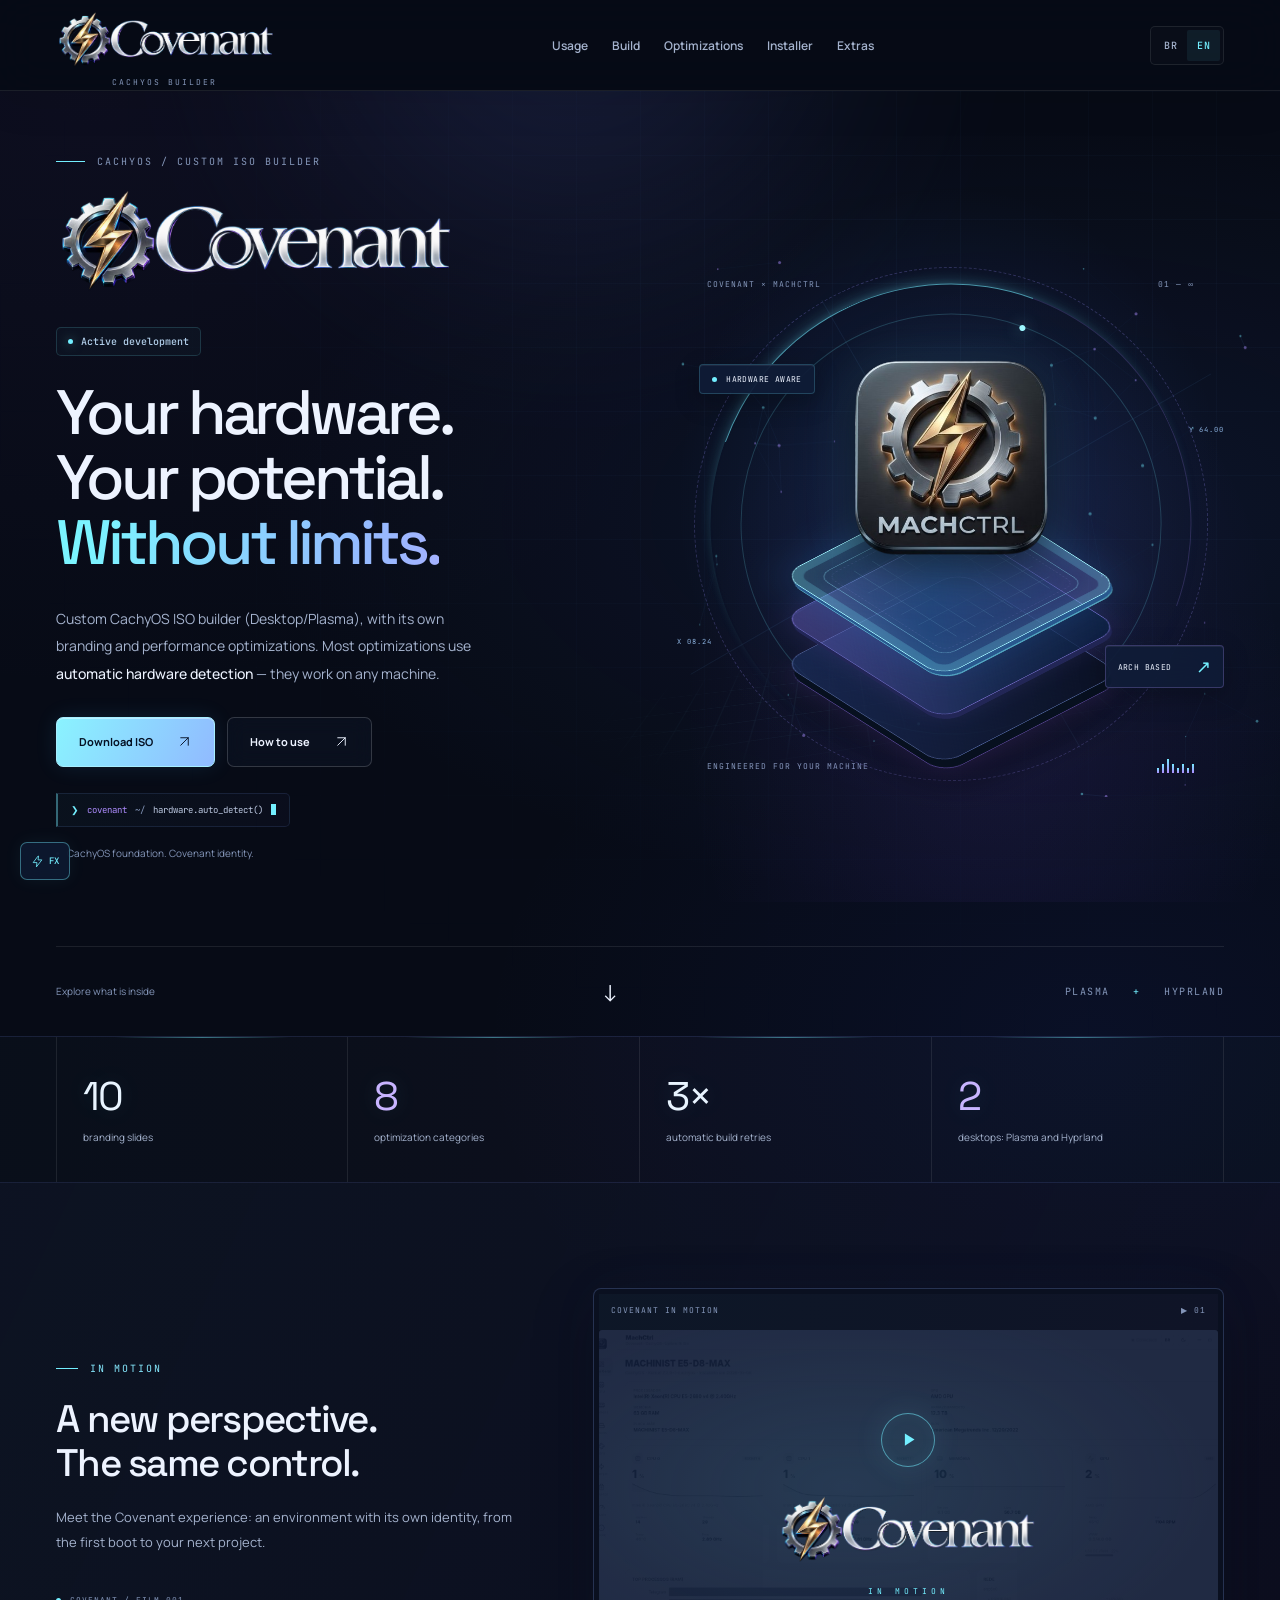
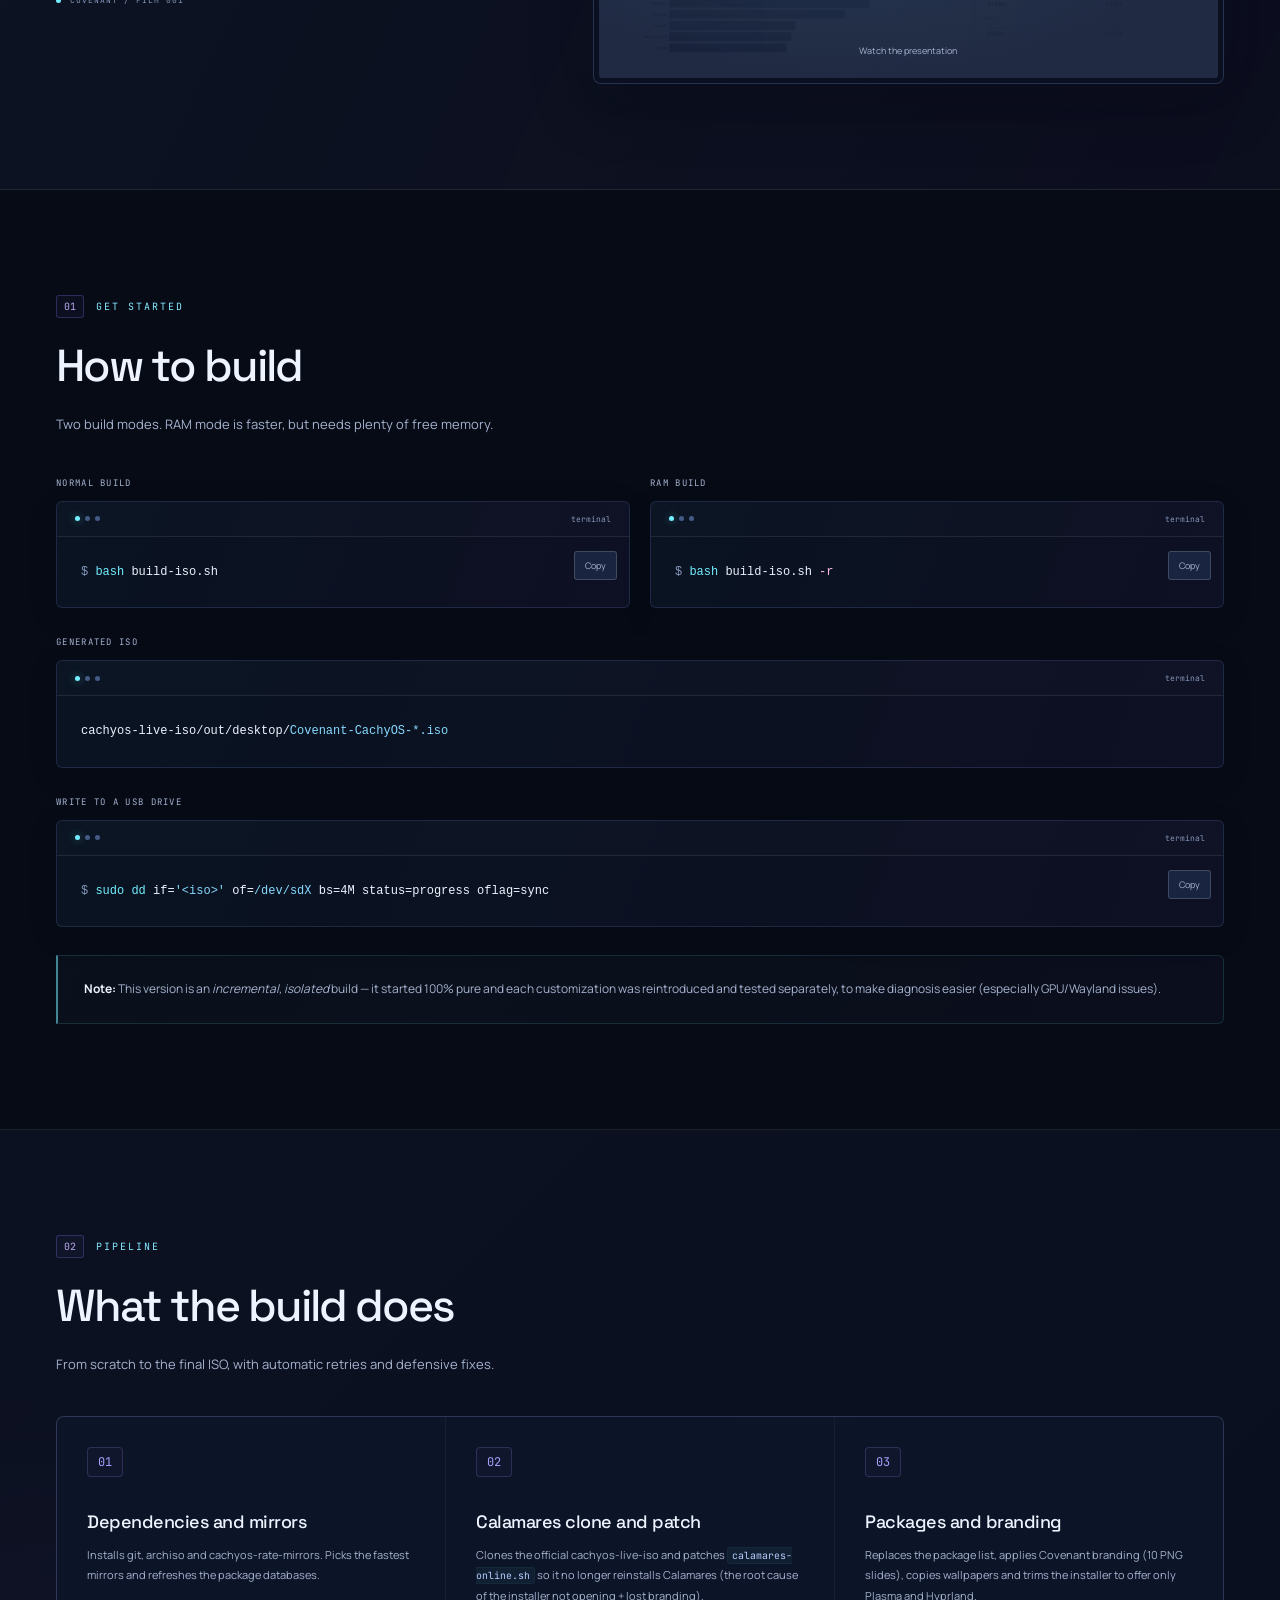
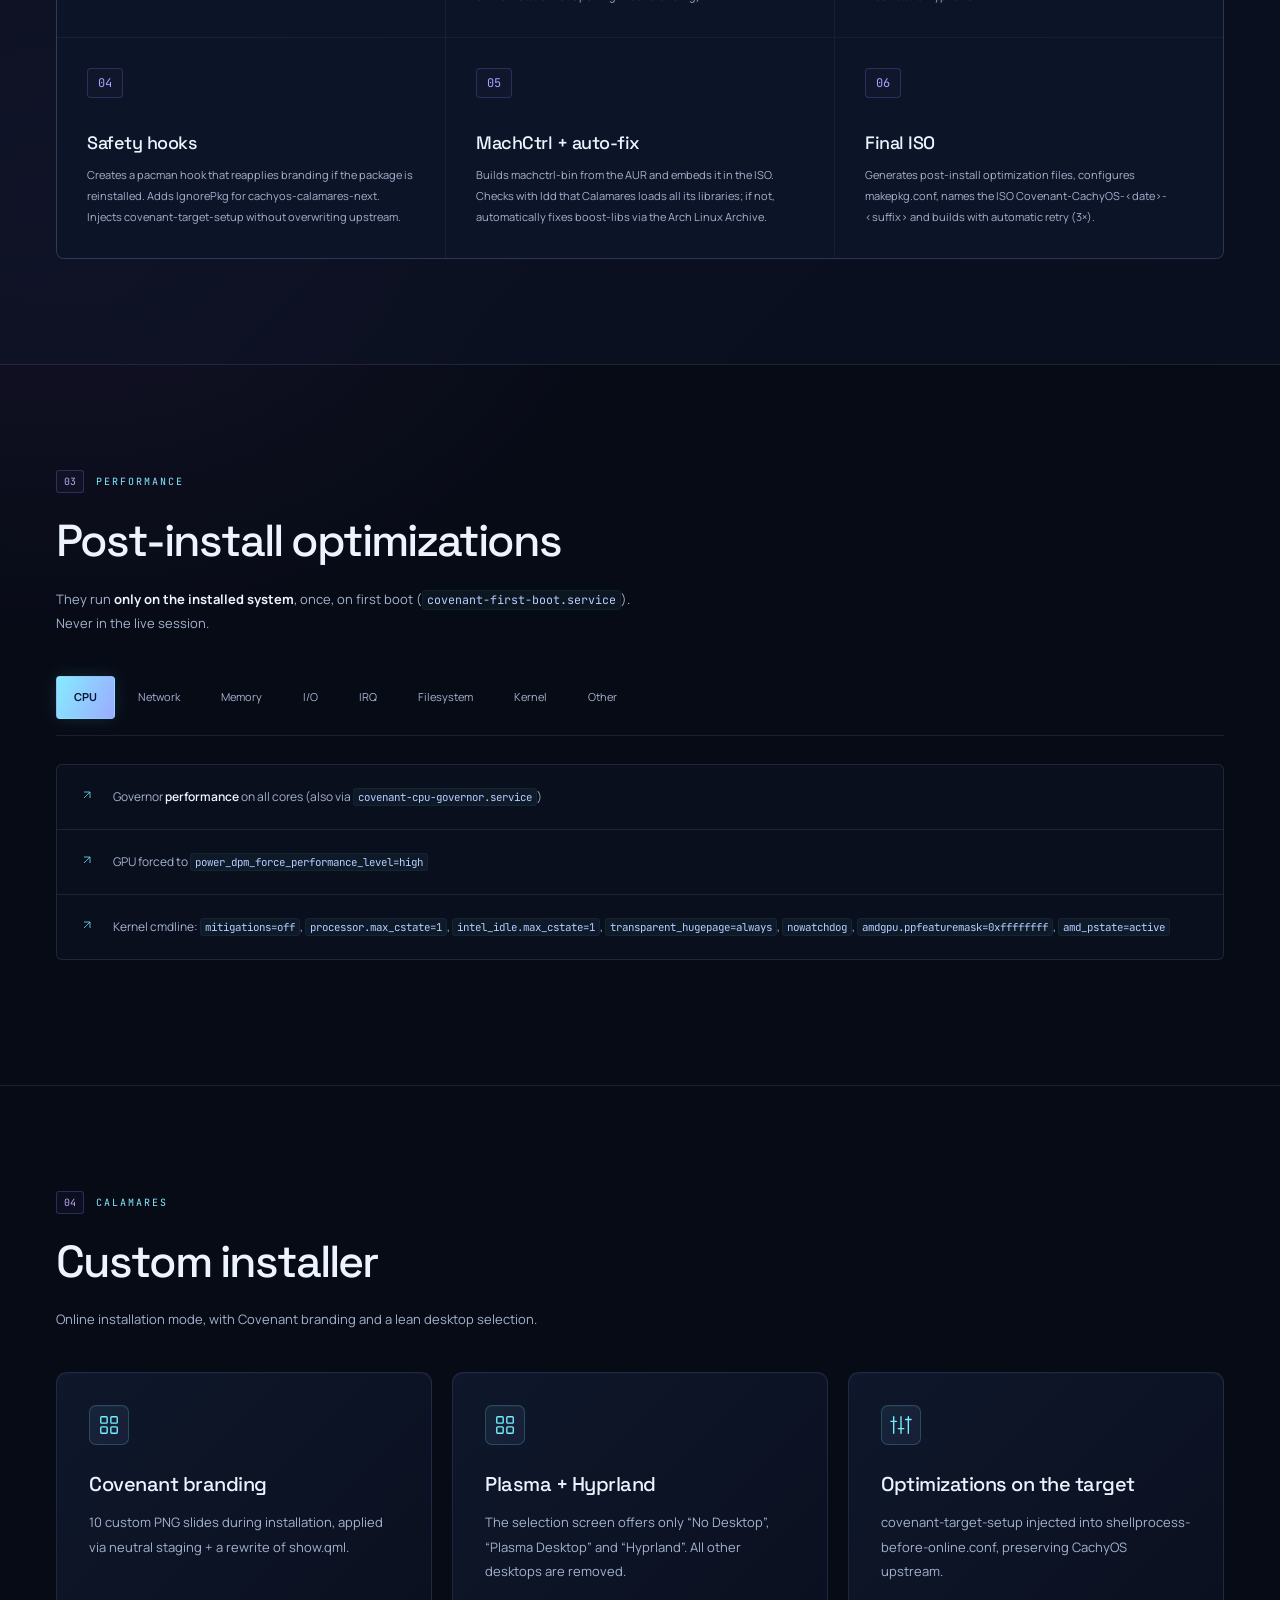
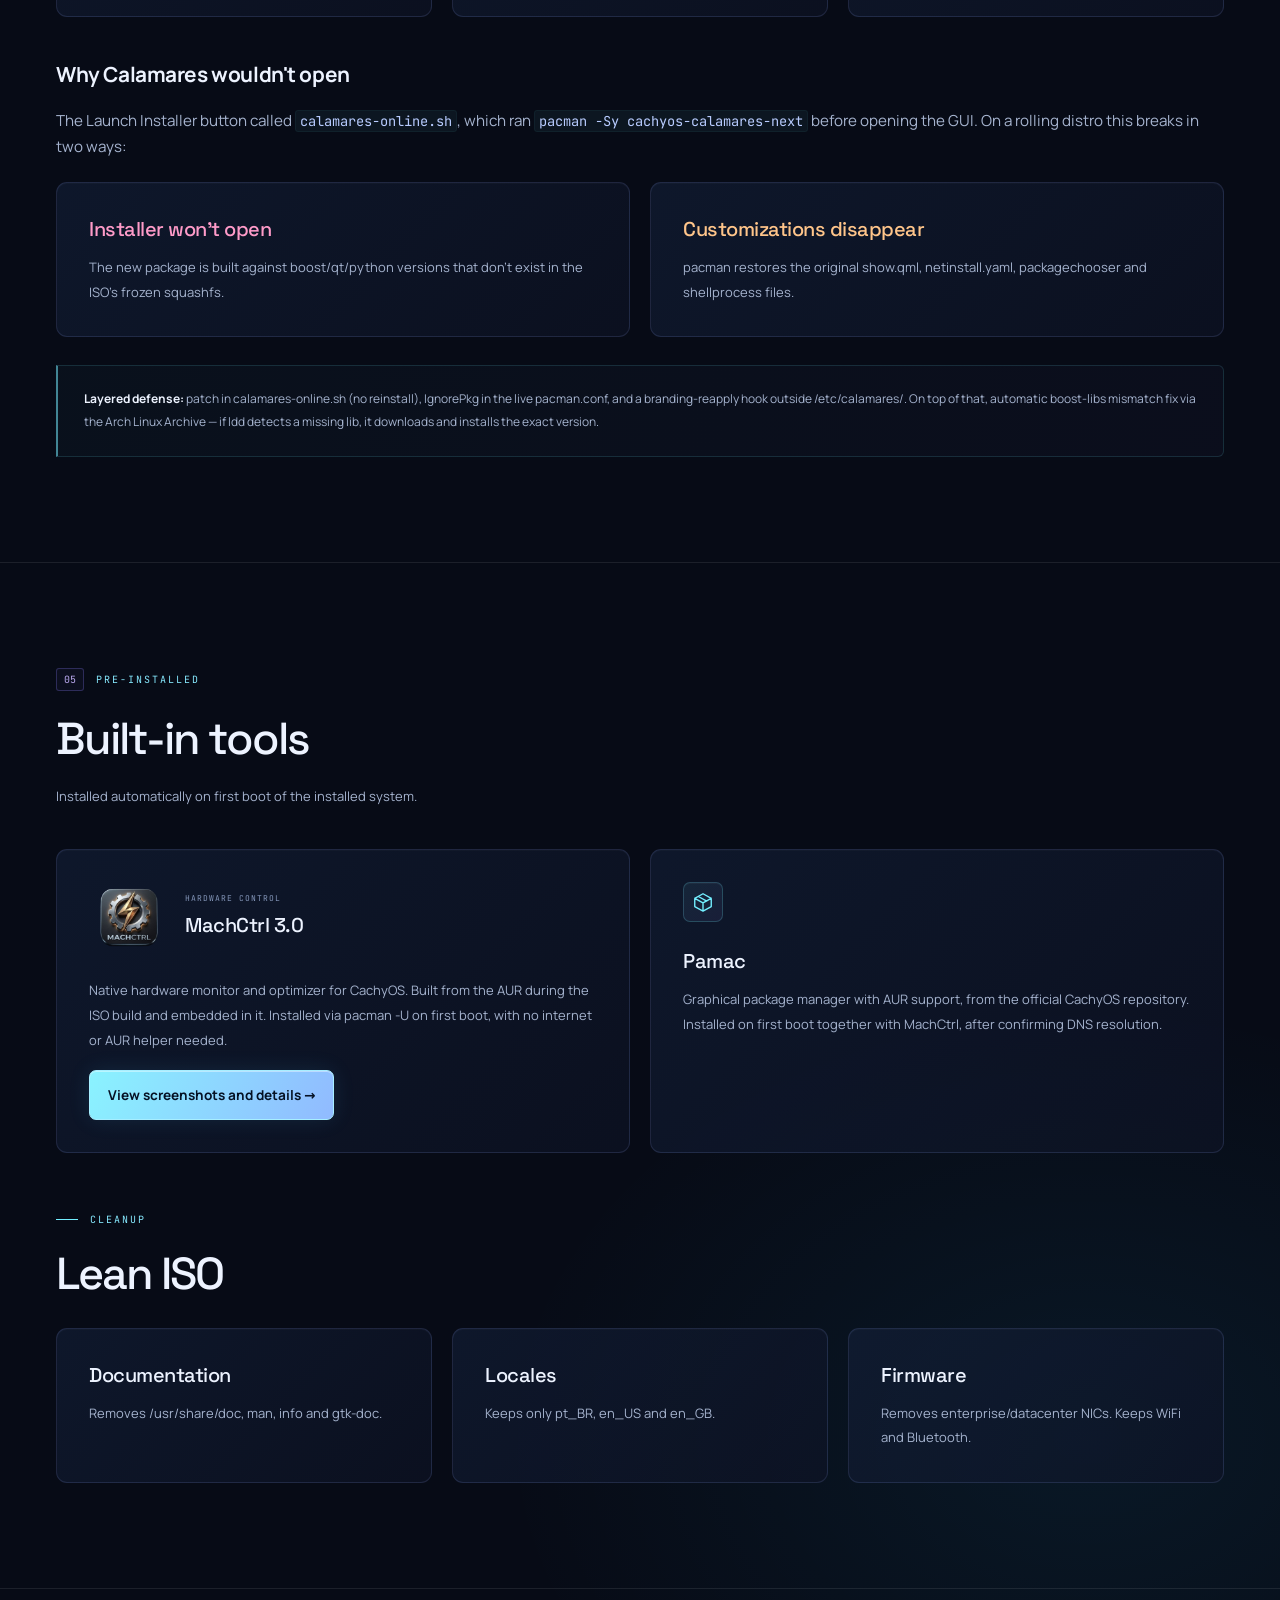
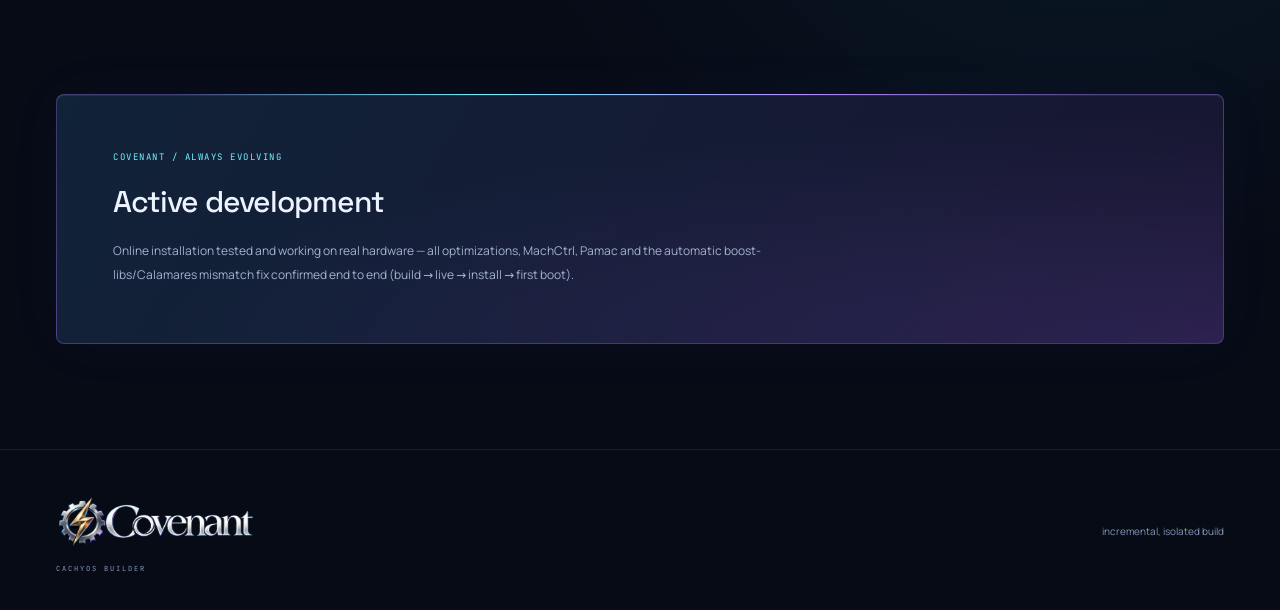
==== index.html @ bbfdb131 "Unify Covenant and MachCtrl branding and remove card screenshot" ====
<!DOCTYPE html>
<html lang="pt-BR" data-fx="off">
<head>
  <meta charset="UTF-8" />
  <meta name="viewport" content="width=device-width, initial-scale=1.0" />
  <title>Covenant CachyOS Builder</title>
  <link rel="icon" type="image/png" href="images/favicon.png" />
  <meta name="description" content="Builder de ISO customizada do CachyOS com branding próprio e otimizações de performance com detecção automática de hardware." />
  <meta name="theme-color" content="#070b16" />
  <link rel="preload" href="fonts/space-grotesk-latin.woff2" as="font" type="font/woff2" crossorigin />
  <link rel="stylesheet" href="design.css" />
</head>
<body>
  <div id="scrollBar"></div>

  <a class="skip-link" href="#main-content" data-i18n="d_skip">Pular para o conteúdo</a>
  <nav id="nav">
    <div class="container nav-inner">
      <a href="#" class="logo" aria-label="Covenant CachyOS">
        <span class="brand-name"><img src="images/covenant-machctrl-logo.png" alt="Covenant — MachCtrl" class="brand-wordmark" width="2172" height="724" /><span class="brand-sub">CACHYOS BUILDER</span></span>
      </a>
      <ul class="nav-links" id="navLinks">
        <li><a data-i18n="i001" href="#uso">Uso</a></li>
        <li><a data-i18n="i002" href="#build">Build</a></li>
        <li><a data-i18n="i003" href="#otimizacoes">Otimizações</a></li>
        <li><a data-i18n="i004" href="#instalador">Instalador</a></li>
        <li><a data-i18n="i005" href="#extras">Extras</a></li>
      </ul>
      <div class="nav-right">
        <div id="langSwitch"></div>
        <button class="nav-toggle" id="navToggle" aria-label="Menu" aria-expanded="false" aria-controls="navLinks">☰</button>
      </div>
    </div>
  </nav>

  <main id="main-content">
  <div class="ambient-mesh" aria-hidden="true"><span></span><span></span><span></span></div>
  <header class="hero">
    <div class="container hero-layout">
      <div class="hero-copy">
      <div class="hero-kicker"><span class="kicker-line"></span> CACHYOS / CUSTOM ISO BUILDER</div>
      <img class="hero-wordmark" src="images/covenant-machctrl-logo.png" alt="Covenant — MachCtrl" width="2172" height="724" fetchpriority="high" />
      <div class="badge">
        <span class="badge-dot"></span>
        <span data-i18n="i006">Em desenvolvimento ativo</span>
      </div>
      <h1 data-i18n="d_hero">Seu hardware.<br>Seu potencial.<br><span>Sem limites.</span></h1>


      <p data-i18n="i008" class="lead">
        Builder de ISO customizada do CachyOS (Desktop/Plasma), com branding próprio
        e otimizações de performance. A maior parte das otimizações usa
        <strong style="color: var(--text)">detecção automática de hardware</strong>
        — funcionam em qualquer máquina.
      </p>

      <div class="hero-actions">
        <a data-i18n="d_download" href="https://drive.google.com/file/d/1dfTVyEJx5HihAvUDdVc-VOMYW7gZpWbA/view?usp=sharing" id="btn-download" class="btn btn-primary" target="_blank" rel="noopener noreferrer">Download da ISO <svg class="line-icon" viewBox="0 0 24 24" aria-hidden="true"><path d="M6 18 18 6M6 6h12v12"/></svg></a>
        <a data-i18n="i010" href="#uso" class="btn btn-ghost">Como usar <svg class="line-icon" viewBox="0 0 24 24" aria-hidden="true"><path d="M6 18 18 6M6 6h12v12"/></svg></a>

      </div>

      <div class="system-readout" aria-hidden="true"><span class="readout-prompt">❯</span><span class="readout-path">covenant</span><span class="readout-separator">~/</span><span class="readout-command">hardware.auto_detect()</span><span class="readout-caret"></span></div>
      <div class="hero-footnote"><span class="micro-dot"></span><span data-i18n="d_based">Base CachyOS. Identidade Covenant.</span></div>
      </div>
      <div class="hero-art" aria-hidden="true">
        <div class="art-meta"><span>COVENANT × MACHCTRL</span><span>01 — ∞</span></div>
        <div class="core-scene">
          <canvas class="neural-field"></canvas>
          <div class="holo-floor"></div><div class="orbit orbit-scanner"></div>
          <div class="orbit orbit-outer"></div><div class="orbit orbit-inner"></div>
          <div class="orbit-cross cross-one"></div><div class="orbit-cross cross-two"></div>
          <div class="core-stack">
            <div class="core-layer layer-bottom"></div><div class="core-layer layer-middle"></div>
            <div class="core-layer layer-top"><span class="chip-circuit"></span></div>
          </div>
          <img class="core-brand-emblem" src="images/favicon.png" alt="" width="500" height="500" />
          <div class="art-tag tag-top"><span class="micro-dot"></span>HARDWARE AWARE</div>
          <div class="art-tag tag-bottom">ARCH BASED <span>↗</span></div>
          <span class="coordinate coord-left">X 08.24</span><span class="coordinate coord-right">Y 64.00</span>
        </div>
        <div class="art-bottom"><span>ENGINEERED FOR YOUR MACHINE</span><div class="signal"><i></i><i></i><i></i><i></i><i></i><i></i><i></i><i></i></div></div>
      </div>
    </div>
    <div class="container hero-bottom"><span data-i18n="d_scroll">Explore o que está por dentro</span><a href="#uso" aria-label="Explorar / Explore">↓</a><span class="hero-platforms">PLASMA <span>+</span> HYPRLAND</span></div>
  </header>

  <!-- Estatísticas -->
  <div class="stats">
    <div class="container">
      <div class="stats-grid">
        <div class="stat reveal-up">
          <div class="stat-num"><span data-count="10">10</span></div>
          <div data-i18n="i012" class="stat-label">slides de branding</div>
        </div>
        <div class="stat reveal-up delay-1">
          <div class="stat-num"><span data-count="8">8</span></div>
          <div data-i18n="i013" class="stat-label">categorias de otimização</div>
        </div>
        <div class="stat reveal-up delay-2">
          <div class="stat-num"><span data-count="3">3</span><span>×</span></div>
          <div data-i18n="i014" class="stat-label">retry automático no build</div>
        </div>
        <div class="stat reveal-up delay-3">
          <div class="stat-num"><span data-count="2">2</span></div>
          <div data-i18n="i015" class="stat-label">desktops: Plasma e Hyprland</div>
        </div>
      </div>
    </div>
  </div>

  <section class="showcase" id="filme">
    <div class="container showcase-layout">
      <div class="showcase-copy">
        <div class="section-label" data-i18n="d_action_label">Em ação</div>
        <h2 class="section-title" data-i18n="d_action_title">Uma nova perspectiva.<br>O mesmo controle.</h2>
        <p class="section-desc" data-i18n="d_action_desc">Conheça a experiência Covenant: um ambiente com identidade própria, do primeiro boot ao seu próximo projeto.</p>
        <span class="film-caption"><span class="micro-dot"></span> COVENANT / FILM 001</span>
      </div>
      <div class="hero-video-wrap">
        <div class="video-toolbar"><span>COVENANT IN MOTION</span><span>▶ 01</span></div>
        <div class="hero-video">
          <a class="video-poster" href="https://www.youtube.com/watch?v=Dfk93Atdj3I" data-video="https://www.youtube.com/embed/Dfk93Atdj3I?si=CDuF2HIxKee4FfHu" target="_blank" rel="noopener noreferrer">
            <img class="poster-backdrop" src="images/Captura_de_tela_20261010_111819.png" alt="" width="1920" height="1038" loading="lazy" />
            <span class="play-ring"><svg viewBox="0 0 24 24" aria-hidden="true"><path d="m9 5 11 7-11 7V5Z"/></svg></span>
            <span class="poster-title"><img src="images/covenant-machctrl-logo.png" alt="Covenant — MachCtrl" width="2172" height="724" /><span>IN MOTION</span></span>
            <span class="poster-caption" data-i18n="d_watch">Assistir à apresentação</span>
          </a>
        </div>
      </div>
    </div>
  </section>

  <!-- Uso -->
  <section id="uso">
    <div class="container">
      <div data-section="01" data-i18n="i016" class="section-label reveal-up">Começar</div>
      <h2 data-i18n="i017" class="section-title reveal-up delay-1">Como fazer o build</h2>
      <p data-i18n="i018" class="section-desc reveal-up delay-2">Dois modos de build. O modo RAM é mais rápido, mas exige bastante memória livre.</p>

      <div class="grid grid-2 reveal-up delay-3" style="margin-bottom: 28px;">
        <div>
          <div data-i18n="i019" class="code-label">Build normal</div>
          <div class="code-block">
            <div class="code-head"><i></i><i></i><i></i></div>
            <button data-i18n="i020" class="copy-btn" data-copy="bash build-iso.sh">Copiar</button>
            <div class="code-body"><code><span class="code-cmd">bash</span> build-iso.sh</code></div>
          </div>
        </div>
        <div>
          <div data-i18n="i021" class="code-label">Build em RAM</div>
          <div class="code-block">
            <div class="code-head"><i></i><i></i><i></i></div>
            <button data-i18n="i022" class="copy-btn" data-copy="bash build-iso.sh -r">Copiar</button>
            <div class="code-body"><code><span class="code-cmd">bash</span> build-iso.sh <span class="code-flag">-r</span></code></div>
          </div>
        </div>
      </div>

      <div data-i18n="i023" class="code-label reveal-up delay-1">ISO gerada</div>
      <div class="code-block reveal-up delay-1" style="margin-bottom: 28px;">
        <div class="code-head"><i></i><i></i><i></i></div>
        <div class="code-body"><code>cachyos-live-iso/out/desktop/<span class="code-path">Covenant-CachyOS-*.iso</span></code></div>
      </div>

      <div data-i18n="i024" class="code-label reveal-up delay-2">Gravar no pendrive</div>
      <div class="code-block reveal-up delay-2">
        <div class="code-head"><i></i><i></i><i></i></div>
        <button data-i18n="i025" class="copy-btn" data-copy="sudo dd if='<iso>' of=/dev/sdX bs=4M status=progress oflag=sync">Copiar</button>
        <div class="code-body"><code><span class="code-cmd">sudo dd</span> if=<span class="code-path">'&lt;iso&gt;'</span> of=<span class="code-path">/dev/sdX</span> bs=4M status=progress oflag=sync</code></div>
      </div>

      <div data-i18n="i026" class="note reveal-up delay-3">
        <strong>Nota:</strong> Esta versão é uma build <em>incremental e isolada</em> — começou 100% pura e cada customização foi reintroduzida e testada separadamente, para facilitar o diagnóstico (especialmente problemas de GPU/Wayland).
      </div>
    </div>
  </section>

  <!-- O que o build faz -->
  <section id="build">
    <div class="container">
      <div data-section="02" data-i18n="i027" class="section-label reveal-up">Pipeline</div>
      <h2 data-i18n="i028" class="section-title reveal-up delay-1">O que o build faz</h2>
      <p data-i18n="i029" class="section-desc reveal-up delay-2">Do zero até a ISO final, com retry automático e correções defensivas.</p>

      <div class="steps" id="steps">
        <div class="steps-fill" id="stepsFill"></div>
        <div class="step reveal-up">
          <div class="step-num">1</div>
          <div>
            <h4 data-i18n="i030">Dependências e mirrors</h4>
            <p data-i18n="i031">Instala git, archiso e cachyos-rate-mirrors. Seleciona os mirrors mais rápidos e atualiza os bancos de pacotes.</p>
          </div>
        </div>
        <div class="step reveal-up">
          <div class="step-num">2</div>
          <div>
            <h4 data-i18n="i032">Clone e patch do Calamares</h4>
            <p data-i18n="i033">Clona o cachyos-live-iso oficial e patcha o <code>calamares-online.sh</code> para não reinstalar o Calamares (causa raiz do instalador não abrir + perda de branding).</p>
          </div>
        </div>
        <div class="step reveal-up">
          <div class="step-num">3</div>
          <div>
            <h4 data-i18n="i034">Pacotes e branding</h4>
            <p data-i18n="i035">Substitui a lista de pacotes, aplica branding Covenant (10 slides PNG), copia wallpapers e limpa o instalador para oferecer só Plasma e Hyprland.</p>
          </div>
        </div>
        <div class="step reveal-up">
          <div class="step-num">4</div>
          <div>
            <h4 data-i18n="i036">Hooks de segurança</h4>
            <p data-i18n="i037">Cria hook do pacman que reaplica branding se o pacote for reinstalado. Adiciona IgnorePkg para cachyos-calamares-next. Injeta covenant-target-setup sem sobrescrever o upstream.</p>
          </div>
        </div>
        <div class="step reveal-up">
          <div class="step-num">5</div>
          <div>
            <h4 data-i18n="i038">MachCtrl + auto-correção</h4>
            <p data-i18n="i039">Builda machctrl-bin a partir do AUR e embute na ISO. Verifica com ldd se o Calamares carrega todas as libs; se não, corrige boost-libs automaticamente via Arch Linux Archive.</p>
          </div>
        </div>
        <div class="step reveal-up">
          <div class="step-num">6</div>
          <div>
            <h4 data-i18n="i040">ISO final</h4>
            <p data-i18n="i041">Gera arquivos de otimização pós-instalação, configura makepkg.conf, nomeia a ISO como Covenant-CachyOS-&lt;data&gt;-&lt;sufixo&gt; e builda com retry automático (3×).</p>
          </div>
        </div>
      </div>
    </div>
  </section>

  <!-- Otimizações -->
  <section id="otimizacoes">
    <div class="container">
      <div data-section="03" data-i18n="i042" class="section-label reveal-up">Performance</div>
      <h2 data-i18n="i043" class="section-title reveal-up delay-1">Otimizações pós-instalação</h2>
      <p data-i18n="i044" class="section-desc reveal-up delay-2">
        Rodam <strong style="color: var(--text)">apenas no sistema instalado</strong>, uma única vez no primeiro boot
        (<code>covenant-first-boot.service</code>).
        Nunca na sessão live.
      </p>

      <div class="opt-tabs reveal-up delay-3" id="optTabs">
        <button data-i18n="i045" class="opt-tab active" data-tab="cpu">CPU</button>
        <button data-i18n="i046" class="opt-tab" data-tab="rede">Rede</button>
        <button data-i18n="i047" class="opt-tab" data-tab="memoria">Memória</button>
        <button data-i18n="i048" class="opt-tab" data-tab="io">I/O</button>
        <button data-i18n="i049" class="opt-tab" data-tab="irq">IRQ</button>
        <button data-i18n="i050" class="opt-tab" data-tab="fs">Filesystem</button>
        <button data-i18n="i051" class="opt-tab" data-tab="kernel">Kernel</button>
        <button data-i18n="i052" class="opt-tab" data-tab="outros">Outros</button>
      </div>

      <div class="opt-panel active reveal-up delay-3" id="panel-cpu">
        <ul class="opt-list">
          <li><span data-i18n="i053">Governor <strong>performance</strong> em todos os núcleos (também via <code>covenant-cpu-governor.service</code>)</span></li>
          <li><span data-i18n="i054">GPU forçada para <code>power_dpm_force_performance_level=high</code></span></li>
          <li><span data-i18n="i055">Kernel cmdline: <code>mitigations=off</code>, <code>processor.max_cstate=1</code>, <code>intel_idle.max_cstate=1</code>, <code>transparent_hugepage=always</code>, <code>nowatchdog</code>, <code>amdgpu.ppfeaturemask=0xffffffff</code>, <code>amd_pstate=active</code></span></li>
        </ul>
      </div>

      <div class="opt-panel" id="panel-rede">
        <ul class="opt-list">
          <li><span data-i18n="i056">TCP <strong>BBR</strong> + <code>fq_pie</code> como qdisc padrão</span></li>
          <li><span data-i18n="i057">Buffers aumentados: <code>rmem_max</code>/<code>wmem_max</code> em 128 MB, <code>optmem_max=65536</code>, <code>somaxconn=8192</code>, <code>netdev_max_backlog=16384</code></span></li>
          <li><span data-i18n="i058"><code>tcp_timestamps=0</code>, <code>tcp_slow_start_after_idle=0</code>, <code>tcp_fin_timeout=15</code></span></li>
          <li><span data-i18n="i059"><code>tcp_fastopen=3</code> — Fast Open em cliente e servidor</span></li>
          <li><span data-i18n="i060"><code>tcp_mtu_probing=1</code> — MTU Path Discovery automático</span></li>
          <li><span data-i18n="i061">Módulo <code>tcp_bbr</code> carregado no boot</span></li>
        </ul>
      </div>

      <div class="opt-panel" id="panel-memoria">
        <ul class="opt-list">
          <li><span data-i18n="i062"><code>swappiness=10</code>, <code>vfs_cache_pressure=50</code></span></li>
          <li><span data-i18n="i063"><code>page-cluster=0</code> — sem readahead de swap</span></li>
          <li><span data-i18n="i064"><code>compaction_proactiveness=0</code> — sem compactação proativa</span></li>
          <li><span data-i18n="i065">Huge Pages: 512 páginas de 2 MB</span></li>
          <li><span data-i18n="i066">ZRAM desativado (mascarado via systemd)</span></li>
          <li><span data-i18n="i067">Dirty pages: <code>dirty_ratio=20</code>, <code>dirty_background_ratio=10</code></span></li>
        </ul>
      </div>

      <div class="opt-panel" id="panel-io">
        <ul class="opt-list">
          <li><span data-i18n="i068"><strong>NVMe:</strong> scheduler <code>none</code>, <code>nr_requests=1024</code>, <code>read_ahead_kb=256</code></span></li>
          <li><span data-i18n="i069"><strong>SSD SATA:</strong> <code>mq-deadline</code>, <code>rq_affinity=2</code>, <code>add_random=0</code></span></li>
          <li><span data-i18n="i070"><strong>HDD:</strong> <code>bfq</code>, <code>read_ahead_kb=2048</code> + hdparm <code>-B 255</code> / <code>-S 0</code></span></li>
          <li><span data-i18n="i071">Regras udev com prefixo <code>99-</code> (sobrescrevem defaults da CachyOS)</span></li>
          <li><span data-i18n="i072"><code>fstrim.timer</code> habilitado</span></li>
        </ul>
      </div>

      <div class="opt-panel" id="panel-irq">
        <ul class="opt-list">
          <li><span data-i18n="i073">IRQs de NVMe e AMD GPU direcionadas para a metade dos cores lógicos disponíveis</span></li>
          <li><span data-i18n="i074">Serviço <code>covenant-irq-affinity.service</code></span></li>
        </ul>
      </div>

      <div class="opt-panel" id="panel-fs">
        <ul class="opt-list">
          <li><span data-i18n="i075"><strong>F2FS:</strong> <code>noatime</code>, <code>nodiscard</code>, <code>compress_algorithm=lz4</code>, <code>lazytime</code></span></li>
          <li><span data-i18n="i076"><strong>XFS:</strong> <code>noatime</code>, <code>nodiscard</code>, <code>logbsize=256k</code>, <code>allocsize=64m</code></span></li>
          <li><span data-i18n="i077">Backup automático do <code>/etc/fstab</code> antes de qualquer alteração</span></li>
        </ul>
      </div>

      <div class="opt-panel" id="panel-kernel">
        <ul class="opt-list">
          <li><span data-i18n="i078"><code>sched_autogroup_enable=0</code> — melhor throughput em workloads pesados</span></li>
          <li><span data-i18n="i079"><code>nmi_watchdog=0</code> — dupla garantia com <code>nowatchdog</code> no GRUB</span></li>
          <li><span data-i18n="i080"><code>perf_event_paranoid=-1</code> + <code>kptr_restrict=0</code> — profiling sem root</span></li>
          <li><span data-i18n="i081"><code>unprivileged_userns_clone=1</code> — Flatpak, containers rootless e Chromium sandbox</span></li>
        </ul>
      </div>

      <div class="opt-panel" id="panel-outros">
        <ul class="opt-list">
          <li><span data-i18n="i082"><strong>Journald:</strong> persistente, comprimido, 256 MB / 1 semana. Coredumps desativados</span></li>
          <li><span data-i18n="i083"><strong>makepkg:</strong> <code>MAKEFLAGS="-j$(nproc)"</code>, <code>CFLAGS="-march=native"</code>, <code>RUSTFLAGS="-C target-cpu=native"</code></span></li>
          <li><span data-i18n="i084"><strong>Polkit:</strong> montagem/desmontagem sem senha para grupo wheel</span></li>
          <li><span data-i18n="i085"><strong>Limites:</strong> nofile e memlock elevados; inotify 524288 watches</span></li>
          <li><span data-i18n="i086"><strong>Verificação:</strong> <code>covenant-check.sh</code> mostra o status de todas as otimizações</span></li>
        </ul>
      </div>
    </div>
  </section>

  <!-- Instalador -->
  <section id="instalador">
    <div class="container">
      <div data-section="04" data-i18n="i087" class="section-label reveal-up">Calamares</div>
      <h2 data-i18n="i088" class="section-title reveal-up delay-1">Instalador customizado</h2>
      <p data-i18n="i089" class="section-desc reveal-up delay-2">Modo instalação online, com branding Covenant e seleção enxuta de desktops.</p>

      <div class="grid grid-3" style="margin-bottom: 40px;">
        <div class="card tilt reveal-up delay-1">
          <div class="card-icon purple" data-icon="grid">🎨</div>
          <h3 data-i18n="i090">Branding Covenant</h3>
          <p data-i18n="i091">10 slides PNG próprios durante a instalação, aplicados via staging neutro + reescrita do show.qml.</p>
        </div>
        <div class="card tilt reveal-up delay-2">
          <div class="card-icon cyan" data-icon="grid">🖥️</div>
          <h3 data-i18n="i092">Plasma + Hyprland</h3>
          <p data-i18n="i093">A tela de seleção oferece apenas “Sem Ambiente”, “Plasma Desktop” e “Hyprland”. Os demais desktops saem.</p>
        </div>
        <div class="card tilt reveal-up delay-3">
          <div class="card-icon green" data-icon="sliders">⚙️</div>
          <h3 data-i18n="i094">Otimizações no target</h3>
          <p data-i18n="i095">covenant-target-setup injetado no shellprocess-before-online.conf, preservando o upstream do CachyOS.</p>
        </div>
      </div>

      <h3 data-i18n="i096" class="reveal-up" style="font-size: 1.3rem; margin-bottom: 16px; letter-spacing: -0.02em;">Por que o Calamares não abria</h3>
      <p data-i18n="i097" class="reveal-up delay-1" style="color: var(--text-muted); margin-bottom: 22px; font-size: 0.95rem;">
        O botão Launch Installer chamava <code>calamares-online.sh</code>,
        que fazia <code>pacman -Sy cachyos-calamares-next</code>
        antes de abrir o GUI. Em distro rolling isso quebra de dois jeitos:
      </p>

      <div class="grid grid-2" style="margin-bottom: 24px;">
        <div class="card tilt reveal-up delay-2">
          <h3 data-i18n="i098" style="color: var(--red);">Instalador não abre</h3>
          <p data-i18n="i099">O pacote novo vem compilado contra boost/qt/python que não existem no squashfs congelado da ISO.</p>
        </div>
        <div class="card tilt reveal-up delay-3">
          <h3 data-i18n="i100" style="color: var(--orange);">Personalizações somem</h3>
          <p data-i18n="i101">O pacman restaura show.qml, netinstall.yaml, packagechooser e shellprocess originais.</p>
        </div>
      </div>

      <div data-i18n="i102" class="note reveal-up">
        <strong>Defesa em camadas:</strong> patch no calamares-online.sh (não reinstala), IgnorePkg no pacman.conf do live,
        e hook de reaplicação de branding fora de /etc/calamares/. Além disso, auto-correção de mismatch do boost-libs
        via Arch Linux Archive — se o ldd detectar lib faltando, baixa e instala a versão exata.
      </div>
    </div>
  </section>

  <!-- Extras -->
  <section id="extras">
    <div class="container">
      <div data-section="05" data-i18n="i103" class="section-label reveal-up">Pré-instalados</div>
      <h2 data-i18n="i104" class="section-title reveal-up delay-1">Ferramentas embutidas</h2>
      <p data-i18n="i105" class="section-desc reveal-up delay-2">Instaladas automaticamente no primeiro boot do sistema instalado.</p>

      <div class="grid grid-2" style="margin-bottom: 60px;">
        <div class="card product-card reveal-up delay-1">
          <div class="product-identity"><img src="images/favicon.png" alt="Logo MachCtrl" class="product-logo" width="500" height="500" loading="lazy" /><div><span class="product-eyebrow" data-i18n="d_native_tool">Controle de hardware</span><h3 data-i18n="i106">MachCtrl 3.0</h3></div></div>
          <p data-i18n="i107">
            Monitor e otimizador de hardware nativo para CachyOS. Buildado a partir do AUR durante o build da ISO
            e embutido nela. Instalado via pacman -U no primeiro boot, sem internet ou AUR helper.
          </p>
          <a data-i18n="i108" href="machctrl.html" class="btn btn-primary" style="margin-top: 18px; padding: 9px 18px; font-size: 0.85rem;">Ver prints e detalhes →</a>
        </div>
        <div class="card tilt reveal-up delay-2">
          <div class="card-icon cyan" data-icon="box">📦</div>
          <h3 data-i18n="i109">Pamac</h3>
          <p data-i18n="i110">
            Gerenciador gráfico de pacotes com suporte a AUR, do repositório oficial do CachyOS.
            Instalado no primeiro boot junto com o MachCtrl, após confirmar resolução DNS.
          </p>
        </div>
      </div>

      <div data-i18n="i111" class="section-label reveal-up">Limpeza</div>
      <h2 data-i18n="i112" class="section-title reveal-up delay-1" style="margin-bottom: 28px;">ISO enxuta</h2>
      <div class="grid grid-3">
        <div class="card tilt reveal-up delay-1">
          <h3 data-i18n="i113">Documentação</h3>
          <p data-i18n="i114">Remove /usr/share/doc, man, info e gtk-doc.</p>
        </div>
        <div class="card tilt reveal-up delay-2">
          <h3 data-i18n="i115">Locales</h3>
          <p data-i18n="i116">Mantém apenas pt_BR, en_US e en_GB.</p>
        </div>
        <div class="card tilt reveal-up delay-3">
          <h3 data-i18n="i117">Firmware</h3>
          <p data-i18n="i118">Remove NICs enterprise/datacenter. Preserva WiFi e Bluetooth.</p>
        </div>
      </div>
    </div>
  </section>

  <!-- Status -->
  <section>
    <div class="container">
      <div class="status-box reveal-up">
        <h3 data-i18n="i119">Em desenvolvimento ativo</h3>
        <p data-i18n="i120">
          Instalação online testada e funcional em hardware real — todas as otimizações,
          MachCtrl, Pamac e a correção automática do mismatch boost-libs/Calamares
          confirmados de ponta a ponta (build → live → instalação → primeiro boot).
        </p>
      </div>
    </div>
  </section>

  </main>
  <footer>
    <div class="container">
      <a class="footer-brand" href="index.html"><img src="images/covenant-machctrl-logo.png" alt="Covenant — MachCtrl" width="2172" height="724" loading="lazy" /><span>CACHYOS BUILDER</span></a>
      <span data-i18n="i122">build incremental e isolada</span>
    </div>
  </footer>

  <button id="toTop" aria-label="Voltar ao topo">↑</button>

  <script src="i18n.js"></script>
  <button class="fx-toggle" id="fxToggle" type="button" aria-pressed="false" aria-label="Efeitos visuais" title="Efeitos visuais"><svg viewBox="0 0 24 24" aria-hidden="true"><path d="m13 2-9 12h7l-1 8L20 9h-7l1-7Z"/></svg><span>FX</span></button>
  <script src="site.js"></script>
  <script src="effects.js"></script>
</body>
</html>
---- design.css ----
/* Covenant — a shared visual system for the builder and MachCtrl.
   Fonts are served locally under the SIL Open Font License (see fonts/). */
@font-face { font-family: 'Manrope'; font-style: normal; font-weight: 200 800; font-display: swap; src: url('fonts/manrope-latin.woff2') format('woff2'); }
@font-face { font-family: 'Space Grotesk'; font-style: normal; font-weight: 300 700; font-display: swap; src: url('fonts/space-grotesk-latin.woff2') format('woff2'); }
@font-face { font-family: 'JetBrains Mono'; font-style: normal; font-weight: 100 800; font-display: swap; src: url('fonts/jetbrains-mono-latin.woff2') format('woff2'); }
:root {
  color-scheme: dark;
  --bg: #070b16;
  --bg-elevated: #10182c;
  --bg-card: #10182b;
  --bg-card-hover: #17223b;
  --text: #edf3ff;
  --text-muted: #a5b3ce;
  --text-dim: #8496b9;
  --border: #ffffff16;
  --border-strong: #ffffff2b;
  --accent: #73efff;
  --accent-2: #73efff;
  --accent-soft: #73efff10;
  --cyan: #b49aff;
  --green: #73efff;
  --red: #ff9bc9;
  --orange: #ffc58a;
  --font: 'Manrope', system-ui, -apple-system, sans-serif;
  --display: 'Space Grotesk', var(--font);
  --mono: 'JetBrains Mono', ui-monospace, monospace;
  --ease: cubic-bezier(.2,.7,.2,1);
}
*, *::before, *::after { box-sizing: border-box; }
* { margin: 0; padding: 0; }
[hidden] { display: none !important; }
html { scroll-behavior: smooth; scroll-padding-top: 110px; scrollbar-color: #3a5a88 var(--bg); }
body { background: var(--bg); color: var(--text); font: 400 15px/1.7 var(--font); -webkit-font-smoothing: antialiased; }
::selection { background: var(--accent); color: var(--bg); }
a { color: inherit; }
button { font: inherit; cursor: pointer; }
button, a { -webkit-tap-highlight-color: transparent; }
button:focus-visible, a:focus-visible, [tabindex]:focus-visible { outline: 2px solid var(--accent); outline-offset: 6px; }
img { max-width: 100%; height: auto; }
.container { width: min(1280px, calc(100% - 112px)); margin-inline: auto; }
.skip-link { position: fixed; top: -100px; left: 20px; z-index: 500; padding: 12px 22px; background: var(--accent); color: var(--bg); border-radius: 6px; }
.skip-link:focus { top: 14px; }
#scrollBar { position: fixed; inset: 0 0 auto; height: 2px; background: var(--accent); z-index: 400; transform: scaleX(0); transform-origin: left; }
nav { position: sticky; top: 0; z-index: 200; background: #070b16ed; backdrop-filter: blur(20px); border-bottom: 1px solid var(--border); }
.nav-inner { height: 90px; display: flex; align-items: center; justify-content: space-between; gap: 25px; }
.logo { display: inline-flex; align-items: center; gap: 12px; text-decoration: none; flex-shrink: 0; }
.brand-name { display: block; width: 220px; line-height: 1; }
.brand-wordmark { display: block; width: 100%; height: auto; }
.brand-sub { display: block; font-family: var(--mono); font-size: 8px; color: var(--text-dim); letter-spacing: 2px; margin-top: 1px; padding-left: 56px; }
.nav-links { display: flex; list-style: none; align-items: center; gap: 24px; }
.nav-links a { color: var(--text-muted); font-size: 12px; font-weight: 600; text-decoration: none; transition: color .2s; }
.nav-links a:hover, .nav-links a.active { color: var(--accent); }
.nav-right { display: flex; gap: 18px; align-items: center; }
.nav-toggle { display: none; width: 42px; height: 42px; background: none; color: var(--text); border: 1px solid var(--border-strong); border-radius: 5px; }
/* Higher specificity keeps the language switch consistent with the shared theme. */
#langSwitch .lang { background: #ffffff04; border: 1px solid var(--border); border-radius: 5px; padding: 3px; backdrop-filter: none; }
#langSwitch .lang button { padding: 9px 10px; font: 500 10px var(--mono); border-radius: 3px; letter-spacing: .05em; color: var(--text-muted); }
#langSwitch .lang button[aria-pressed=true] { color: var(--accent); }
#langSwitch .lang-glider { border-radius: 2px; background: #73efff12; box-shadow: none; }
.hero { position: relative; overflow: hidden; padding: 64px 0 0; }
.hero-layout { display: grid; grid-template-columns: 1.1fr 1fr; gap: 20px; align-items: center; }
.hero-copy { position: relative; z-index: 2; padding-bottom: 40px; }
.hero-kicker { display: flex; align-items: center; gap: 12px; color: var(--text-dim); font: 400 10px var(--mono); letter-spacing: 2px; margin-bottom: 26px; }
.kicker-line { height: 1px; width: 29px; background: var(--accent); }
.badge { display: inline-flex; align-items: center; gap: 8px; color: var(--text-muted); font: 500 10px var(--mono); margin-bottom: 24px; }
.badge-dot, .micro-dot { display: inline-block; width: 5px; height: 5px; background: var(--accent); border-radius: 50%; flex-shrink: 0; }
.hero h1 { font: 500 clamp(54px, 5.9vw, 86px)/1.035 var(--display); letter-spacing: -.065em; margin-bottom: 30px; }
.hero h1 span { color: var(--accent); }
.hero .lead { font-size: 13px; line-height: 1.95; color: var(--text-muted); max-width: 430px; margin-bottom: 30px; }
.hero .lead strong { font-weight: 500; }
.hero-actions { display: flex; gap: 12px; flex-wrap: wrap; }
.btn { display: inline-flex; align-items: center; justify-content: center; gap: 24px; min-height: 50px; padding: 13px 22px; border-radius: 5px; border: 1px solid transparent; font: 700 11px var(--font); text-decoration: none; transition: background .2s, border-color .2s, transform .2s; }
.btn:hover { transform: translateY(-2px); }
.btn-primary { color: #06182d; background: var(--accent); }
.btn-primary:hover { background: #b2f6ff; box-shadow: 0 6px 24px #73efff14; }
.btn-primary span, .btn-ghost span { font: 400 19px var(--font); }
.hero-actions .btn .line-icon { width: 15px; height: 15px; }
.btn-ghost { border-color: var(--border-strong); background: transparent; color: var(--text); }
.btn-ghost:hover { background: #ffffff08; border-color: var(--text-dim); }
.hero-footnote { margin-top: 25px; display: flex; align-items: center; gap: 8px; color: var(--text-dim); font-size: 10px; }
.hero-footnote .micro-dot { background: var(--text-dim); width: 3px; height: 3px; }
.hero-bottom { display: flex; align-items: center; justify-content: space-between; margin-top: 44px; padding-block: 25px; border-top: 1px solid var(--border); font-size: 10px; color: var(--text-dim); }
.hero-bottom > a { font-size: 23px; color: var(--text); text-decoration: none; transition: transform .2s; }
.hero-bottom > a:hover { transform: translateY(4px); }
.hero-platforms { font: 400 10px var(--mono); letter-spacing: 1.5px; }
.hero-platforms span { color: var(--accent); padding: 0 16px; }
/* A layered, isometric system core, drawn entirely with CSS. */
.hero-art { position: relative; min-width: 0; align-self: stretch; display: flex; flex-direction: column; justify-content: center; }
.hero-art::before { content: ''; position: absolute; inset: 0 -60px; background: radial-gradient(ellipse at 50% 48%, #73b6ff12, transparent 64%); pointer-events: none; }
.art-meta, .art-bottom { display: flex; justify-content: space-between; align-items: center; font: 400 8px var(--mono); color: var(--text-dim); letter-spacing: 1px; padding: 0 30px; }
.art-meta { margin-top: 30px; }
.core-scene { position: relative; width: 100%; aspect-ratio: 1.12; max-height: 470px; }
.orbit { position: absolute; border: 1px solid #73efff14; border-radius: 50%; top: 50%; left: 50%; transform: translate(-50%, -50%) rotate(-25deg); }
.orbit-outer { width: 94%; aspect-ratio: 1; border-style: dashed; }
.orbit-inner { width: 77%; aspect-ratio: 1; border-color: #73efff20; }
.orbit-inner::after { content: ''; position: absolute; width: 6px; height: 6px; background: var(--accent); border-radius: 50%; top: 14%; right: 14%; box-shadow: 0 0 18px #73efff77; }
.orbit-cross { position: absolute; top: 50%; left: 50%; background: #73efff0b; }
.cross-one { width: 110%; height: 1px; transform: translate(-50%, -50%) rotate(-30deg); }
.cross-two { width: 1px; height: 110%; transform: translate(-50%, -50%) rotate(-30deg); }
.core-stack { position: absolute; width: 240px; height: 240px; left: 50%; top: 47%; transform: translate(-50%, -50%); animation: core-float 8s ease-in-out infinite; }
.core-layer { position: absolute; inset: 0; transform: rotateX(55deg) rotateZ(-42deg); border-radius: 34px; border: 1px solid #73efff55; }
.layer-bottom { top: 88px; bottom: -88px; background: linear-gradient(135deg, #213f70, #0c1936); box-shadow: -10px 14px 0 #060b1c, -11px 15px 0 #5c6cf066, -24px 38px 60px #0009; }
.layer-middle { top: 43px; bottom: -43px; background: linear-gradient(130deg, #727de388, #102444cc); box-shadow: -5px 9px 0 #1a2358; }
.layer-top { display: grid; place-items: center; background: linear-gradient(130deg, #9befff, #577fe5 53%, #434080); border: 1px solid #cefbff; box-shadow: inset 0 0 0 10px #172d610d, inset 0 0 0 11px #e4c8ff33, -3px 6px 0 #4874bf, -5px 9px 0 #2b286d, 0 0 55px #6fd7ff22; }
.layer-top::before, .layer-top::after { content: ''; position: absolute; inset: 24px; border: 1px solid #285ac544; border-radius: 20px; }
.layer-top::after { inset: 31px; border-style: dashed; opacity: .45; }
.art-tag { position: absolute; display: flex; gap: 9px; align-items: center; padding: 9px 12px; border: 1px solid var(--border-strong); background: #10172eed; border-radius: 4px; font: 400 8px var(--mono); letter-spacing: .4px; box-shadow: 0 8px 20px #0003; }
.tag-top { top: 16%; left: 4%; }
.tag-bottom { right: 0; bottom: 15%; }
.tag-bottom span { color: var(--accent); font-size: 18px; margin-left: 15px; }
.coordinate { position: absolute; font: 400 7px var(--mono); color: #8b9dbf; letter-spacing: 1px; }
.coord-left { bottom: 24%; left: 0; }
.coord-right { top: 29%; right: 0; }
.art-bottom { margin-bottom: 35px; }
.signal { display: flex; align-items: end; gap: 3px; height: 14px; }
.signal i { width: 2px; background: #73efff77; height: 5px; }
.signal i:nth-child(3n) { height: 14px; }
.signal i:nth-child(2n) { height: 9px; }
@keyframes core-float { 0%,100% { transform: translate(-50%, -50%); } 50% { transform: translate(-50%, calc(-50% - 10px)); } }
/* Compact editorial statistics. */
.stats { background: #73efff04; border-block: 1px solid var(--border); }
.stats-grid { display: grid; grid-template-columns: repeat(4, minmax(0, 1fr)); }
.stat { padding: 36px 26px; border-right: 1px solid var(--border); }
.stat:first-child { border-left: 1px solid var(--border); }
.stat-num { font: 400 40px/1.2 var(--display); letter-spacing: -2px; margin-bottom: 8px; }
.stat-label { font-size: 10px; color: var(--text-muted); }
section { padding: 105px 0; border-bottom: 1px solid var(--border); }
.section-label { display: flex; align-items: center; gap: 12px; font: 400 10px var(--mono); text-transform: uppercase; letter-spacing: 2px; color: var(--accent); margin-bottom: 22px; }
.section-label::before { content: ''; width: 22px; height: 1px; background: var(--accent); }
.section-label[data-section]::before { content: attr(data-section); width: auto; height: auto; background: none; font-size: 10px; color: var(--text-dim); border: 1px solid var(--border-strong); padding: 4px 7px; letter-spacing: 0; }
.section-title { font: 500 clamp(30px, 3.5vw, 48px)/1.15 var(--display); letter-spacing: -.045em; margin-bottom: 20px; }
.section-desc { color: var(--text-muted); font-size: 13px; max-width: 580px; line-height: 1.9; margin-bottom: 40px; }
.showcase { background: #0c1325; }
.showcase-layout { display: grid; grid-template-columns: .85fr 1.15fr; gap: 70px; align-items: center; }
.showcase .section-title { font-size: clamp(30px, 3vw, 40px); }
.showcase .section-desc { margin-bottom: 30px; }
.film-caption { display: inline-flex; align-items: center; gap: 9px; color: var(--text-dim); font: 400 8px var(--mono); letter-spacing: 1px; }
.hero-video-wrap { border: 1px solid var(--border-strong); padding: 5px; background: #050919; border-radius: 8px; box-shadow: 0 20px 50px #0003; overflow: hidden; }
.video-toolbar { display: flex; justify-content: space-between; padding: 11px 12px 15px; font: 400 8px var(--mono); color: var(--text-dim); letter-spacing: 1px; }
.hero-video { aspect-ratio: 16/9; background: #0c1325; border-radius: 3px; overflow: hidden; }
.hero-video iframe { width: 100%; height: 100%; border: 0; }
.video-poster { height: 100%; position: relative; display: flex; align-items: center; justify-content: center; flex-direction: column; text-decoration: none; background: #0f1933; overflow: hidden; }
.poster-backdrop { position: absolute; inset: 0; width: 100%; height: 100%; object-fit: cover; filter: grayscale(1); opacity: .07; transition: opacity .4s, transform .6s var(--ease); }
.video-poster:hover .poster-backdrop { opacity: .12; transform: scale(1.03); }
.play-ring { display: grid; place-items: center; width: 54px; height: 54px; border: 1px solid #73efff88; border-radius: 50%; margin-bottom: 20px; background: #73efff0a; position: relative; transition: background .2s; }
.play-ring svg { width: 21px; height: 21px; fill: var(--accent); margin-left: -2px; }
.video-poster:hover .play-ring { background: #73efff22; }
.poster-title { font: 500 clamp(25px, 3vw, 42px)/1 var(--display); letter-spacing: -2px; position: relative; text-align: center; }
.poster-title span { display: block; font: 400 8px var(--mono); letter-spacing: 4px; color: var(--accent); margin-top: 12px; }
.poster-caption { position: absolute; bottom: 20px; color: var(--text-muted); font-size: 9px; }
.grid { display: grid; gap: 20px; }
.grid-2 { grid-template-columns: repeat(2, minmax(0,1fr)); }
.grid-3 { grid-template-columns: repeat(3, minmax(0,1fr)); }
.card { position: relative; padding: 32px; border: 1px solid var(--border); background: var(--bg-card); border-radius: 8px; transition: border-color .25s, background .25s; min-width: 0; }
.card:hover { border-color: #73efff40; background: var(--bg-card-hover); }
.card h3 { font: 500 20px/1.4 var(--display); letter-spacing: -.5px; margin-bottom: 12px; }
.card p { font-size: 12px; color: var(--text-muted); line-height: 1.9; overflow-wrap: anywhere; }
.card-icon { display: grid; place-items: center; width: 40px; height: 40px; border: 1px solid #73efff22; border-radius: 7px; font-size: 17px; margin-bottom: 25px; color: var(--accent); background: var(--accent-soft); }
.product-card { overflow: hidden; }
.code-label { color: var(--text-muted); text-transform: uppercase; letter-spacing: 1.3px; font: 400 9px var(--mono); margin-bottom: 12px; }
.code-block { position: relative; border: 1px solid var(--border); border-radius: 6px; background: #060c1b; overflow: hidden; }
.code-head { display: flex; align-items: center; gap: 5px; padding: 12px 18px; border-bottom: 1px solid var(--border); background: #ffffff02; }
.code-head::after { content: 'terminal'; margin-left: auto; font: 400 8px var(--mono); color: var(--text-dim); }
.code-head i { width: 5px; height: 5px; border-radius: 50%; background: #435b85; }
.code-head i:first-child { background: #73efff; }
.code-body { padding: 24px; padding-right: 85px; overflow-x: auto; font: 400 12px/1.8 var(--mono); }
.code-body code { white-space: pre; }
.code-cmd { color: var(--accent); }
.code-cmd::before { content: '$ '; color: var(--text-dim); }
.code-flag { color: #ffbcdf; }
.code-path { color: #87d9ff; }
.copy-btn { position: absolute; right: 12px; top: 49px; border: 1px solid var(--border-strong); background: #16233f; color: var(--text-muted); padding: 6px 10px; font-size: 9px; border-radius: 3px; }
.copy-btn:hover, .copy-btn.ok { color: var(--accent); border-color: #73efff55; }
.note { margin-top: 28px; padding: 22px 26px; border: 1px solid #73efff19; border-left: 2px solid #73efff88; border-radius: 0 6px 6px 0; background: #73efff06; color: var(--text-muted); font-size: 12px; line-height: 1.9; }
.note strong { color: var(--text); }
#build { background: #0b1122; }
.steps { display: grid; grid-template-columns: repeat(3, minmax(0,1fr)); gap: 1px; border: 1px solid var(--border); background: var(--border); border-radius: 8px; overflow: hidden; }
.steps-fill { display: none; }
.step { display: flex; flex-direction: column; gap: 32px; padding: 30px; background: #0b1122; transition: background .25s; }
.step:hover { background: #101b36; }
.step-num { font: 400 12px var(--mono); color: var(--accent); }
.step-num::before { content: '0'; }
.step h4 { font: 500 18px/1.4 var(--display); letter-spacing: -.5px; margin-bottom: 10px; }
.step p { color: var(--text-muted); font-size: 11px; line-height: 1.9; overflow-wrap: anywhere; }
.step code, p code, .section-desc code, .opt-list code { font: 400 .9em/1.7 var(--mono); background: #73efff0c; border: 1px solid #73efff0c; border-radius: 3px; padding: 1px 4px; color: #b8ccff; overflow-wrap: anywhere; }
.opt-tabs { display: flex; flex-wrap: wrap; gap: 5px; border-bottom: 1px solid var(--border); padding-bottom: 16px; margin-bottom: 28px; }
.opt-tab { border: 1px solid transparent; padding: 11px 17px; border-radius: 4px; color: var(--text-muted); background: transparent; font-size: 11px; transition: color .2s, background .2s; }
.opt-tab:hover { color: var(--text); background: #ffffff06; }
.opt-tab.active { background: var(--accent); color: #0b1b36; font-weight: 700; }
.opt-panel { display: block; margin-bottom: 20px; }
.tabs-ready ~ .opt-panel { display: none; }
.tabs-ready ~ .opt-panel.active { display: block; }
.opt-list { list-style: none; border: 1px solid var(--border); border-radius: 6px; overflow: hidden; }
.opt-list li { display: flex; align-items: baseline; gap: 20px; padding: 20px 24px; color: var(--text-muted); font-size: 12px; line-height: 2; border-bottom: 1px solid var(--border); overflow-wrap: anywhere; }
.opt-list li:last-child { border: 0; }
.opt-list li::before { content: ''; flex-shrink: 0; }
.opt-list strong { color: var(--text); font-weight: 600; }
.status-box { position: relative; border: 1px solid #73efff33; border-radius: 8px; padding: 56px; background: radial-gradient(ellipse at right bottom, #73efff10, transparent 75%), #10172e; }
.status-box::before { content: 'COVENANT / ALWAYS EVOLVING'; display: block; margin-bottom: 20px; color: var(--accent); font: 400 9px var(--mono); letter-spacing: 1.5px; }
.status-box h3 { font: 500 30px/1.25 var(--display); letter-spacing: -1px; margin-bottom: 18px; }
.status-box p { max-width: 720px; color: var(--text-muted); font-size: 12px; line-height: 2; }
footer { padding: 40px 0; color: var(--text-dim); font-size: 10px; }
footer .container { display: flex; align-items: center; justify-content: space-between; gap: 20px; }
footer br { display: none; }
.foot-brand { font: 500 14px var(--display); color: var(--text); }
#toTop { position: fixed; right: 24px; bottom: 24px; z-index: 190; width: 43px; height: 43px; border: 1px solid var(--border-strong); border-radius: 5px; background: #15213eed; color: var(--accent); opacity: 0; visibility: hidden; transform: translateY(10px); transition: opacity .2s, transform .2s; }
#toTop.show { opacity: 1; visibility: visible; transform: none; }
/* Content is visible without JavaScript; only opt into reveals once initialized. */
.motion-ready .reveal-up { opacity: 0; transform: translateY(16px); transition: opacity .6s var(--ease), transform .6s var(--ease); }
.motion-ready .reveal-up.visible { opacity: 1; transform: none; }
.motion-ready .delay-1 { transition-delay: 50ms; }
.motion-ready .delay-2 { transition-delay: 100ms; }
.motion-ready .delay-3 { transition-delay: 150ms; }
/* MachCtrl — the same identity, with the actual product in focus. */
.page-machctrl .hero { text-align: center; padding: 76px 0 55px; }
.page-machctrl .hero-kicker { justify-content: center; margin: 0 0 20px; }
.page-machctrl .hero h1 { font-size: clamp(60px, 8vw, 110px); margin-bottom: 14px; }
.version-tag { font: 400 14px var(--mono); letter-spacing: -1px; vertical-align: top; display: inline-block; padding: 6px 9px; border: 1px solid #73efff40; background: var(--accent-soft); border-radius: 4px; margin: 14px 0 0 14px; }
.mach-tagline { font: 400 clamp(22px, 3vw, 32px) var(--display); letter-spacing: -.8px; margin-bottom: 25px; }
.page-machctrl .hero .lead { margin-inline: auto; max-width: 640px; font-size: 12px; }
.tech-row { display: flex; flex-wrap: wrap; gap: 8px; justify-content: center; }
.tech-chip { font: 400 9px var(--mono); color: var(--text-muted); border: 1px solid var(--border-strong); border-radius: 3px; padding: 7px 12px; }
.mach-preview { max-width: 1040px; padding: 10px 10px 0; background: #142345; border: 1px solid #73efff33; border-radius: 10px; box-shadow: 0 35px 100px #0005; }
.mach-preview img { display: block; border-radius: 5px; }
.preview-caption { display: flex; justify-content: space-between; padding: 15px 10px; font: 400 8px var(--mono); color: var(--text-muted); letter-spacing: 1px; }
.features { padding: 65px 0 90px; }
.feat-grid { display: grid; grid-template-columns: repeat(4, minmax(0,1fr)); gap: 12px; }
.feat { padding: 25px; position: relative; border: 1px solid var(--border); border-radius: 6px; text-decoration: none; transition: border-color .2s, background .2s; }
.feat:hover { border-color: #73efff55; background: var(--bg-card); }
.feat::after { content: ''; position: absolute; right: 17px; top: 20px; }
.feat::after, .opt-list li::before { width: 12px; height: 12px; background: var(--accent); mask: url("data:image/svg+xml,%3Csvg xmlns='http://www.w3.org/2000/svg' viewBox='0 0 24 24' fill='none' stroke='black' stroke-width='1.5'%3E%3Cpath d='M6 18 18 6M6 6h12v12'/%3E%3C/svg%3E") center/contain no-repeat; }
.feat::after { background: var(--text-dim); }
.feat-ico { display: grid; place-items: center; margin-bottom: 22px; color: var(--accent); width: 30px; height: 30px; }
.feat h3 { font: 500 17px var(--display); margin-bottom: 10px; }
.feat p { font-size: 10px; line-height: 1.9; color: var(--text-muted); }
.soon { display: inline-block; color: var(--orange); font: 400 8px var(--mono); border: 1px solid #ffc58a33; border-radius: 3px; padding: 4px 6px; margin-top: 10px; }
.page-machctrl section { border-top: 1px solid var(--border); }
.section-head { margin-bottom: 60px; }
.gallery-grid { display: grid; gap: 80px; }
.gallery-item { display: grid; grid-template-columns: .65fr 1.35fr; gap: 50px; align-items: center; scroll-margin-top: 120px; }
.gallery-item:nth-child(even) { grid-template-columns: 1.35fr .65fr; }
.gallery-item:nth-child(even) .g-text { order: 2; }
.g-num { display: inline-block; font: 400 9px var(--mono); letter-spacing: 1px; color: var(--accent); margin-bottom: 20px; }
.g-text h3 { font: 500 29px/1.2 var(--display); letter-spacing: -1px; margin-bottom: 18px; }
.g-text p { color: var(--text-muted); font-size: 12px; line-height: 1.9; }
.win { border: 1px solid var(--border-strong); border-radius: 7px; overflow: hidden; background: #101b36; cursor: zoom-in; transition: border-color .2s, box-shadow .2s; }
.win:hover { border-color: #73efff66; box-shadow: 0 15px 40px #0004; }
.win-bar { display: flex; gap: 5px; align-items: center; padding: 11px 13px; }
.win-bar i { height: 5px; width: 5px; background: #79adf1; border-radius: 50%; }
.win-title { color: var(--text-muted); font: 400 8px var(--mono); margin-left: 10px; }
.win-body img { display: block; width: 100%; }
#lightbox { display: none; position: fixed; inset: 0; z-index: 450; padding: 70px 80px; background: #040815f5; backdrop-filter: blur(15px); align-items: center; justify-content: center; }
#lightbox.open { display: flex; }
#lbImg { max-width: 100%; max-height: calc(100dvh - 180px); object-fit: contain; border-radius: 4px; }
.lb-btn { position: absolute; width: 44px; height: 44px; border: 1px solid var(--border-strong); background: #142345; color: var(--text); border-radius: 5px; font-size: 23px; }
#lbClose { top: 20px; right: 20px; font-size: 18px; }
#lbPrev { left: 20px; top: calc(50% - 22px); }
#lbNext { right: 20px; top: calc(50% - 22px); }
#lbCap { position: absolute; bottom: 25px; left: 25px; right: 25px; text-align: center; font-size: 12px; color: var(--text-muted); }
.line-icon { width: 22px; height: 22px; stroke: currentColor; fill: none; stroke-width: 1.5; stroke-linecap: round; stroke-linejoin: round; }
/* Holographic surfaces, light paths and restrained pointer-driven effects. */
:root { --violet: #ae8dff; --pink: #f391d6; --light-x: 50%; --light-y: 50%; }
main { position: relative; isolation: isolate; }
.ambient-mesh { position: absolute; inset: 0; z-index: -1; overflow: hidden; pointer-events: none; }
.ambient-mesh span { position: absolute; width: 100%; height: 950px; background: radial-gradient(ellipse at center, #2440c618, transparent 67%); }
.ambient-mesh span:nth-child(1) { top: 7%; left: 35%; }
.ambient-mesh span:nth-child(2) { top: 42%; left: -45%; background: radial-gradient(ellipse at center, #8b51c61a, transparent 65%); }
.ambient-mesh span:nth-child(3) { bottom: 2%; right: -35%; background: radial-gradient(ellipse at center, #25c8ff12, transparent 65%); }
nav { background: #070b16d9; box-shadow: 0 10px 40px #0000001a; }
.nav-links a { position: relative; }
.nav-links a::after { content: ''; position: absolute; left: 0; right: 0; bottom: -10px; height: 1px; background: linear-gradient(90deg,var(--accent),var(--violet)); transform: scaleX(0); transform-origin: left; transition: transform .25s var(--ease); }
.nav-links a:hover::after, .nav-links a.active::after { transform: scaleX(1); }
#scrollBar { background: linear-gradient(90deg,var(--accent),#8297ff,var(--pink)); box-shadow: 0 0 15px #73efff88; }
.hero { background: radial-gradient(ellipse at 80% 45%,#3150a824,transparent 53%),radial-gradient(ellipse at 7% 0%,#51318516,transparent 45%); }
.hero::before { content: ''; position: absolute; inset: 0; background-image: linear-gradient(#73b4ff0a 1px,transparent 1px),linear-gradient(90deg,#73b4ff0a 1px,transparent 1px); background-size: 64px 64px; mask-image: radial-gradient(ellipse at 75% 30%,#000,transparent 75%); pointer-events: none; }
.hero::after { content: ''; position: absolute; width: 500px; height: 500px; border-radius: 50%; top: -350px; left: 25%; background: #7088ff; filter: blur(120px); opacity: .13; pointer-events: none; }
.hero > .container { position: relative; z-index: 1; }
.hero h1 > span:not(.version-tag) { color: #8aeeff; background: linear-gradient(100deg,#7bf4ff 5%,#94bbff 40%,#c2a1ff 70%,#84f2ff 95%); background-size: 200% auto; background-clip: text; -webkit-background-clip: text; -webkit-text-fill-color: transparent; }
.badge { padding: 7px 11px; border: 1px solid #73efff29; border-radius: 5px; background: #73efff07; color: #b3d0ec; }
.badge-dot { box-shadow: 0 0 11px #73efff88; }
.hero .lead { font-size: 14px; }
.btn { position: relative; overflow: hidden; border-radius: 7px; }
.btn-primary { color: #051124; background: linear-gradient(115deg,#8af3ff,#91baff); border: 1px solid #a7eeff; box-shadow: 0 0 22px #4abfff1c,inset 0 1px 0 #fff6; }
.btn-primary::before { content: ''; position: absolute; top: -50%; bottom: -50%; width: 30%; left: -80%; background: linear-gradient(90deg,transparent,#ffffff80,transparent); transform: skewX(-20deg); pointer-events: none; }
.btn-primary:hover { background: linear-gradient(115deg,#b4f8ff,#bdc9ff); box-shadow: 0 0 35px #5ac5ff33,0 8px 25px #0004; }
.btn-ghost { background: #131e3544; backdrop-filter: blur(10px); }
.btn-ghost:hover { background: #1b315b66; border-color: #73efff66; box-shadow: 0 0 20px #73efff0c; }
.btn:active { transform: translateY(0) scale(.98); }
.system-readout { display: inline-flex; align-items: center; gap: 8px; max-width: 100%; margin-top: 26px; padding: 10px 13px; border: 1px solid #7196ed24; border-left: 2px solid #73efff66; background: linear-gradient(90deg,#73efff08,#9380ff07); border-radius: 0 5px 5px 0; font: 400 9px var(--mono); color: #bdc9e2; }
.readout-prompt { color: var(--accent); }
.readout-path { color: var(--violet); }
.readout-separator { color: var(--text-dim); }
.readout-caret { display: inline-block; width: 5px; height: 11px; background: var(--accent); }
.hero-footnote { margin-top: 18px; }
.hero-art::before { inset: 0 -80px; background: radial-gradient(ellipse at 50% 46%,#4285ff22,transparent 55%),radial-gradient(ellipse at 55% 75%,#9152ff16,transparent 55%); }
.core-scene { --shift-x: 0px; --shift-y: 0px; transform: translate(var(--shift-x),var(--shift-y)); transition: transform .5s var(--ease); }
.neural-field { position: absolute; inset: -8%; width: 116%; height: 116%; pointer-events: none; opacity: .8; }
.holo-floor { position: absolute; width: 120%; height: 52%; left: -10%; top: 57%; background-image: linear-gradient(#73efff17 1px,transparent 1px),linear-gradient(90deg,#73efff17 1px,transparent 1px); background-size: 30px 30px; transform: perspective(400px) rotateX(62deg) rotateZ(-15deg); mask-image: radial-gradient(ellipse at center,#000 5%,transparent 67%); }
.orbit-outer { border-color: #9d91ff40; box-shadow: inset 0 0 35px #7376ff06; }
.orbit-inner { border-color: #73efff30; }
.orbit-inner::after { background: #9ef8ff; box-shadow: 0 0 16px #73efffaa,0 0 45px #73efff44; }
.orbit-scanner { width: 88%; aspect-ratio: 1; border: 1px solid transparent; border-top-color: #73efff99; border-right-color: #ae8dff33; box-shadow: 0 -8px 20px -16px #73efff; }
.orbit-cross { background: #73b9ff13; }
.core-stack { animation: none; }
.core-layer { border-radius: 25px; border-color: #93afff66; }
.layer-bottom { background: linear-gradient(135deg,#192b57cc,#0a1023); box-shadow: -8px 12px 0 #07101f,-9px 13px 0 #9c7aff66,-12px 18px 32px #a064ff25,-24px 38px 60px #0008; }
.layer-middle { background: linear-gradient(130deg,#947dff55,#25427e66 60%,#0c1e3f); border-color: #9b8bff88; box-shadow: -4px 7px 0 #222656,0 0 35px #9370ff22; }
.layer-top { background: linear-gradient(135deg,#9deaff24,#23538c99 45%,#6355ad66); border-color: #a2f4ff; box-shadow: inset 0 0 0 10px #73efff08,inset 0 0 0 11px #73efff30,inset 0 0 55px #73efff22,-3px 6px 0 #28588e,-4px 8px 0 #73efff99,0 0 55px #399dff33; }
.layer-top::before { border-color: #94eaff66; border-radius: 16px; }
.layer-top::after { border-color: #bba3ff44; border-radius: 12px; }
.chip-circuit { position: absolute; inset: 42px; opacity: .5; background: repeating-linear-gradient(90deg,transparent 0 15px,#9beaff44 15px 16px,transparent 16px 25px),repeating-linear-gradient(0deg,transparent 0 15px,#9beaff33 15px 16px,transparent 16px 25px); mask-image: radial-gradient(ellipse,transparent 20%,#000 70%); }
.art-tag { background: #101d38d9; border-color: #73efff33; backdrop-filter: blur(15px); box-shadow: 0 8px 25px #0004,0 0 20px #73efff06,inset 0 1px 0 #fff1; }
.tag-bottom { border-color: #b194ff40; }
.coordinate { color: #8cb2df; }
.signal i { background: linear-gradient(0deg,#ae8dff,#73efff); }
.stats { background: linear-gradient(90deg,#73efff04,#a580ff08,#73efff04); border-color: #8098ff22; }
.stat { position: relative; }
.stat::after { content: ''; position: absolute; top: 0; left: 20%; width: 60%; height: 1px; background: linear-gradient(90deg,transparent,#73efff77,transparent); }
.stat-num { color: #e8f4ff; text-shadow: 0 0 25px #73efff22; }
.stat:nth-child(2n) .stat-num { color: #c8b4ff; }
.section-label { color: #87eaff; }
.section-label[data-section]::before { border-color: #8a7cff44; background: #a080ff0a; color: #baa9ef; border-radius: 3px; }
.section-title { text-wrap: balance; }
.showcase { background: linear-gradient(115deg,#10182a99,#14132b66); }
.hero-video-wrap, .win, .mach-preview { border-color: #748dd644; box-shadow: 0 20px 60px #0004,0 0 55px #6485ff0a; }
.hero-video-wrap { background: #0a1020; }
.video-toolbar, .win-bar { background: linear-gradient(90deg,#73efff08,#ae8dff08); }
.video-poster { background: radial-gradient(ellipse at 40% 45%,#244f6955,transparent 70%),#101a35; }
.play-ring { background: #73efff0a; box-shadow: 0 0 30px #73efff1a,inset 0 0 15px #73efff0a; }
.poster-title { text-shadow: 0 0 30px #73efff30; }
.card, .feat { background: linear-gradient(135deg,#14203a99,#0f142799); border: 1px solid #8da3e626; border-radius: 11px; box-shadow: inset 0 1px 0 #ffffff05; transition: border-color .25s,background .25s,box-shadow .3s,transform .3s var(--ease); }
.card::before, .feat::before { content: ''; position: absolute; inset: 0; z-index: 0; border-radius: inherit; background: radial-gradient(280px circle at var(--light-x) var(--light-y),#73efff10,transparent 70%); opacity: 0; pointer-events: none; transition: opacity .3s; }
.card:hover, .feat:hover, .card:focus-within, .feat:focus-visible { border-color: #73efff66; background-color: #112344; box-shadow: 0 15px 45px #0003,0 0 24px #73efff08; }
.card:hover::before, .feat:hover::before, .card:focus-within::before, .feat:focus-visible::before { opacity: 1; }
.card > *, .feat > * { position: relative; }
.card-icon { border-color: #73efff33; background: linear-gradient(135deg,#73efff12,#aa8dff12); box-shadow: inset 0 1px 0 #ffffff0a; transition: box-shadow .3s,transform .3s; }
.card:hover .card-icon { box-shadow: 0 0 25px #73efff1a; transform: translateY(-3px); }
.card p, .g-text p { font-size: 13px; }
.code-block { border-color: #7897dd2e; background: linear-gradient(110deg,#091321,#0e1023); box-shadow: 0 8px 30px #0002; transition: border-color .25s,box-shadow .25s; }
.code-block:hover { border-color: #73efff55; box-shadow: 0 0 28px #73efff08; }
.code-head i:first-child { box-shadow: 0 0 8px #73efff77; }
.copy-btn { background: #182440; }
.note { background: linear-gradient(110deg,#73efff07,#ae8dff07); border-color: #73efff22; border-left-color: #73efff88; }
#build { background: linear-gradient(135deg,#10162b88,#0b1122bb); }
.steps { border-color: #8d9cd933; background: #8d9cd91a; }
.step { background: #0c1427; }
.step:hover { background: #15213c; box-shadow: inset 0 2px 0 #73efff55; }
.step-num { width: fit-content; color: #a5a1ff; padding: 6px 10px; border: 1px solid #aa8dff33; border-radius: 4px; background: #aa8dff08; }
.opt-tab.active { background: linear-gradient(115deg,#86ebff,#9babff); color: #07152d; box-shadow: 0 0 18px #73efff20; }
.opt-list { border-color: #839fe22a; background: #10172b66; }
.opt-list li { transition: background .25s; }
.opt-list li:hover { background: #73efff05; }
.status-box { border-color: #a18cff4d; background: radial-gradient(ellipse at right bottom,#8354d433,transparent 65%),linear-gradient(120deg,#112339,#17152f); box-shadow: 0 0 60px #7e71ff0a,inset 0 1px 0 #fff1; }
.status-box::after { content: ''; position: absolute; top: -1px; left: 10%; right: 10%; height: 1px; background: linear-gradient(90deg,transparent,#73efff,#b18eff,transparent); }
.page-machctrl .hero h1 { text-shadow: 0 0 70px #739eff33; }
.version-tag { color: var(--violet) !important; background: #ae8dff12; border-color: #ae8dff55; }
.tech-chip { border-color: #819be83d; background: linear-gradient(135deg,#73efff05,#ae8dff08); transition: color .2s,border-color .2s,box-shadow .2s; }
.tech-chip:hover { border-color: #73efff88; color: var(--accent); box-shadow: 0 0 18px #73efff10; }
.mach-preview { position: relative; background: linear-gradient(135deg,#265a7544,#5b3a8544); }
.mach-preview::before { content: ''; position: absolute; top: -1px; left: 5%; right: 5%; height: 1px; background: linear-gradient(90deg,transparent,#73efff,#aa8dff,transparent); }
.win:hover { border-color: #73efff88; box-shadow: 0 20px 45px #0004,0 0 30px #8c7aff16; }
.feat-ico { filter: drop-shadow(0 0 6px #73efff44); }
.fx-toggle { position: fixed; z-index: 190; left: 20px; bottom: 20px; display: flex; align-items: center; gap: 5px; min-width: 44px; min-height: 38px; padding: 8px 10px; border: 1px solid #91a7e244; border-radius: 7px; background: #0e1930e8; backdrop-filter: blur(12px); color: var(--text-muted); font: 500 9px var(--mono); box-shadow: 0 4px 20px #0003; }
.fx-toggle svg { width: 13px; height: 13px; fill: none; stroke: currentColor; stroke-width: 1.5; stroke-linejoin: round; }
.fx-toggle[aria-pressed=true] { color: var(--accent); border-color: #73efff66; box-shadow: 0 0 18px #73efff10; }
.fx-toggle:disabled { opacity: .65; cursor: default; }
.button-ripple { position: absolute !important; width: 12px; height: 12px; border-radius: 50%; background: #ffffff55; pointer-events: none; animation: ripple-out .65s var(--ease) forwards; }
html[data-fx=on] .hero h1 > span:not(.version-tag) { animation: spectrum-flow 9s ease-in-out infinite; }
html[data-fx=on] .core-stack { animation: core-float 7s ease-in-out infinite; }
html[data-fx=on] .orbit-outer { animation: orbit-turn 70s linear infinite reverse; }
html[data-fx=on] .orbit-inner { animation: orbit-turn 35s linear infinite; }
html[data-fx=on] .orbit-scanner { animation: orbit-turn 13s linear infinite; }
html[data-fx=on] .badge-dot { animation: beacon 3s ease-in-out infinite; }
html[data-fx=on] .readout-caret { animation: terminal-blink 1.2s steps(1) infinite; }
html[data-fx=on] .signal i { transform-origin: bottom; animation: signal-wave 2.4s ease-in-out infinite alternate; }
html[data-fx=on] .signal i:nth-child(2n) { animation-delay: -.7s; }
html[data-fx=on] .signal i:nth-child(3n) { animation-delay: -1.4s; }
html[data-fx=on] .btn-primary:hover::before { animation: light-sweep .8s var(--ease); }
html[data-fx=on] .card:hover, html[data-fx=on] .feat:hover { transform: translateY(-4px); }
html[data-fx=off] *, html[data-fx=off] *::before, html[data-fx=off] *::after { animation: none !important; transition-duration: 0s !important; }
html[data-fx=off] .neural-field { opacity: 0; }
html[data-fx=off] .core-scene { transform: none; }
@keyframes spectrum-flow { 0%,100% { background-position: 0% center; } 50% { background-position: 100% center; } }
@keyframes orbit-turn { from { transform: translate(-50%,-50%) rotate(0); } to { transform: translate(-50%,-50%) rotate(360deg); } }
@keyframes beacon { 0%,100% { opacity: 1; box-shadow: 0 0 11px #73efff88; } 50% { opacity: .5; box-shadow: 0 0 3px #73efff33; } }
@keyframes terminal-blink { 50% { opacity: 0; } }
@keyframes signal-wave { to { transform: scaleY(.35); opacity: .5; } }
@keyframes light-sweep { to { left: 150%; } }
@keyframes ripple-out { to { transform: scale(35); opacity: 0; } }
/* Keep the original Covenant wordmark and MachCtrl emblem in the foreground. */
.hero-wordmark { display: block; width: min(400px, 100%); height: auto; margin: -5px 0 17px; }
.hero-layout .hero-kicker { margin-bottom: 13px; }
.hero-layout h1 { font-size: clamp(48px, 4.9vw, 72px); }
.core-stack { top: 62%; }
.core-brand-emblem { position: absolute; top: 35%; left: 50%; width: 270px; max-width: 65%; height: auto; transform: translate(-50%, -50%); z-index: 2; filter: drop-shadow(0 16px 20px #0008) drop-shadow(0 0 26px #73efff22); }
.art-tag { z-index: 3; }
html[data-fx=on] .core-brand-emblem { animation: brand-float 7s ease-in-out infinite; }
@keyframes brand-float { 0%,100% { transform: translate(-50%, -50%); } 50% { transform: translate(-50%, calc(-50% - 8px)); } }
.poster-title { width: clamp(170px, 22vw, 260px); }
.poster-title > img { display: block; width: 100%; height: auto; }
.product-identity { display: flex; align-items: center; gap: 16px; margin: -6px 0 22px; }
.product-logo { width: 80px; height: 80px; object-fit: contain; flex-shrink: 0; }
.product-eyebrow { display: block; font: 400 8px var(--mono); text-transform: uppercase; color: var(--text-dim); letter-spacing: 1px; margin-bottom: 8px; }
.product-identity h3 { margin-bottom: 0; }
.mach-identity { display: flex; align-items: center; justify-content: center; gap: 8px; margin: -10px 0 18px; }
.mach-hero-logo { width: 170px; height: 170px; object-fit: contain; filter: drop-shadow(0 12px 26px #0005); }
.page-machctrl .mach-identity h1 { margin: 0; }
.footer-brand { display: inline-flex; flex-direction: column; align-items: flex-start; gap: 8px; text-decoration: none; }
.footer-brand > img { width: 200px; height: auto; }
.footer-brand > span { color: var(--text-dim); font: 400 7px var(--mono); letter-spacing: 2px; }
.footer-machctrl { flex-direction: row; align-items: center; gap: 10px; }
.footer-machctrl > img { width: 62px; height: 62px; object-fit: contain; }
.footer-machctrl > span { font: 500 14px var(--display); color: var(--text); letter-spacing: 0; }
@media (min-width: 1500px) { .hero { padding-top: 110px; } .hero-layout { gap: 70px; } .hero h1 { font-size: 92px; } }
@media (max-width: 1100px) {
  .container { width: calc(100% - 64px); }
  .nav-links { gap: 16px; }
  .nav-links a { font-size: 11px; }
  .hero h1 { font-size: 64px; }
  .core-stack { width: 190px; height: 190px; }
  .core-layer { border-radius: 27px; }
  .art-meta, .art-bottom { padding-inline: 0; font-size: 7px; }
  .tag-top { top: 10%; }
  .tag-bottom { bottom: 8%; }
  .steps { grid-template-columns: repeat(2,minmax(0,1fr)); }
  .showcase-layout { gap: 35px; }
  .feat { padding: 20px; }
}
@media (max-width: 860px) {
  .nav-inner { height: 76px; }
  .nav-links { display: none; }
  .nav-links.open { position: absolute; top: 76px; left: 0; right: 0; padding: 20px 32px; background: #0a142bfc; display: flex; flex-direction: column; align-items: stretch; gap: 0; border-bottom: 1px solid var(--border-strong); }
  .nav-links a { display: block; padding: 12px 0; font-size: 13px; }
  .nav-toggle { display: block; }
  .hero { padding-top: 55px; }
  .hero h1 { font-size: clamp(48px, 7vw, 62px); }
  .hero-layout { grid-template-columns: 1.15fr 1fr; }
  .hero-art { align-self: center; }
  .art-meta { margin-top: 0; }
  .core-stack { width: 150px; height: 150px; }
  .core-layer { border-radius: 22px; }
  .layer-top::before { inset: 15px; border-radius: 14px; }
  .layer-top::after { inset: 20px; border-radius: 14px; }
  .layer-bottom { top: 60px; bottom: -60px; }
  .layer-middle { top: 30px; bottom: -30px; }
  .art-tag { font-size: 6px; padding: 7px; }
  .tag-top { left: -12px; top: 5%; }
  .tag-bottom { right: -10px; bottom: 3%; }
  .coordinate { display: none; }
  .art-bottom { margin: 25px 0 0; }
  section { padding: 75px 0; }
  .stat { padding: 28px 16px; }
  .showcase-layout { grid-template-columns: 1fr; gap: 30px; }
  .showcase .section-desc { max-width: 500px; }
  .grid-3 { grid-template-columns: 1fr; }
  .feat-grid { grid-template-columns: repeat(2, minmax(0,1fr)); }
  .gallery-item, .gallery-item:nth-child(even) { grid-template-columns: 1fr; gap: 25px; }
  .gallery-item:nth-child(even) .g-text { order: 0; }
  .g-text { max-width: 500px; }
  .gallery-grid { gap: 65px; }
}
@media (max-width: 600px) {
  .container { width: calc(100% - 40px); }
  .nav-inner { gap: 10px; height: 72px; }
  .logo { gap: 8px; }
  .brand-name { width: 175px; }
  .brand-sub { font-size: 6px; letter-spacing: 1.5px; margin-top: 0; padding-left: 44px; }
  .nav-right { gap: 8px; }
  .nav-toggle { width: 34px; height: 34px; }
  #langSwitch .lang button { padding: 8px; font-size: 9px; }
  .nav-links.open { top: 72px; padding-inline: 20px; }
  .hero { padding-top: 42px; }
  .hero-layout { grid-template-columns: 1fr; gap: 0; }
  .hero-copy { padding-bottom: 0; }
  .hero-kicker { font-size: 8px; margin-bottom: 23px; }
  .badge { font-size: 9px; margin-bottom: 20px; }
  .hero h1, .hero-layout h1 { font-size: clamp(43px, 11.9vw, 64px); margin-bottom: 24px; }
  .hero-wordmark { width: min(310px, 100%); margin-bottom: 17px; }
  .hero .lead { font-size: 12px; max-width: 420px; margin-bottom: 25px; }
  .hero-actions { gap: 9px; }
  .btn { min-height: 48px; padding: 12px 17px; gap: 16px; }
  .hero-footnote { margin-top: 20px; font-size: 9px; }
  .hero-art { width: 100%; max-width: 370px; justify-self: center; margin: 38px 0 10px; }
  .core-scene { aspect-ratio: 1.25; }
  .core-stack { width: 190px; height: 190px; }
  .core-brand-emblem { width: 225px; top: 32%; }
  .core-layer { border-radius: 26px; }
  .art-meta { font-size: 7px; }
  .art-bottom { margin-top: 15px; }
  .art-tag { font-size: 7px; padding: 8px 10px; }
  .tag-top { top: 13%; left: 0; }
  .tag-bottom { bottom: 5%; right: 0; }
  .hero-bottom { margin-top: 20px; padding-block: 20px; font-size: 8px; }
  .hero-platforms { font-size: 7px; letter-spacing: .5px; }
  .hero-platforms span { padding: 0 5px; }
  .stats-grid { grid-template-columns: repeat(2,minmax(0,1fr)); }
  .stat { border-bottom: 1px solid var(--border); padding: 24px 20px; }
  .stat:nth-child(3) { border-left: 1px solid var(--border); }
  .stat:nth-child(n+3) { border-bottom: none; }
  .stat-num { font-size: 36px; }
  .stat-label { font-size: 9px; }
  section { padding: 60px 0; }
  .section-label { margin-bottom: 20px; font-size: 9px; }
  .section-title { font-size: 32px; }
  .section-desc { font-size: 12px; margin-bottom: 30px; }
  .grid-2, .steps { grid-template-columns: 1fr; }
  .grid { gap: 16px; }
  .step { padding: 25px; gap: 22px; }
  .step p { font-size: 12px; }
  .card { padding: 25px; }
  .code-body { font-size: 11px; padding-left: 17px; }
  .note { padding: 20px; font-size: 11px; }
  .opt-tabs { gap: 3px; }
  .opt-tab { padding: 10px 13px; font-size: 10px; }
  .opt-list li { padding: 17px; gap: 12px; font-size: 11px; }
  .status-box { padding: 30px 25px; }
  .status-box h3 { font-size: 26px; }
  footer .container { align-items: flex-start; flex-direction: column; gap: 10px; }
  .page-machctrl .nav-right > .btn { font-size: 0; width: 34px; min-height: 34px; padding: 0; }
  .page-machctrl .nav-right > .btn::after { content: '←'; font-size: 18px; }
  .page-machctrl .hero { padding: 45px 0 35px; }
  .page-machctrl .hero h1 { font-size: 62px; }
  .mach-identity { flex-direction: column; gap: 0; margin-top: -5px; }
  .mach-hero-logo { width: 150px; height: 150px; margin-bottom: -12px; }
  .version-tag { font-size: 11px; padding: 5px 7px; margin-top: 8px; margin-left: 8px; }
  .mach-tagline { font-size: 21px; }
  .page-machctrl .hero .lead { font-size: 11px; }
  .tech-chip { padding: 6px 8px; font-size: 8px; }
  .mach-preview { padding: 6px 6px 0; border-radius: 6px; }
  .preview-caption { padding: 12px 4px; font-size: 6px; }
  .features { padding: 40px 0 60px; }
  .feat { padding: 20px 16px; }
  .feat p { font-size: 10px; }
  .feat h3 { font-size: 16px; }
  .g-text h3 { font-size: 27px; }
  #lightbox { padding: 70px 14px 110px; }
  #lbPrev, #lbNext { top: auto; bottom: 50px; width: 36px; height: 36px; }
  #lbCap { bottom: 16px; font-size: 10px; }
  #toTop { right: 14px; bottom: 14px; }
}
@media (max-width: 360px) {
  .brand-name { width: 148px; }
  .logo { gap: 6px; }
}
@media (prefers-reduced-motion: reduce) {
  html { scroll-behavior: auto; }
  *, *::before, *::after { animation: none !important; transition: none !important; }
  .motion-ready .reveal-up { opacity: 1; transform: none; }
}
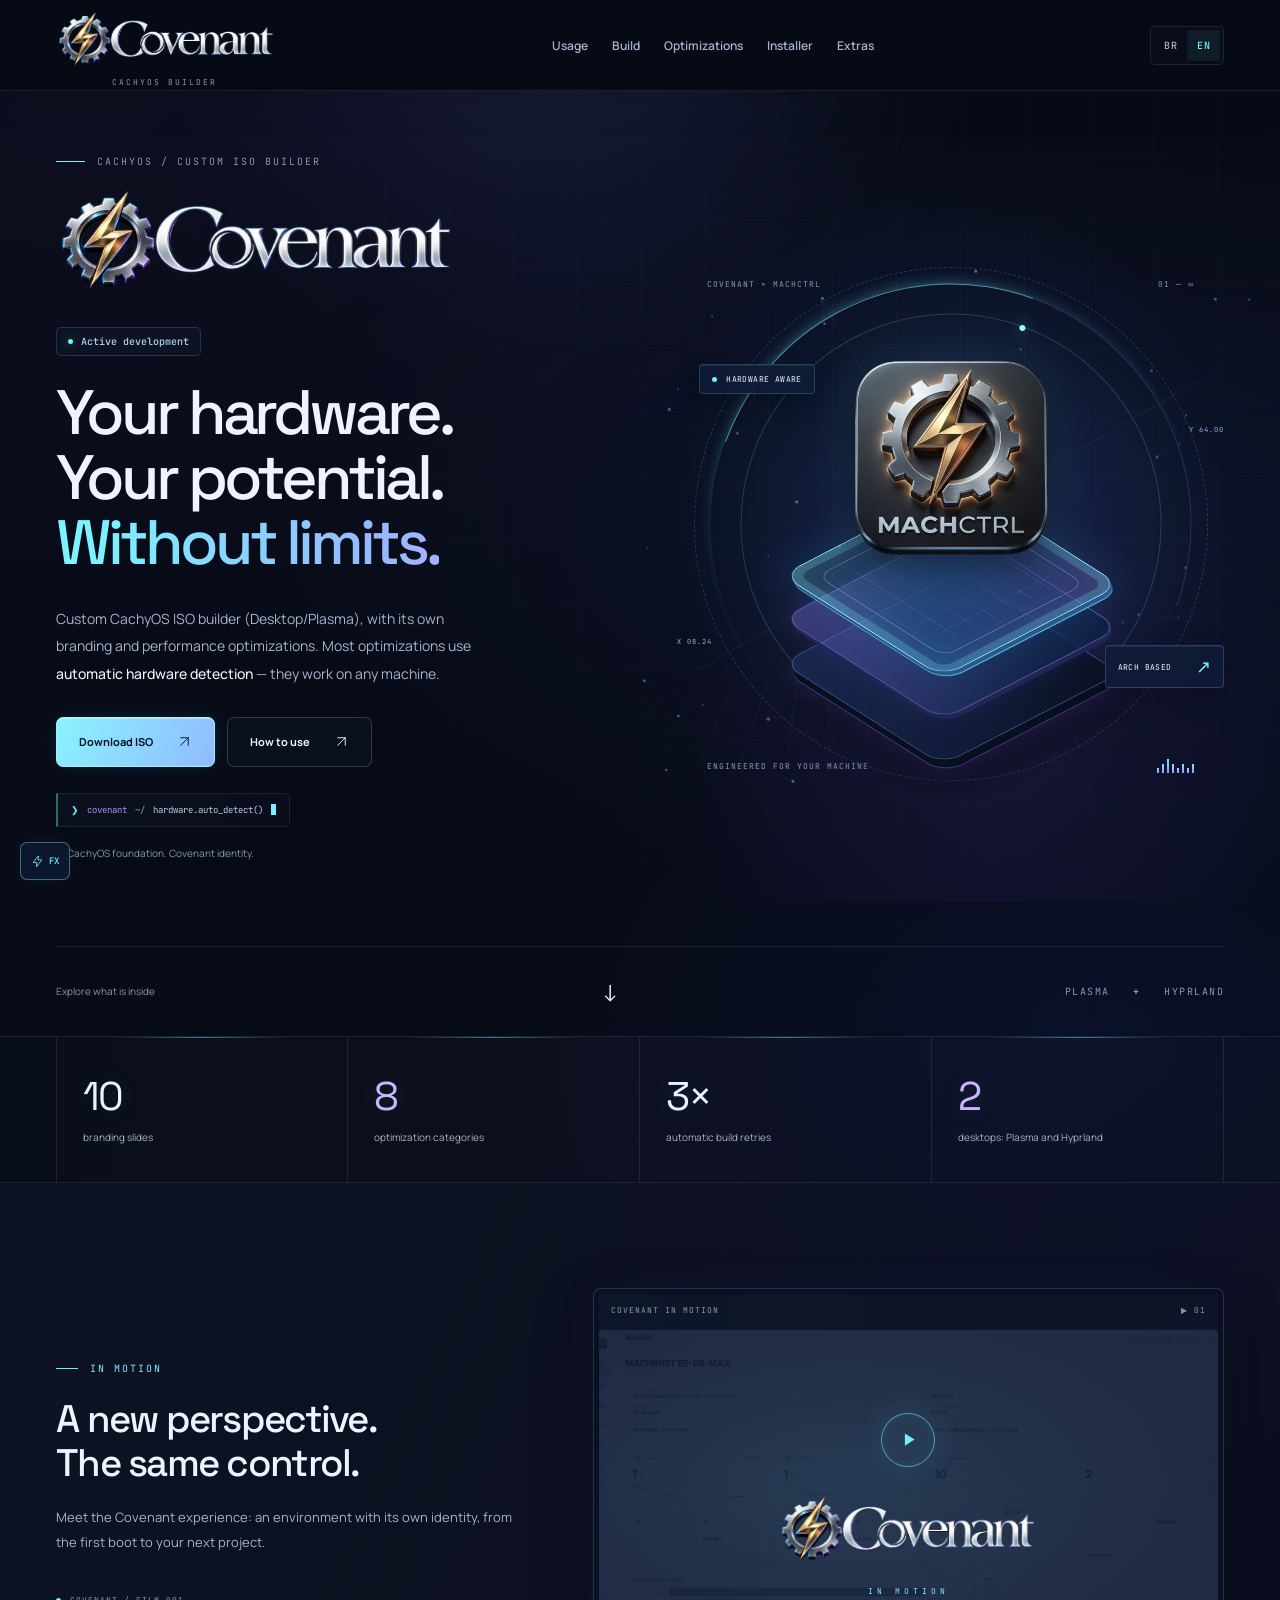
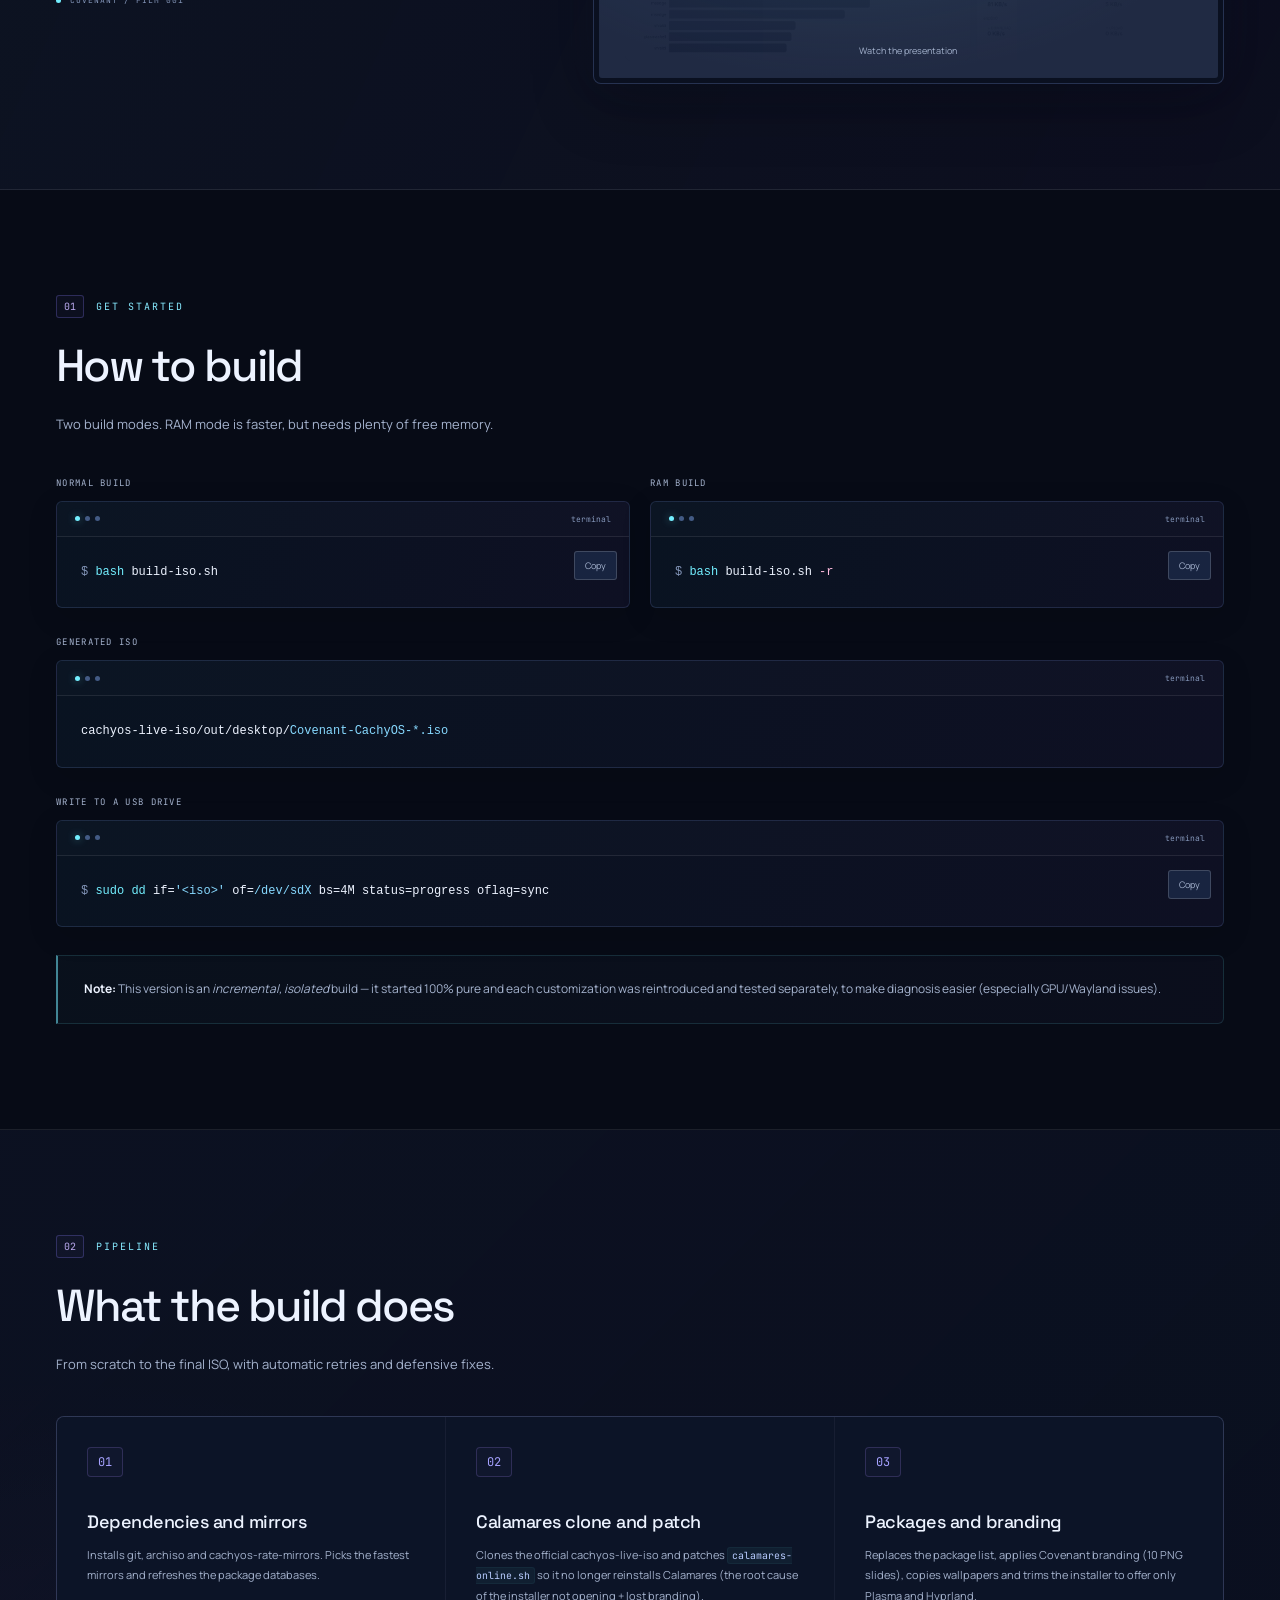
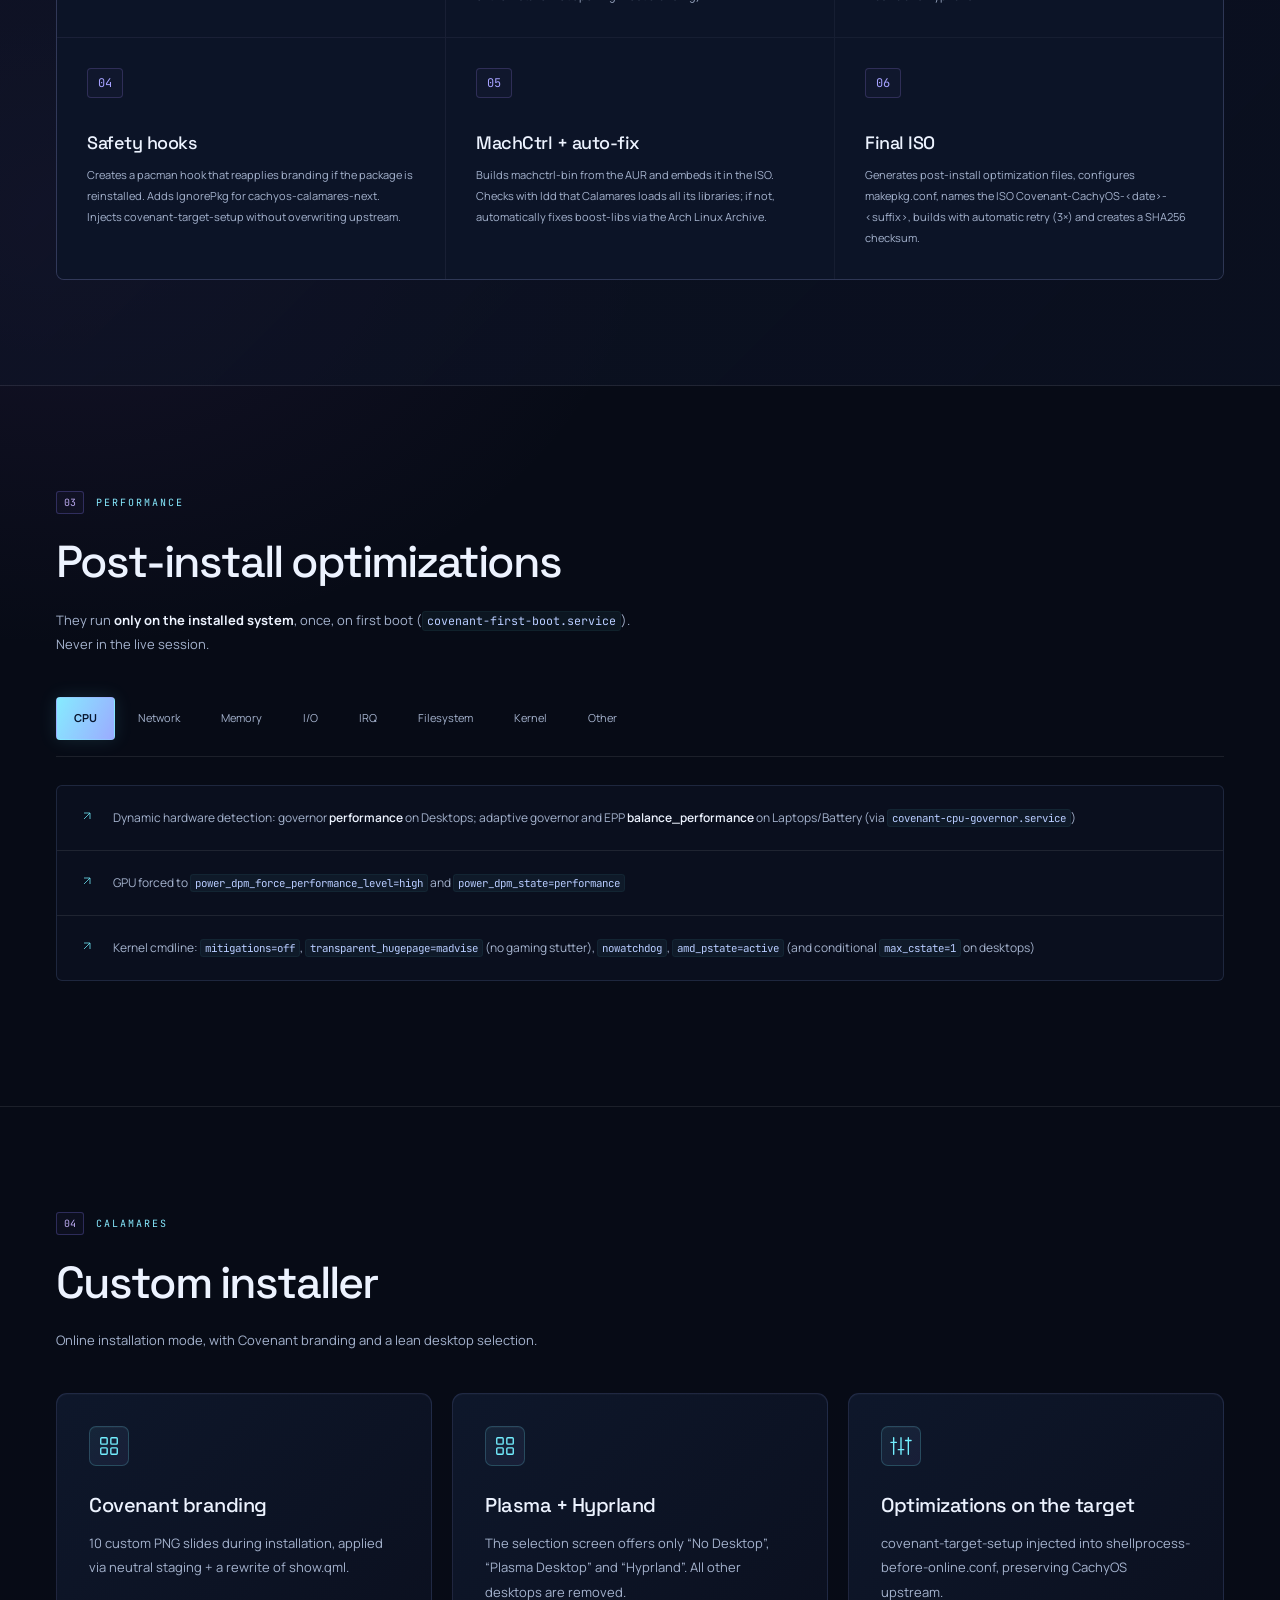
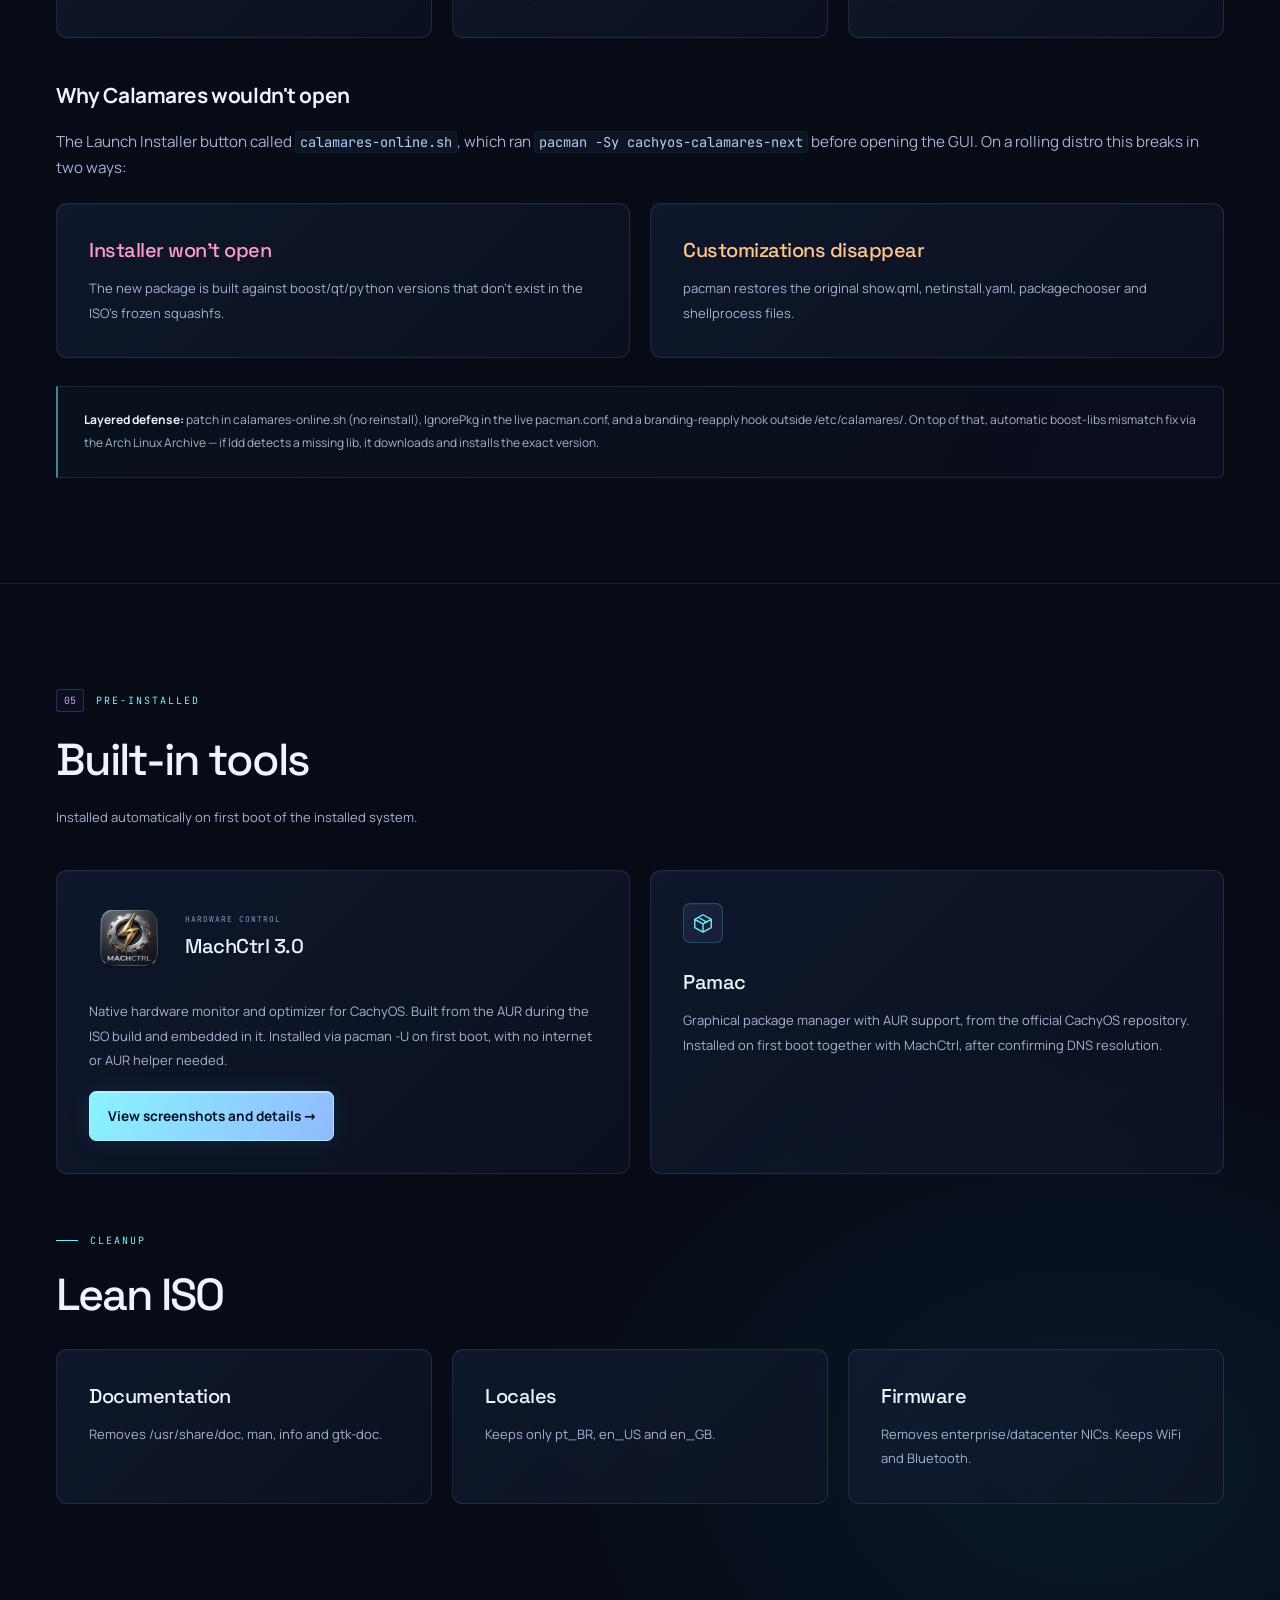
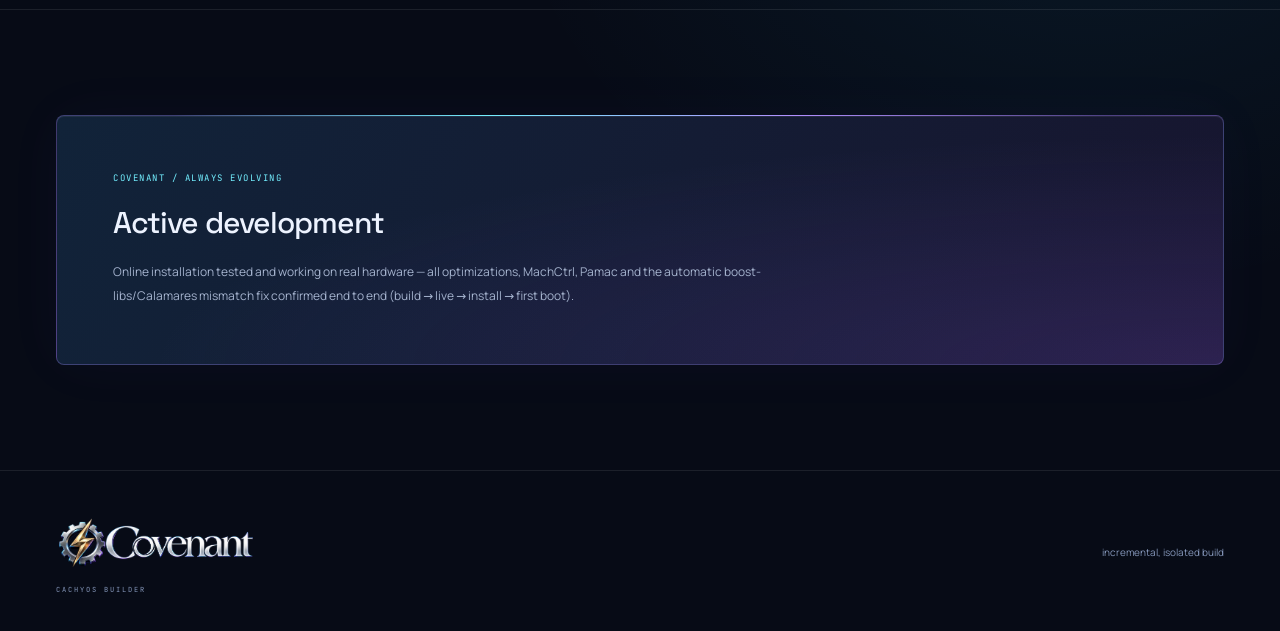
==== commit 1753df33: "feat(site): update optimizations documentation (dynamic hardware profiles, 32MB bufferbloat tuning, " ====
--- a/index.html
+++ b/index.html
@@ -224,7 +224,7 @@
           <div class="step-num">6</div>
           <div>
             <h4 data-i18n="i040">ISO final</h4>
-            <p data-i18n="i041">Gera arquivos de otimização pós-instalação, configura makepkg.conf, nomeia a ISO como Covenant-CachyOS-&lt;data&gt;-&lt;sufixo&gt; e builda com retry automático (3×).</p>
+            <p data-i18n="i041">Gera arquivos de otimização pós-instalação, configura makepkg.conf, nomeia a ISO como Covenant-CachyOS-&lt;data&gt;-&lt;sufixo&gt;, builda com retry automático (3×) e gera checksum SHA256 da imagem.</p>
           </div>
         </div>
       </div>
@@ -255,16 +255,16 @@
 
       <div class="opt-panel active reveal-up delay-3" id="panel-cpu">
         <ul class="opt-list">
-          <li><span data-i18n="i053">Governor <strong>performance</strong> em todos os núcleos (também via <code>covenant-cpu-governor.service</code>)</span></li>
-          <li><span data-i18n="i054">GPU forçada para <code>power_dpm_force_performance_level=high</code></span></li>
-          <li><span data-i18n="i055">Kernel cmdline: <code>mitigations=off</code>, <code>processor.max_cstate=1</code>, <code>intel_idle.max_cstate=1</code>, <code>transparent_hugepage=always</code>, <code>nowatchdog</code>, <code>amdgpu.ppfeaturemask=0xffffffff</code>, <code>amd_pstate=active</code></span></li>
+          <li><span data-i18n="i053">Detecção dinâmica: governor <strong>performance</strong> em Desktops; governor adaptativo e EPP <strong>balance_performance</strong> com C-States liberados em Laptops/Bateria (via <code>covenant-cpu-governor.service</code>)</span></li>
+          <li><span data-i18n="i054">GPU forçada para <code>power_dpm_force_performance_level=high</code> e <code>power_dpm_state=performance</code></span></li>
+          <li><span data-i18n="i055">Kernel cmdline: <code>mitigations=off</code>, <code>transparent_hugepage=madvise</code> (elimina micro-stutter em jogos), <code>nowatchdog</code>, <code>amd_pstate=active</code> (e <code>max_cstate=1</code> condicional para desktops)</span></li>
         </ul>
       </div>
 
       <div class="opt-panel" id="panel-rede">
         <ul class="opt-list">
           <li><span data-i18n="i056">TCP <strong>BBR</strong> + <code>fq_pie</code> como qdisc padrão</span></li>
-          <li><span data-i18n="i057">Buffers aumentados: <code>rmem_max</code>/<code>wmem_max</code> em 128 MB, <code>optmem_max=65536</code>, <code>somaxconn=8192</code>, <code>netdev_max_backlog=16384</code></span></li>
+          <li><span data-i18n="i057">Buffers calibrados contra bufferbloat: <code>rmem_max</code>/<code>wmem_max</code> em 32 MB (sem picos de ping em jogos), <code>optmem_max=65536</code>, <code>somaxconn=8192</code>, <code>netdev_max_backlog=16384</code></span></li>
           <li><span data-i18n="i058"><code>tcp_timestamps=0</code>, <code>tcp_slow_start_after_idle=0</code>, <code>tcp_fin_timeout=15</code></span></li>
           <li><span data-i18n="i059"><code>tcp_fastopen=3</code> — Fast Open em cliente e servidor</span></li>
           <li><span data-i18n="i060"><code>tcp_mtu_probing=1</code> — MTU Path Discovery automático</span></li>
@@ -321,7 +321,7 @@
         <ul class="opt-list">
           <li><span data-i18n="i082"><strong>Journald:</strong> persistente, comprimido, 256 MB / 1 semana. Coredumps desativados</span></li>
           <li><span data-i18n="i083"><strong>makepkg:</strong> <code>MAKEFLAGS="-j$(nproc)"</code>, <code>CFLAGS="-march=native"</code>, <code>RUSTFLAGS="-C target-cpu=native"</code></span></li>
-          <li><span data-i18n="i084"><strong>Polkit:</strong> montagem/desmontagem sem senha para grupo wheel</span></li>
+          <li><span data-i18n="i084"><strong>Polkit:</strong> montagem de discos e controle de hardware do MachCtrl sem senha para o grupo wheel</span></li>
           <li><span data-i18n="i085"><strong>Limites:</strong> nofile e memlock elevados; inotify 524288 watches</span></li>
           <li><span data-i18n="i086"><strong>Verificação:</strong> <code>covenant-check.sh</code> mostra o status de todas as otimizações</span></li>
         </ul>
--- a/design.css
+++ b/design.css
@@ -218,6 +218,9 @@
 .version-tag { font: 400 14px var(--mono); letter-spacing: -1px; vertical-align: top; display: inline-block; padding: 6px 9px; border: 1px solid #73efff40; background: var(--accent-soft); border-radius: 4px; margin: 14px 0 0 14px; }
 .mach-tagline { font: 400 clamp(22px, 3vw, 32px) var(--display); letter-spacing: -.8px; margin-bottom: 25px; }
 .page-machctrl .hero .lead { margin-inline: auto; max-width: 640px; font-size: 12px; }
+.mach-download { display: flex; justify-content: center; margin-bottom: 25px; }
+.mach-download .btn span { font: inherit; }
+.mach-download .line-icon { width: 16px; height: 16px; }
 .tech-row { display: flex; flex-wrap: wrap; gap: 8px; justify-content: center; }
 .tech-chip { font: 400 9px var(--mono); color: var(--text-muted); border: 1px solid var(--border-strong); border-radius: 3px; padding: 7px 12px; }
 .mach-preview { max-width: 1040px; padding: 10px 10px 0; background: #142345; border: 1px solid #73efff33; border-radius: 10px; box-shadow: 0 35px 100px #0005; }
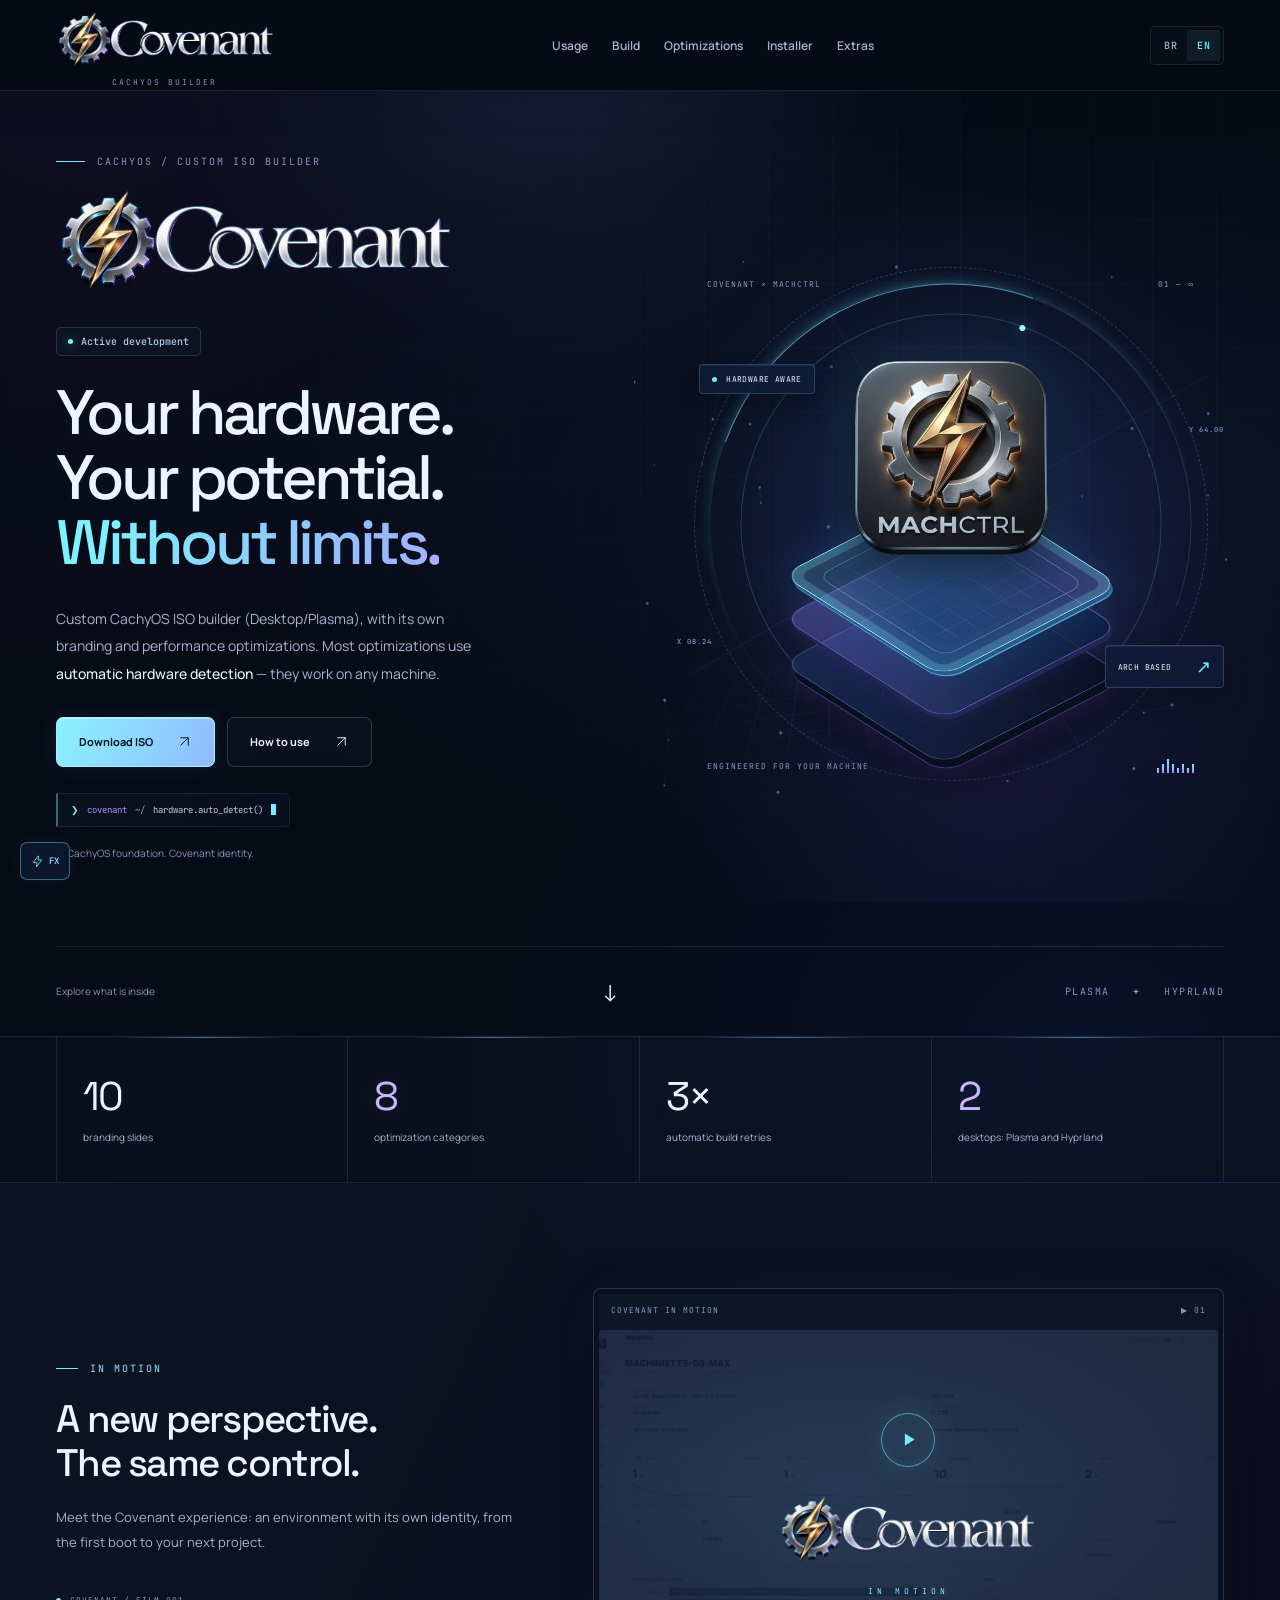
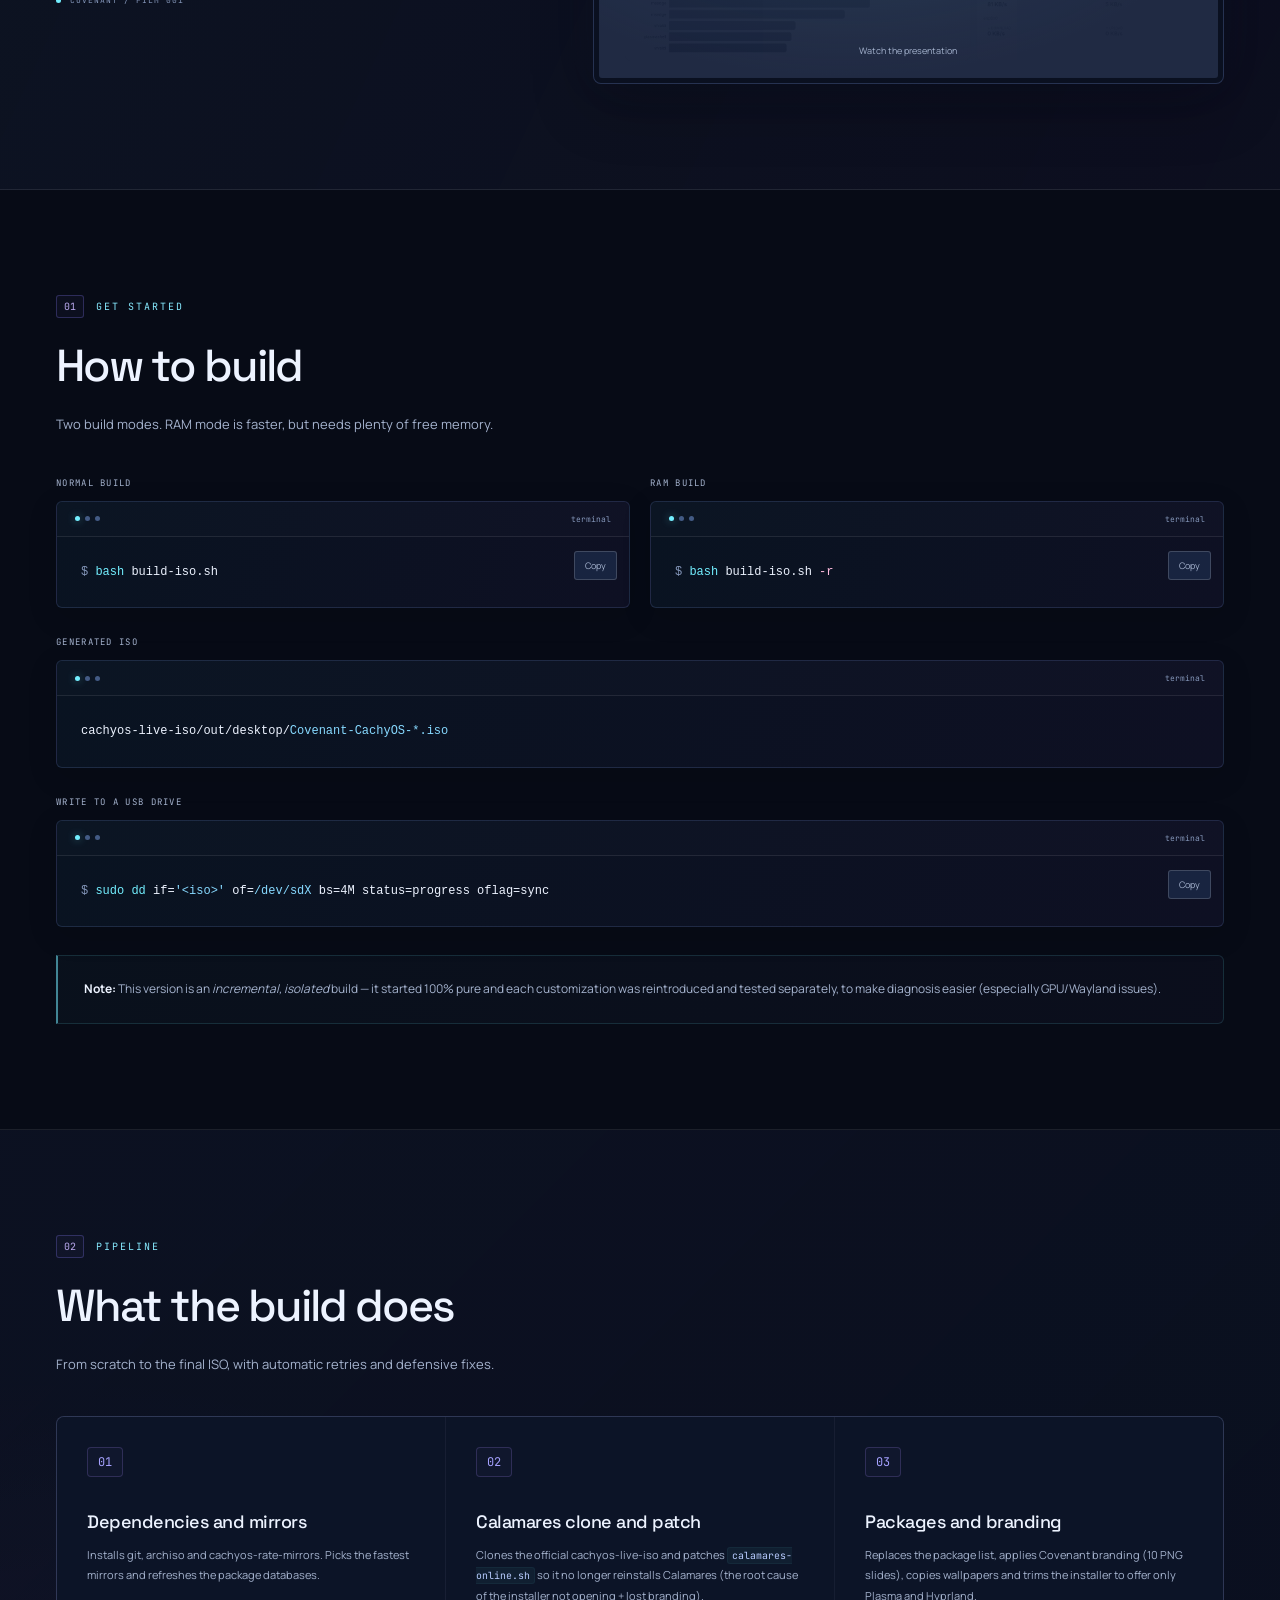
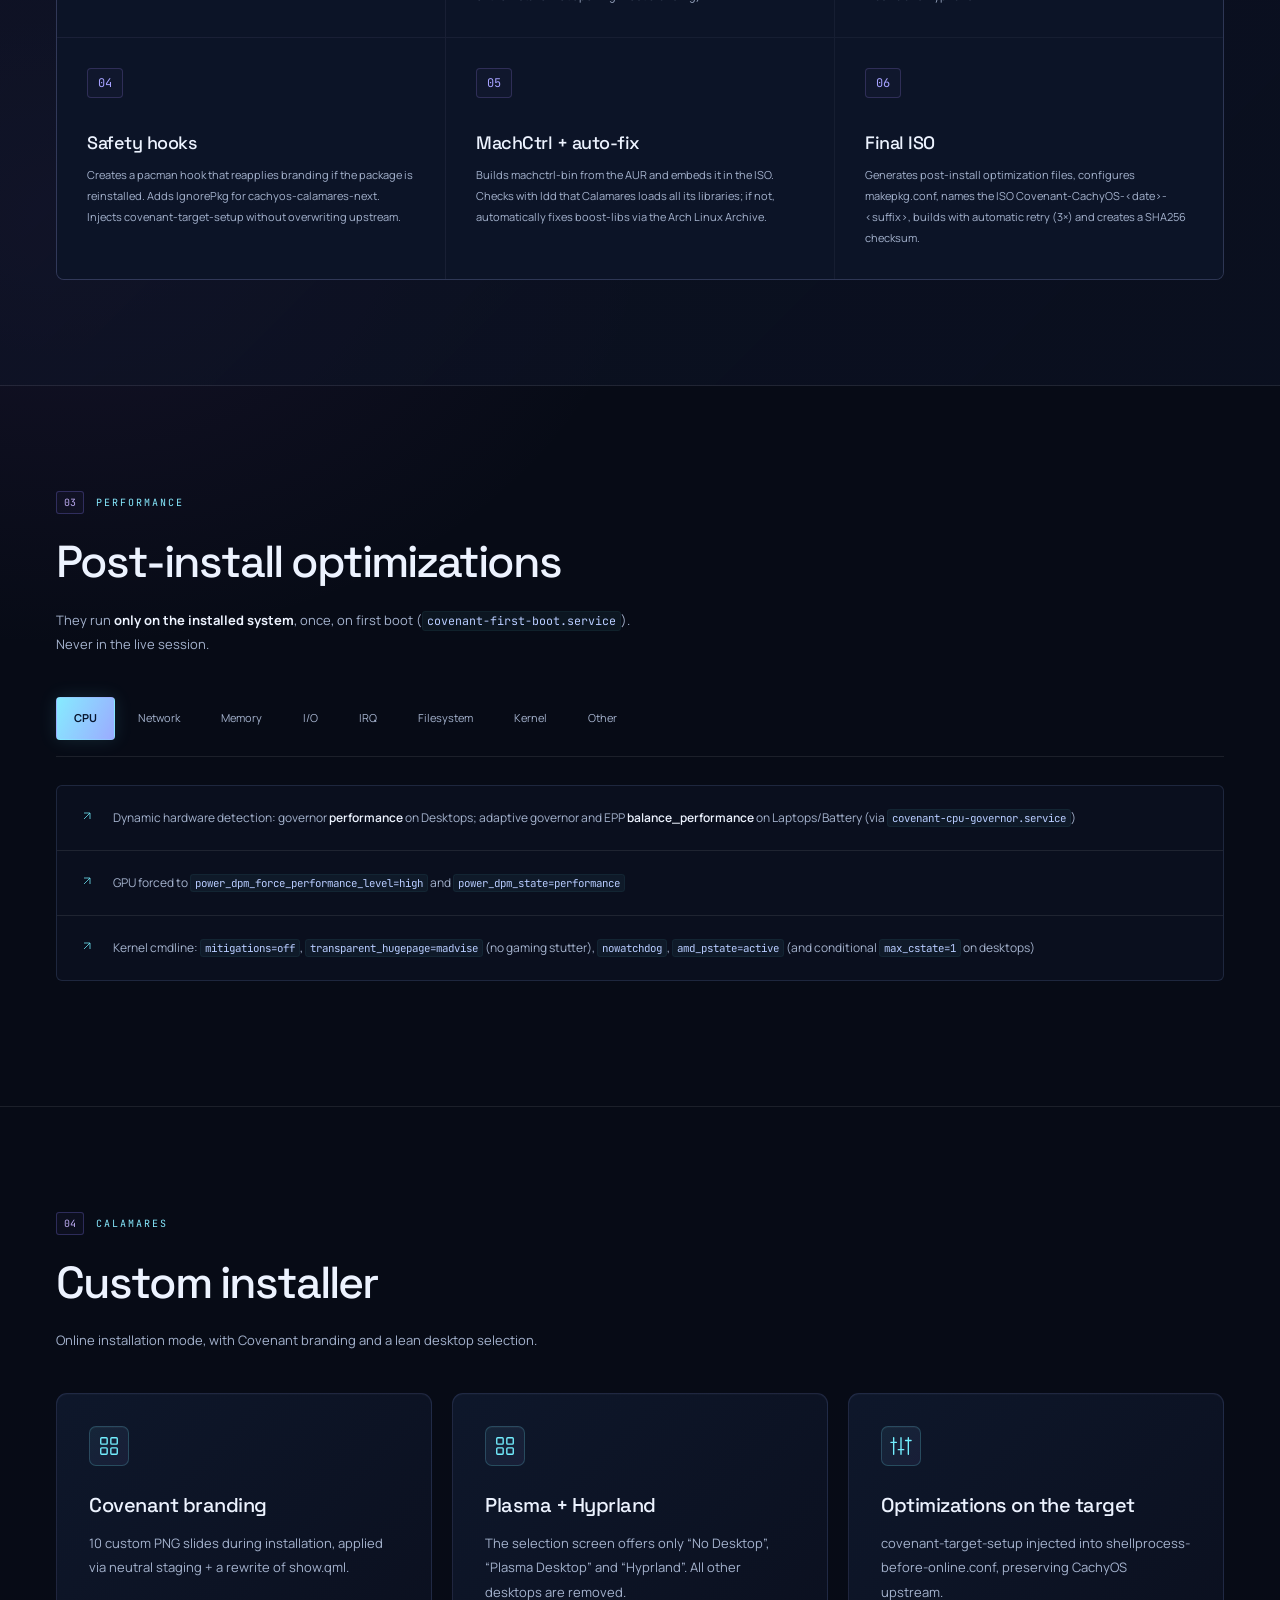
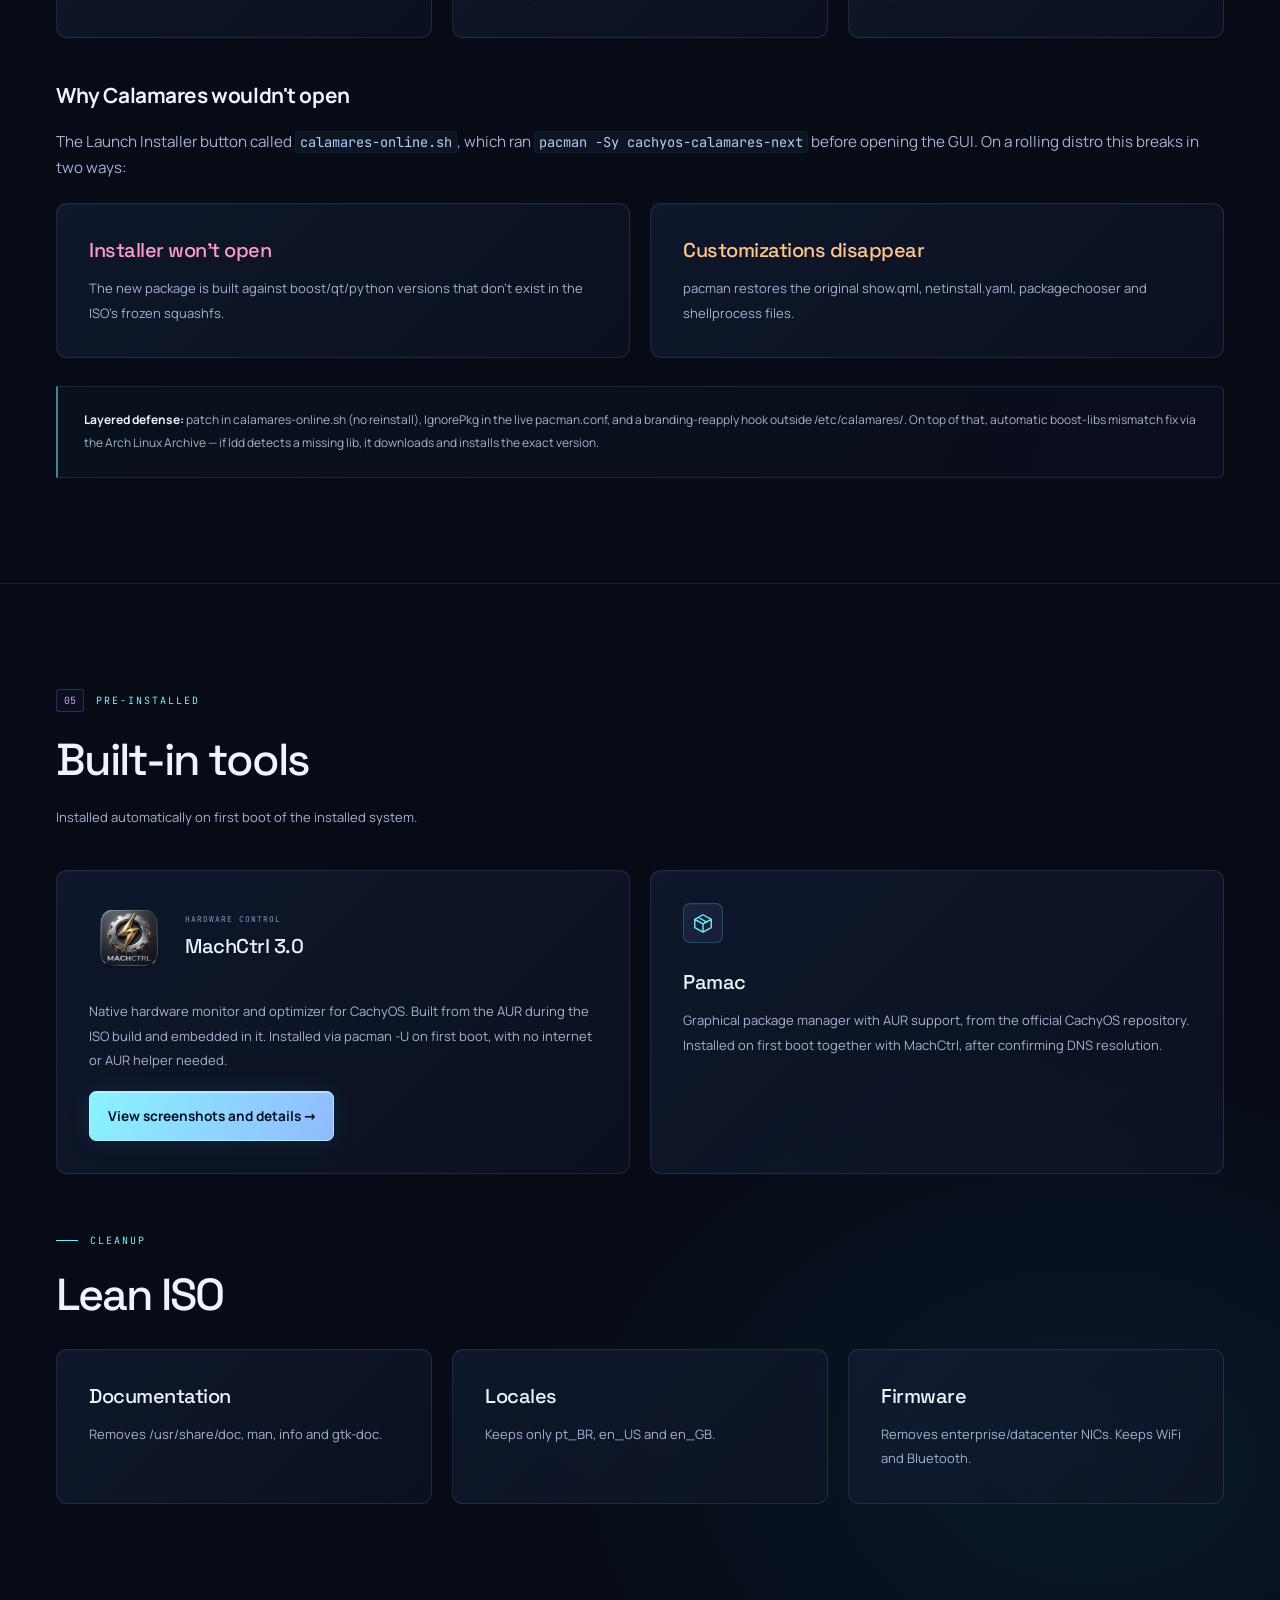
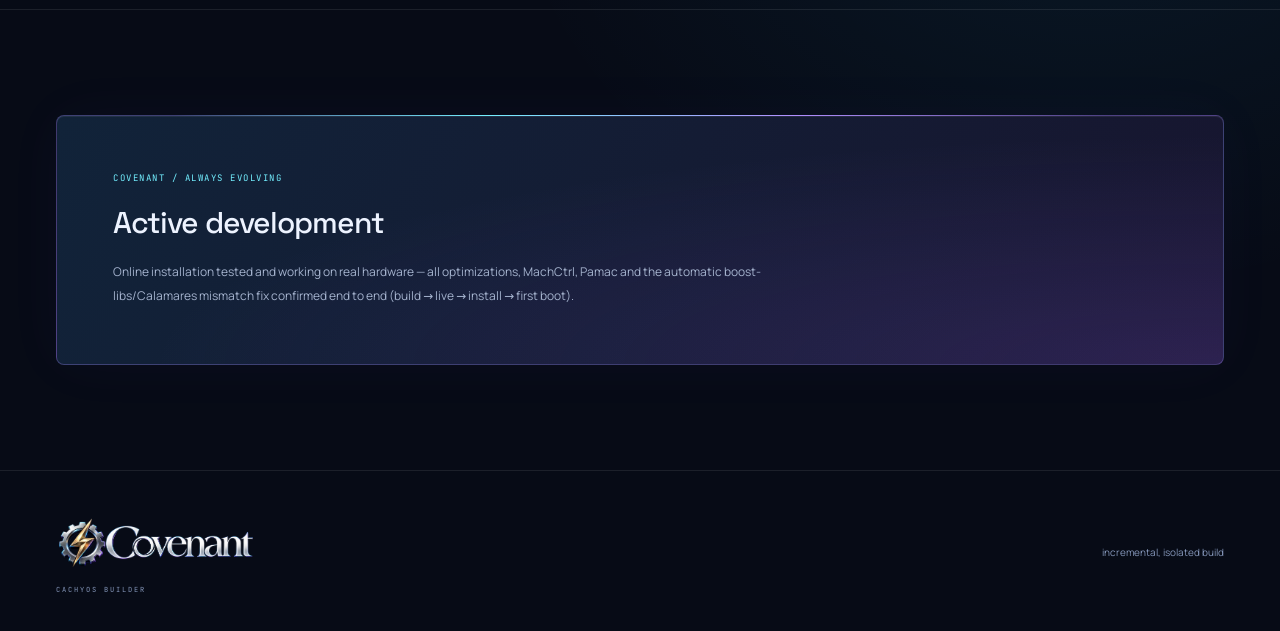
==== commit 30ce0d73: "Update download link in index.html" ====
--- a/index.html
+++ b/index.html
@@ -55,7 +55,7 @@
       </p>
 
       <div class="hero-actions">
-        <a data-i18n="d_download" href="https://drive.google.com/file/d/1dfTVyEJx5HihAvUDdVc-VOMYW7gZpWbA/view?usp=sharing" id="btn-download" class="btn btn-primary" target="_blank" rel="noopener noreferrer">Download da ISO <svg class="line-icon" viewBox="0 0 24 24" aria-hidden="true"><path d="M6 18 18 6M6 6h12v12"/></svg></a>
+        <a data-i18n="d_download" href="https://drive.google.com/file/d/1F70awzxuk4bHnjtIM75ulhdrQN4G6muO/view?usp=sharing" id="btn-download" class="btn btn-primary" target="_blank" rel="noopener noreferrer">Download da ISO <svg class="line-icon" viewBox="0 0 24 24" aria-hidden="true"><path d="M6 18 18 6M6 6h12v12"/></svg></a>
         <a data-i18n="i010" href="#uso" class="btn btn-ghost">Como usar <svg class="line-icon" viewBox="0 0 24 24" aria-hidden="true"><path d="M6 18 18 6M6 6h12v12"/></svg></a>
 
       </div>
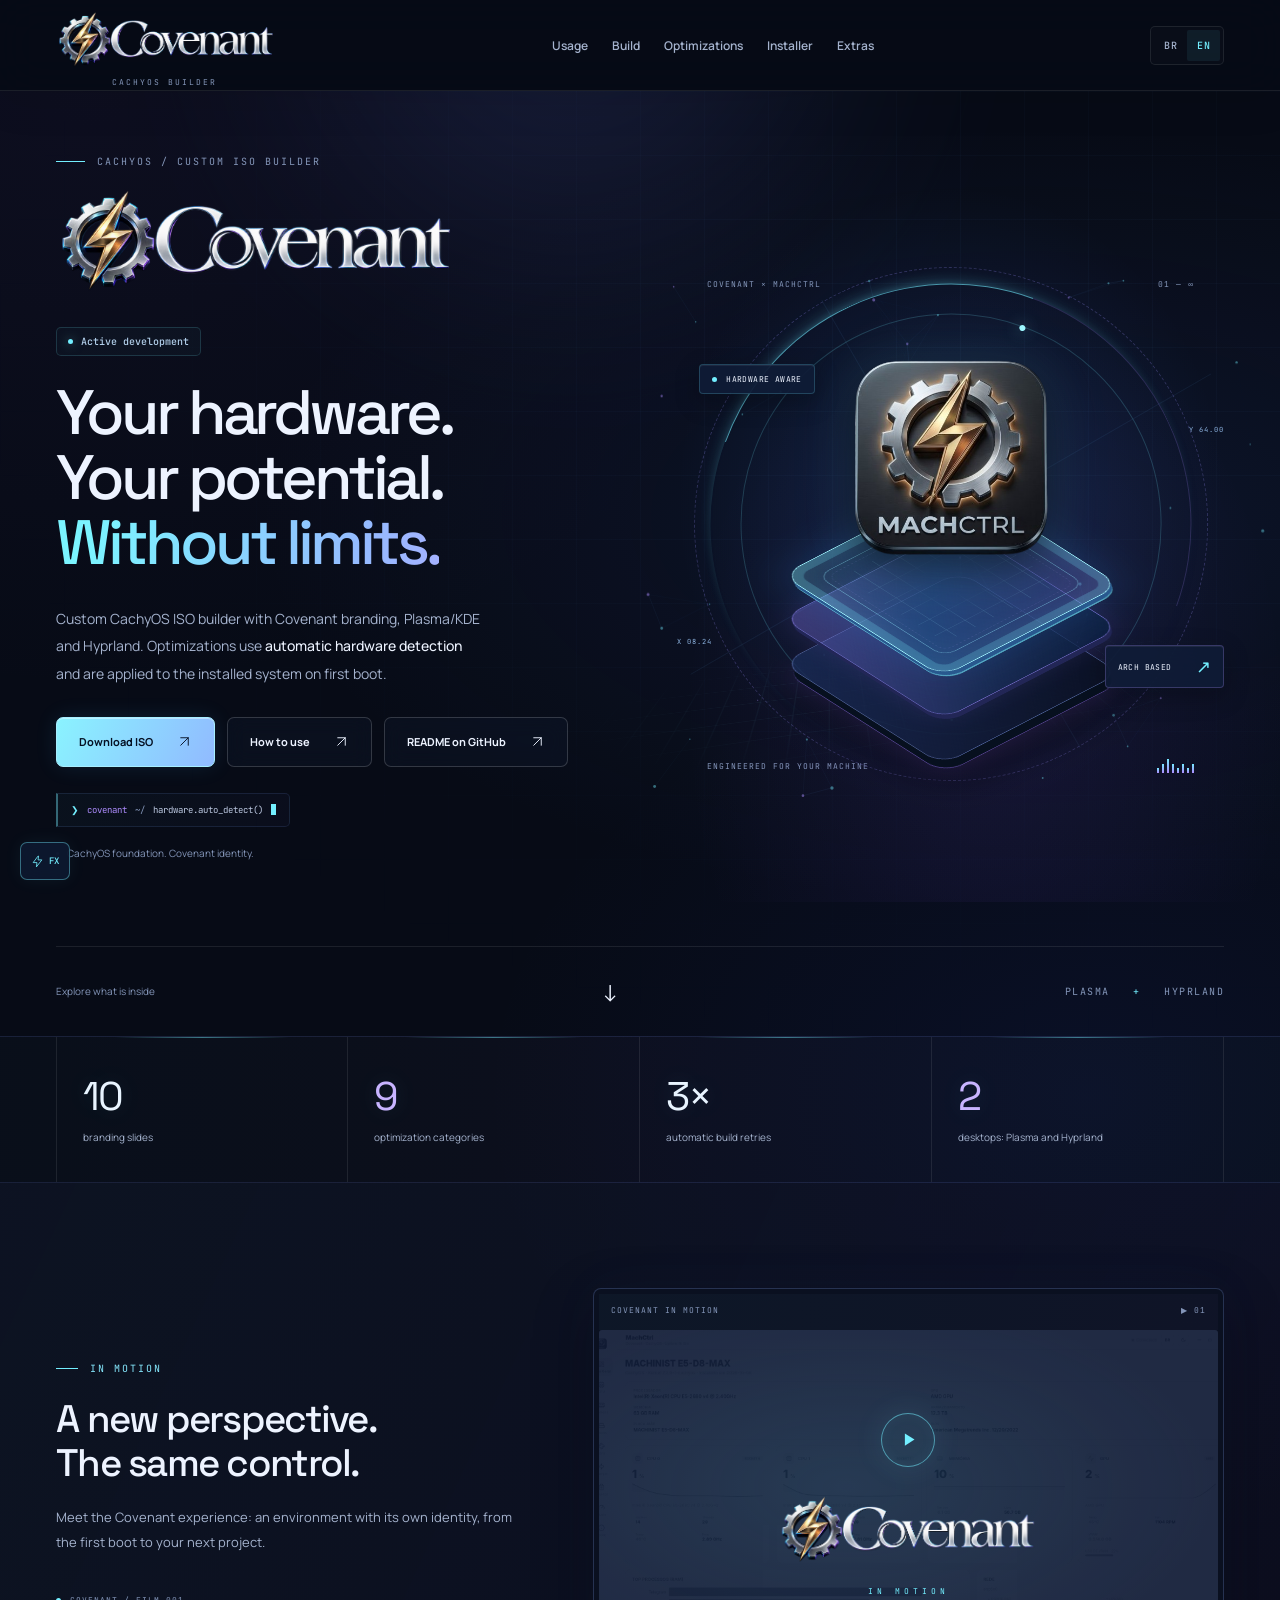
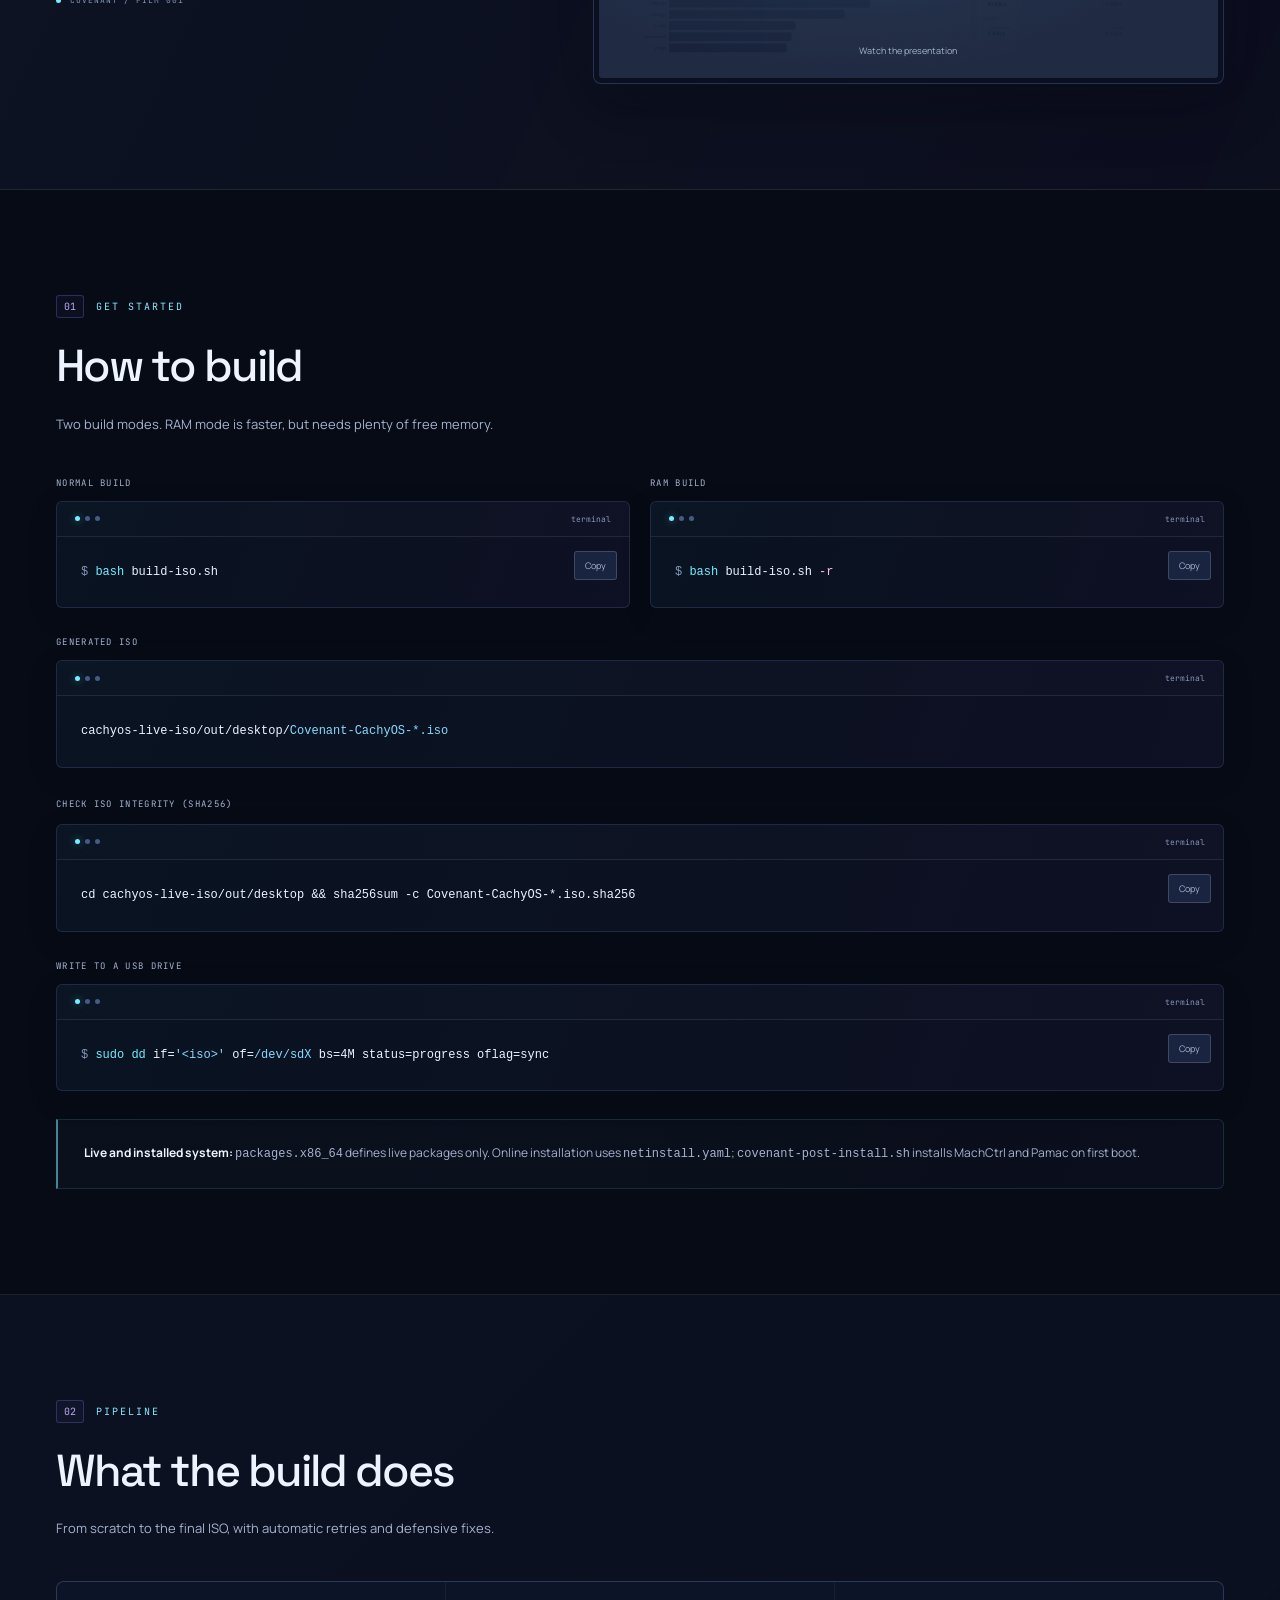
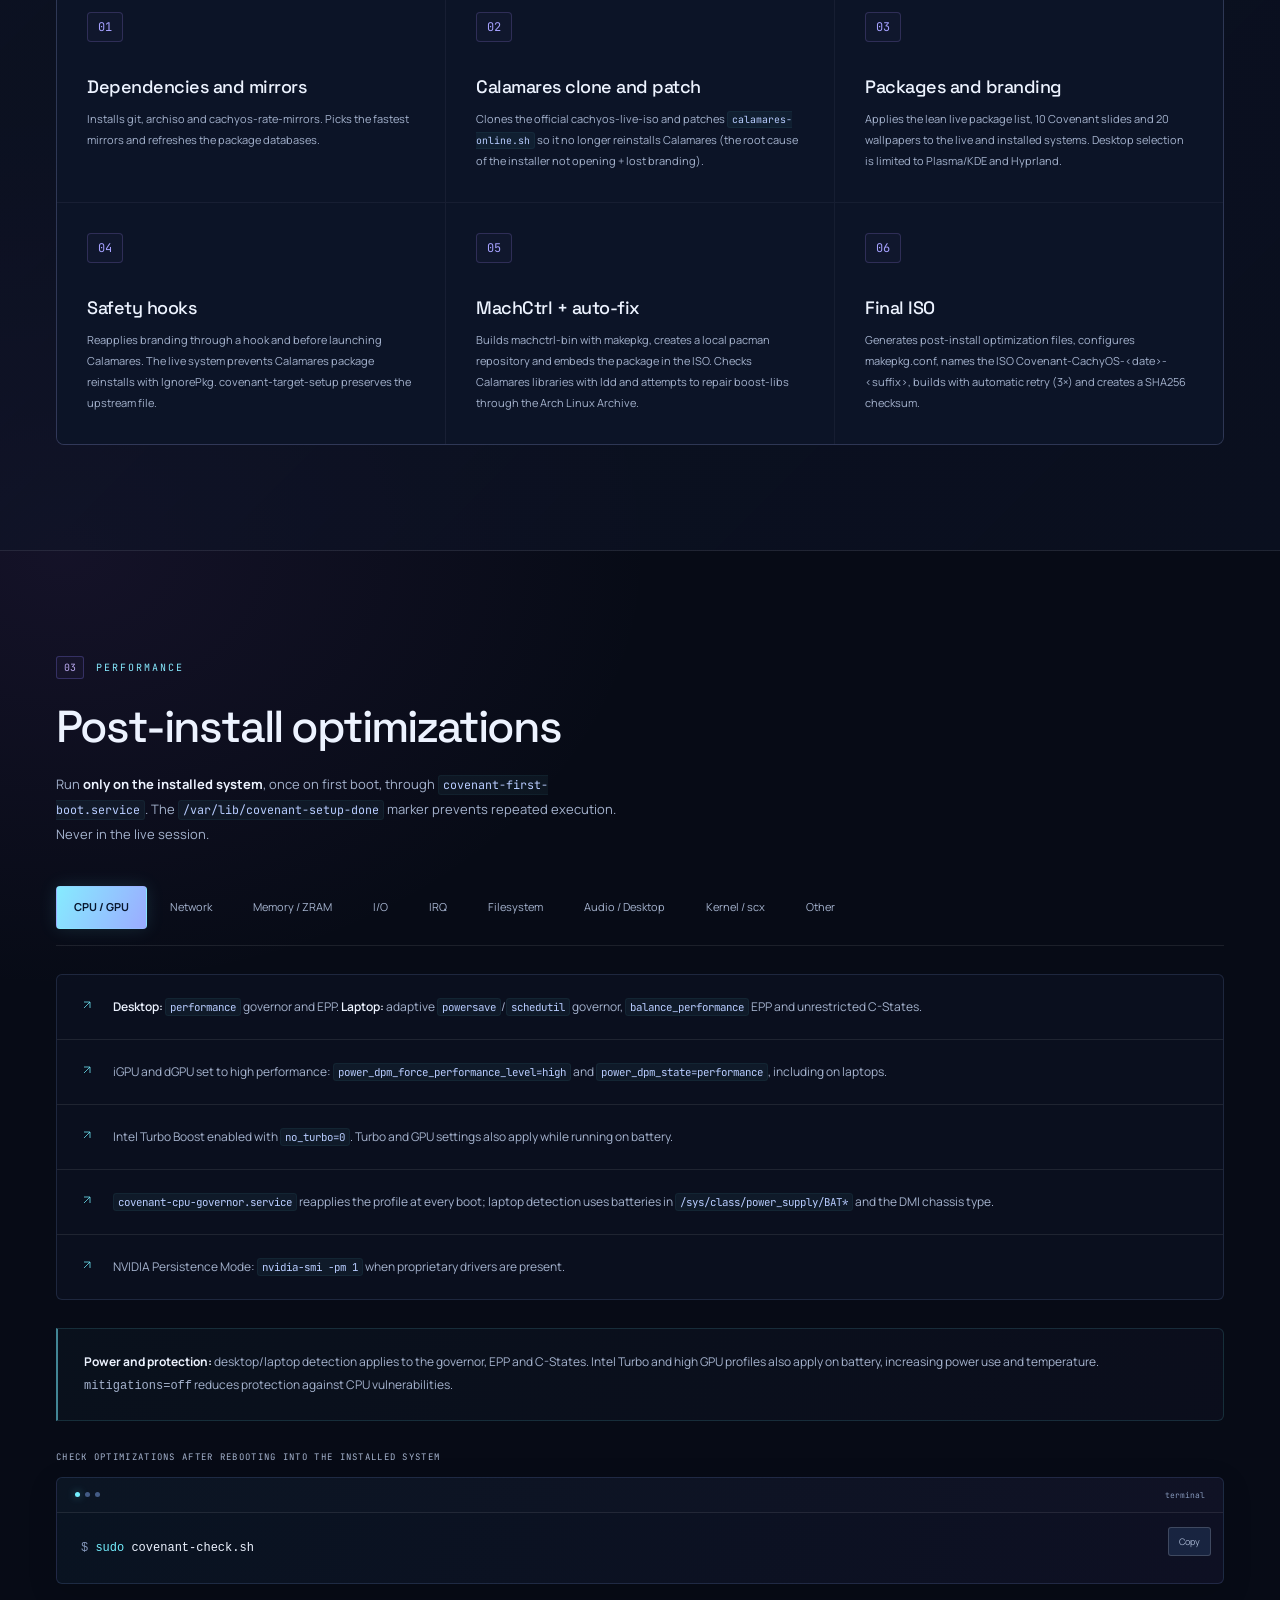
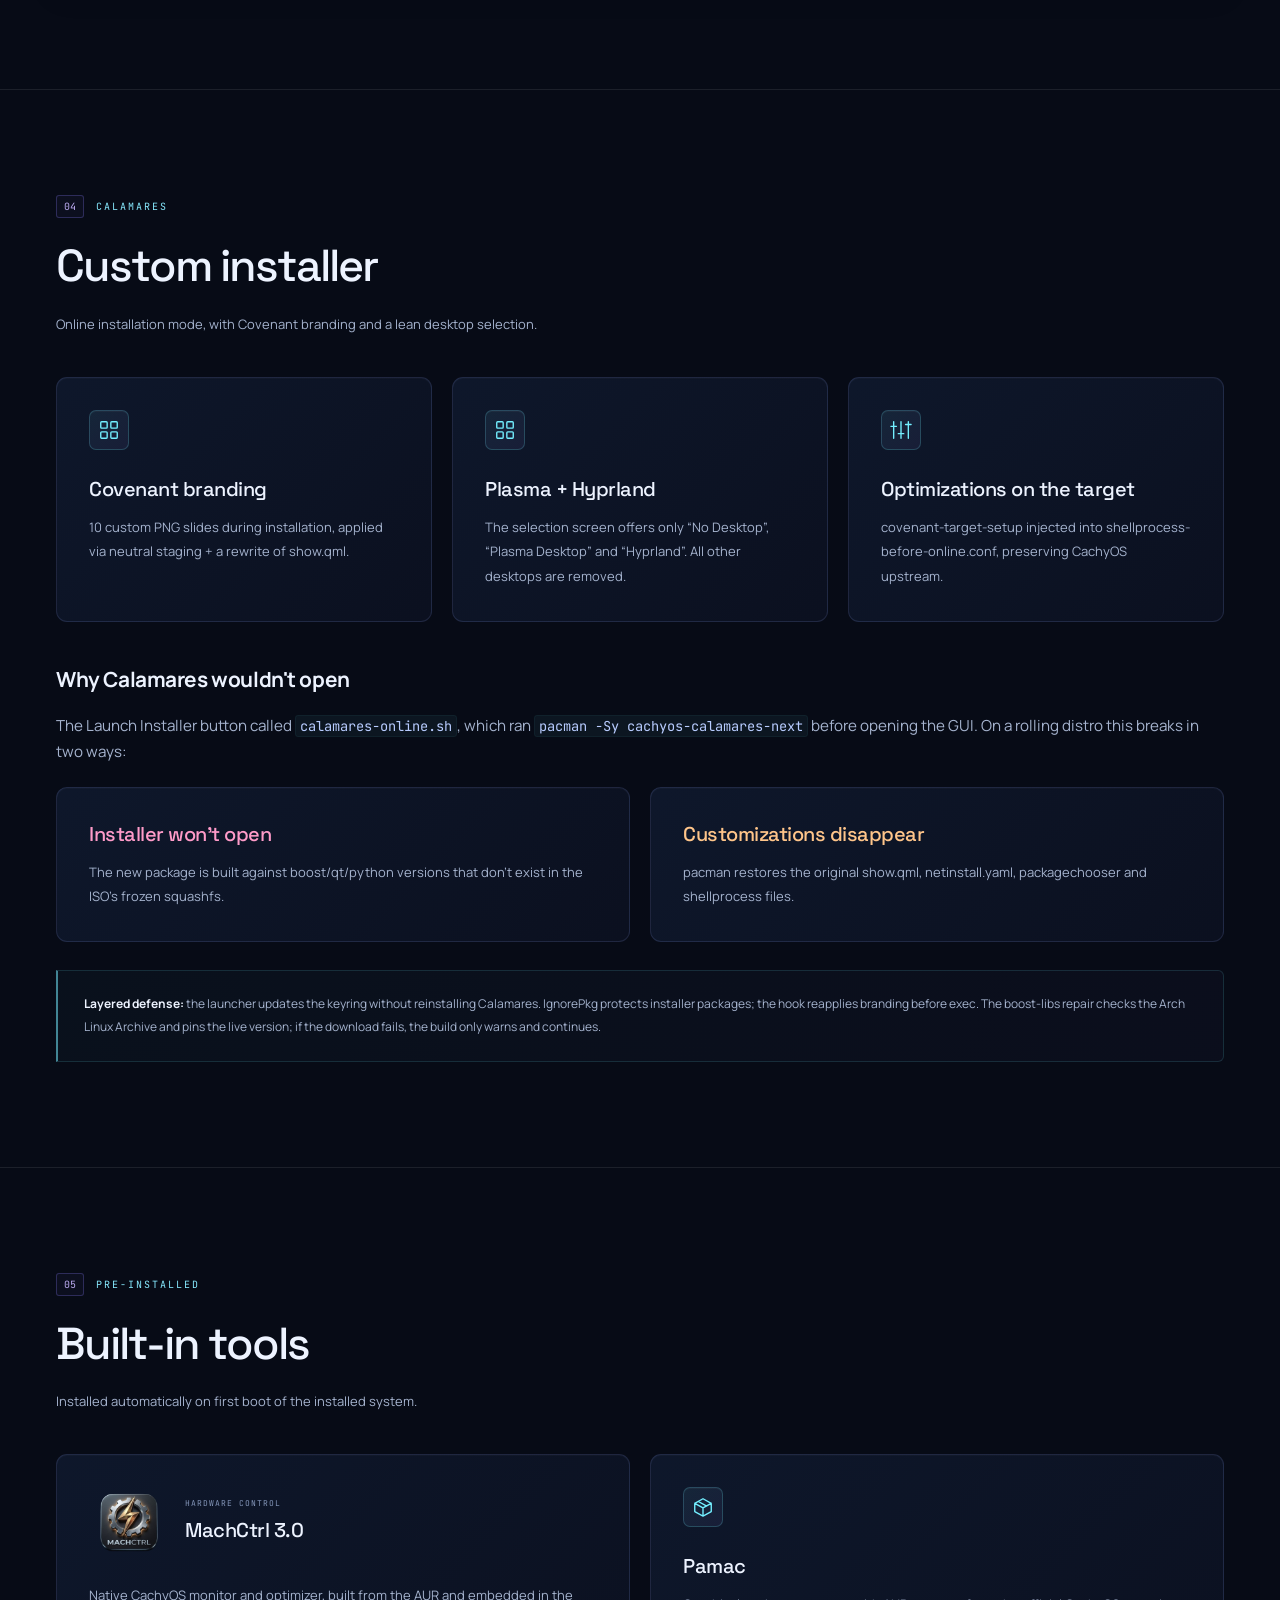
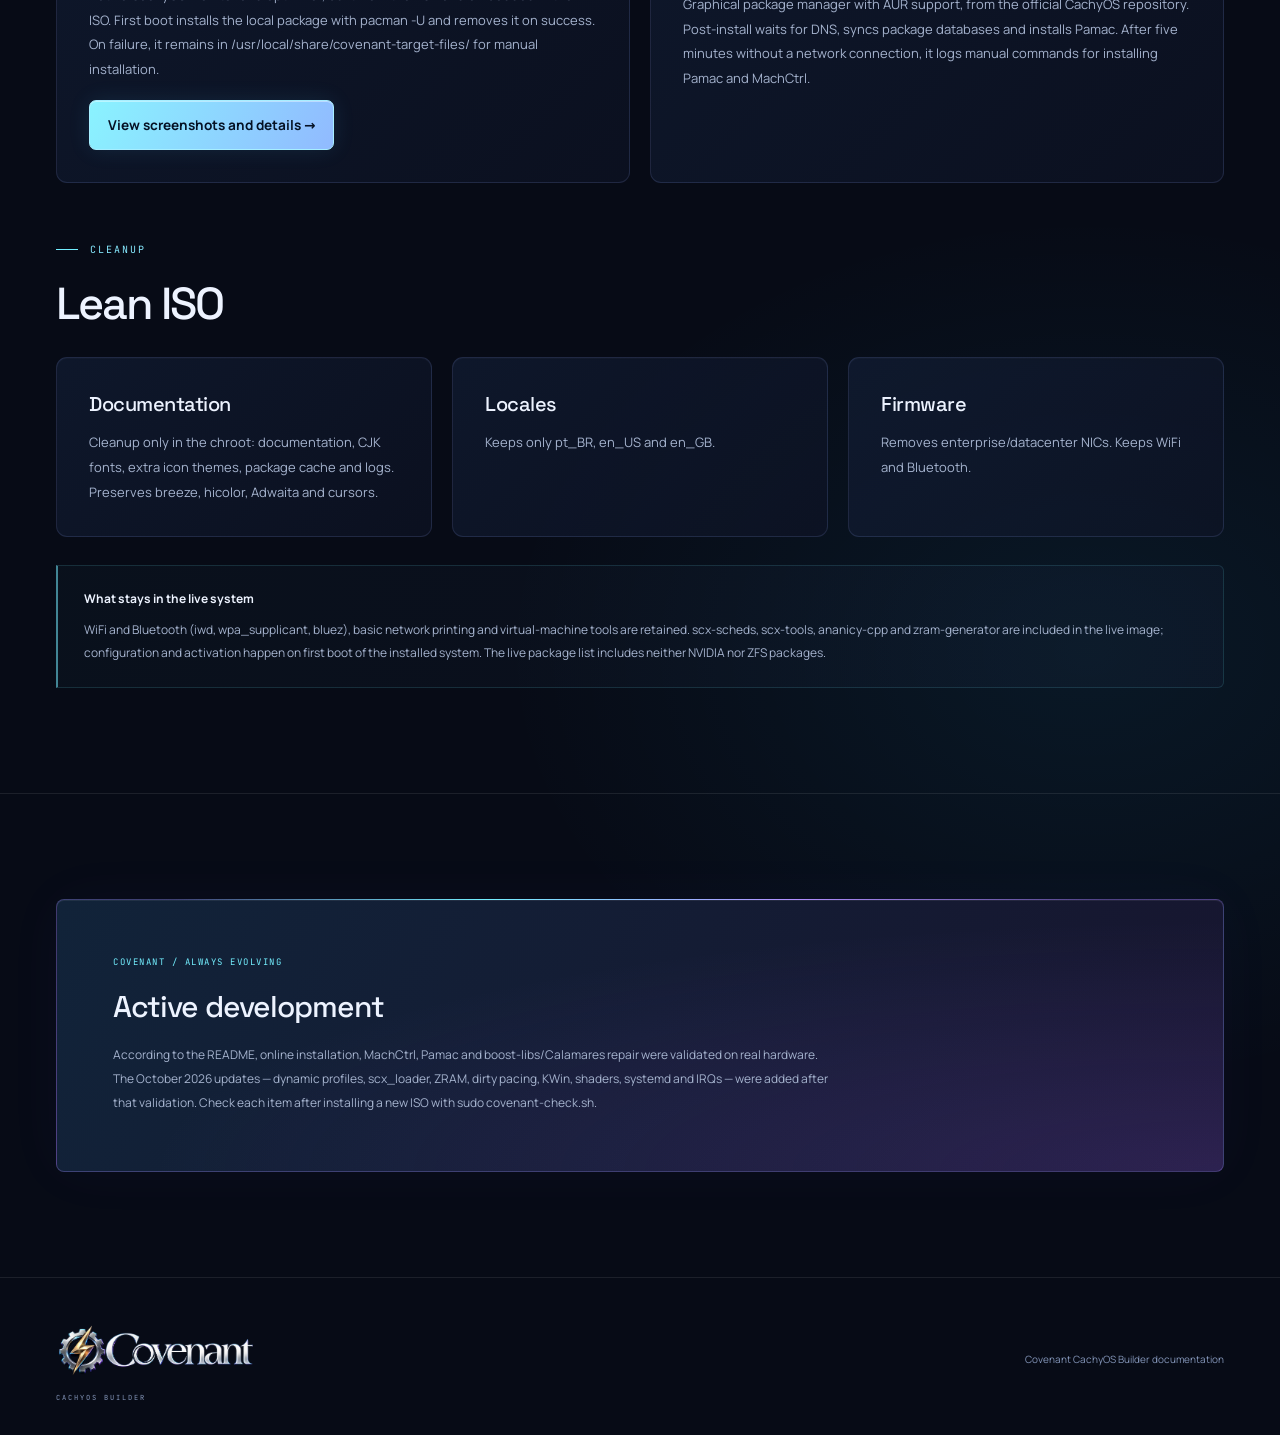
==== commit 4dd7b42a: "Align builder documentation with the latest project README" ====
--- a/index.html
+++ b/index.html
@@ -47,16 +47,12 @@
       <h1 data-i18n="d_hero">Seu hardware.<br>Seu potencial.<br><span>Sem limites.</span></h1>
 
 
-      <p data-i18n="i008" class="lead">
-        Builder de ISO customizada do CachyOS (Desktop/Plasma), com branding próprio
-        e otimizações de performance. A maior parte das otimizações usa
-        <strong style="color: var(--text)">detecção automática de hardware</strong>
-        — funcionam em qualquer máquina.
-      </p>
+      <p data-i18n="i008" class="lead">Builder de ISO customizada do CachyOS com branding Covenant, Plasma/KDE e Hyprland. As otimizações usam <strong style="color: var(--text)">detecção automática de hardware</strong> e são aplicadas no sistema instalado, no primeiro boot.</p>
 
       <div class="hero-actions">
         <a data-i18n="d_download" href="https://drive.google.com/file/d/1F70awzxuk4bHnjtIM75ulhdrQN4G6muO/view?usp=sharing" id="btn-download" class="btn btn-primary" target="_blank" rel="noopener noreferrer">Download da ISO <svg class="line-icon" viewBox="0 0 24 24" aria-hidden="true"><path d="M6 18 18 6M6 6h12v12"/></svg></a>
         <a data-i18n="i010" href="#uso" class="btn btn-ghost">Como usar <svg class="line-icon" viewBox="0 0 24 24" aria-hidden="true"><path d="M6 18 18 6M6 6h12v12"/></svg></a>
+        <a data-i18n="b_readme" href="https://github.com/araujo791/Covenant-CachyOs-Builder#readme" class="btn btn-ghost" target="_blank" rel="noopener noreferrer">README no GitHub <svg class="line-icon" viewBox="0 0 24 24" aria-hidden="true"><path d="M6 18 18 6M6 6h12v12"/></svg></a>
 
       </div>
 
@@ -94,7 +90,7 @@
           <div data-i18n="i012" class="stat-label">slides de branding</div>
         </div>
         <div class="stat reveal-up delay-1">
-          <div class="stat-num"><span data-count="8">8</span></div>
+          <div class="stat-num"><span data-count="9">9</span></div>
           <div data-i18n="i013" class="stat-label">categorias de otimização</div>
         </div>
         <div class="stat reveal-up delay-2">
@@ -163,6 +159,15 @@
         <div class="code-body"><code>cachyos-live-iso/out/desktop/<span class="code-path">Covenant-CachyOS-*.iso</span></code></div>
       </div>
 
+      <div class="docs-checksum">
+      <div data-i18n="b_checksum_label" class="code-label">Conferir a integridade da ISO (SHA256)</div>
+      <div class="code-block">
+        <div class="code-head"><i></i><i></i><i></i></div>
+        <button class="copy-btn" data-i18n="i020" data-copy="cd cachyos-live-iso/out/desktop &amp;&amp; sha256sum -c Covenant-CachyOS-*.iso.sha256">Copiar</button>
+        <div class="code-body"><code>cd cachyos-live-iso/out/desktop &amp;&amp; sha256sum -c Covenant-CachyOS-*.iso.sha256</code></div>
+      </div>
+      </div>
+
       <div data-i18n="i024" class="code-label reveal-up delay-2">Gravar no pendrive</div>
       <div class="code-block reveal-up delay-2">
         <div class="code-head"><i></i><i></i><i></i></div>
@@ -170,9 +175,7 @@
         <div class="code-body"><code><span class="code-cmd">sudo dd</span> if=<span class="code-path">'&lt;iso&gt;'</span> of=<span class="code-path">/dev/sdX</span> bs=4M status=progress oflag=sync</code></div>
       </div>
 
-      <div data-i18n="i026" class="note reveal-up delay-3">
-        <strong>Nota:</strong> Esta versão é uma build <em>incremental e isolada</em> — começou 100% pura e cada customização foi reintroduzida e testada separadamente, para facilitar o diagnóstico (especialmente problemas de GPU/Wayland).
-      </div>
+      <div data-i18n="i026" class="note reveal-up delay-3"><strong>Live e sistema instalado:</strong> <code>packages.x86_64</code> define apenas os pacotes do live. A instalação online usa <code>netinstall.yaml</code>; MachCtrl e Pamac são instalados por <code>covenant-post-install.sh</code> no primeiro boot.</div>
     </div>
   </section>
 
@@ -203,21 +206,21 @@
           <div class="step-num">3</div>
           <div>
             <h4 data-i18n="i034">Pacotes e branding</h4>
-            <p data-i18n="i035">Substitui a lista de pacotes, aplica branding Covenant (10 slides PNG), copia wallpapers e limpa o instalador para oferecer só Plasma e Hyprland.</p>
+            <p data-i18n="i035">Aplica a lista enxuta do live, 10 slides Covenant e 20 wallpapers no live e no sistema instalado. A seleção de desktops fica restrita a Plasma/KDE e Hyprland.</p>
           </div>
         </div>
         <div class="step reveal-up">
           <div class="step-num">4</div>
           <div>
             <h4 data-i18n="i036">Hooks de segurança</h4>
-            <p data-i18n="i037">Cria hook do pacman que reaplica branding se o pacote for reinstalado. Adiciona IgnorePkg para cachyos-calamares-next. Injeta covenant-target-setup sem sobrescrever o upstream.</p>
+            <p data-i18n="i037">Reaplica o branding via hook e antes de iniciar o Calamares. O live bloqueia a reinstalação dos pacotes Calamares com IgnorePkg. O covenant-target-setup preserva o arquivo upstream.</p>
           </div>
         </div>
         <div class="step reveal-up">
           <div class="step-num">5</div>
           <div>
             <h4 data-i18n="i038">MachCtrl + auto-correção</h4>
-            <p data-i18n="i039">Builda machctrl-bin a partir do AUR e embute na ISO. Verifica com ldd se o Calamares carrega todas as libs; se não, corrige boost-libs automaticamente via Arch Linux Archive.</p>
+            <p data-i18n="i039">Compila machctrl-bin com makepkg, cria um repositório pacman local e embute o pacote na ISO. Verifica as bibliotecas do Calamares com ldd e tenta corrigir o boost-libs via Arch Linux Archive.</p>
           </div>
         </div>
         <div class="step reveal-up">
@@ -236,50 +239,51 @@
     <div class="container">
       <div data-section="03" data-i18n="i042" class="section-label reveal-up">Performance</div>
       <h2 data-i18n="i043" class="section-title reveal-up delay-1">Otimizações pós-instalação</h2>
-      <p data-i18n="i044" class="section-desc reveal-up delay-2">
-        Rodam <strong style="color: var(--text)">apenas no sistema instalado</strong>, uma única vez no primeiro boot
-        (<code>covenant-first-boot.service</code>).
-        Nunca na sessão live.
-      </p>
+      <p data-i18n="i044" class="section-desc reveal-up delay-2">Rodam <strong style="color: var(--text)">apenas no sistema instalado</strong>, uma vez no primeiro boot, via <code>covenant-first-boot.service</code>. O marcador <code>/var/lib/covenant-setup-done</code> impede a repetição. Nunca na sessão live.</p>
 
       <div class="opt-tabs reveal-up delay-3" id="optTabs">
-        <button data-i18n="i045" class="opt-tab active" data-tab="cpu">CPU</button>
+        <button data-i18n="i045" class="opt-tab active" data-tab="cpu">CPU / GPU</button>
         <button data-i18n="i046" class="opt-tab" data-tab="rede">Rede</button>
-        <button data-i18n="i047" class="opt-tab" data-tab="memoria">Memória</button>
+        <button data-i18n="i047" class="opt-tab" data-tab="memoria">Memória / ZRAM</button>
         <button data-i18n="i048" class="opt-tab" data-tab="io">I/O</button>
         <button data-i18n="i049" class="opt-tab" data-tab="irq">IRQ</button>
         <button data-i18n="i050" class="opt-tab" data-tab="fs">Filesystem</button>
-        <button data-i18n="i051" class="opt-tab" data-tab="kernel">Kernel</button>
+        <button data-i18n="b_audio_tab" class="opt-tab" data-tab="audio">Áudio / Desktop</button>
+        <button data-i18n="i051" class="opt-tab" data-tab="kernel">Kernel / scx</button>
         <button data-i18n="i052" class="opt-tab" data-tab="outros">Outros</button>
       </div>
 
       <div class="opt-panel active reveal-up delay-3" id="panel-cpu">
         <ul class="opt-list">
-          <li><span data-i18n="i053">Detecção dinâmica: governor <strong>performance</strong> em Desktops; governor adaptativo e EPP <strong>balance_performance</strong> com C-States liberados em Laptops/Bateria (via <code>covenant-cpu-governor.service</code>)</span></li>
-          <li><span data-i18n="i054">GPU forçada para <code>power_dpm_force_performance_level=high</code> e <code>power_dpm_state=performance</code></span></li>
-          <li><span data-i18n="i055">Kernel cmdline: <code>mitigations=off</code>, <code>transparent_hugepage=madvise</code> (elimina micro-stutter em jogos), <code>nowatchdog</code>, <code>amd_pstate=active</code> (e <code>max_cstate=1</code> condicional para desktops)</span></li>
+          <li><span data-i18n="i053"><strong>Desktop:</strong> governor e EPP <code>performance</code>. <strong>Notebook:</strong> governor adaptativo <code>powersave</code>/<code>schedutil</code>, EPP <code>balance_performance</code> e C-States liberados.</span></li>
+          <li><span data-i18n="i054">iGPU e dGPU em alto rendimento: <code>power_dpm_force_performance_level=high</code> e <code>power_dpm_state=performance</code>, inclusive em notebooks.</span></li>
+          <li><span data-i18n="i055">Intel Turbo Boost liberado com <code>no_turbo=0</code>. O perfil de Turbo e GPU também é aplicado quando a máquina está na bateria.</span></li>
+          <li><span data-i18n="b_cpu_service"><code>covenant-cpu-governor.service</code> reaplica o perfil a cada boot; a detecção de notebook usa bateria em <code>/sys/class/power_supply/BAT*</code> e o tipo de chassi DMI.</span></li>
+          <li><span data-i18n="b_nvidia">NVIDIA Persistence Mode: <code>nvidia-smi -pm 1</code>, se os drivers proprietários estiverem presentes.</span></li>
         </ul>
       </div>
 
       <div class="opt-panel" id="panel-rede">
         <ul class="opt-list">
-          <li><span data-i18n="i056">TCP <strong>BBR</strong> + <code>fq_pie</code> como qdisc padrão</span></li>
-          <li><span data-i18n="i057">Buffers calibrados contra bufferbloat: <code>rmem_max</code>/<code>wmem_max</code> em 32 MB (sem picos de ping em jogos), <code>optmem_max=65536</code>, <code>somaxconn=8192</code>, <code>netdev_max_backlog=16384</code></span></li>
-          <li><span data-i18n="i058"><code>tcp_timestamps=0</code>, <code>tcp_slow_start_after_idle=0</code>, <code>tcp_fin_timeout=15</code></span></li>
+          <li><span data-i18n="i056">TCP <strong>BBR</strong> + <code>fq</code> como qdisc padrão, com packet pacing para o BBRv3.</span></li>
+          <li><span data-i18n="i057">Buffers contra bufferbloat: <code>rmem_max</code>/<code>wmem_max</code> em 32 MB (<code>33554432</code>), <code>optmem_max=65536</code>, <code>somaxconn=8192</code> e <code>netdev_max_backlog=16384</code>.</span></li>
+          <li><span data-i18n="i058"><code>tcp_timestamps=0</code>, <code>tcp_slow_start_after_idle=0</code> e <code>tcp_fin_timeout=10</code>.</span></li>
           <li><span data-i18n="i059"><code>tcp_fastopen=3</code> — Fast Open em cliente e servidor</span></li>
           <li><span data-i18n="i060"><code>tcp_mtu_probing=1</code> — MTU Path Discovery automático</span></li>
           <li><span data-i18n="i061">Módulo <code>tcp_bbr</code> carregado no boot</span></li>
+          <li><span data-i18n="b_network_extra"><code>tcp_notsent_lowat=16384</code> para reduzir enfileiramento; <code>tcp_syncookies=1</code> e <code>tcp_tw_reuse=1</code>.</span></li>
         </ul>
       </div>
 
       <div class="opt-panel" id="panel-memoria">
         <ul class="opt-list">
-          <li><span data-i18n="i062"><code>swappiness=10</code>, <code>vfs_cache_pressure=50</code></span></li>
-          <li><span data-i18n="i063"><code>page-cluster=0</code> — sem readahead de swap</span></li>
-          <li><span data-i18n="i064"><code>compaction_proactiveness=0</code> — sem compactação proativa</span></li>
-          <li><span data-i18n="i065">Huge Pages: 512 páginas de 2 MB</span></li>
-          <li><span data-i18n="i066">ZRAM desativado (mascarado via systemd)</span></li>
-          <li><span data-i18n="i067">Dirty pages: <code>dirty_ratio=20</code>, <code>dirty_background_ratio=10</code></span></li>
+          <li><span data-i18n="i062"><code>swappiness=100</code> e <code>vfs_cache_pressure=50</code>, ajustados para o uso de ZRAM.</span></li>
+          <li><span data-i18n="i063"><code>page-cluster=0</code> — sem readahead agressivo de swap, adequado à ZRAM.</span></li>
+          <li><span data-i18n="i064"><code>compaction_proactiveness=20</code> e defrag de THP não bloqueante com <code>defer+madvise</code>.</span></li>
+          <li><span data-i18n="i065">Huge Pages de 2 MB conforme a RAM: 1024 páginas com ≥32 GB; 512 com ≥16 GB; abaixo de 16 GB, THP sob demanda sem reserva fixa.</span></li>
+          <li><span data-i18n="i066"><strong>ZRAM com zstd:</strong> swap comprimido em RAM, com tamanho de aproximadamente metade da RAM e teto de 16 GB.</span></li>
+          <li><span data-i18n="i067">Dirty pacing por bytes: <code>dirty_bytes=268435456</code> (256 MB), <code>dirty_background_bytes=134217728</code> (128 MB) e intervalos de 500/1000 cs.</span></li>
+          <li><span data-i18n="b_max_map"><code>vm.max_map_count=2147483642</code> para jogos e Steam Proton.</span></li>
         </ul>
       </div>
 
@@ -290,28 +294,47 @@
           <li><span data-i18n="i070"><strong>HDD:</strong> <code>bfq</code>, <code>read_ahead_kb=2048</code> + hdparm <code>-B 255</code> / <code>-S 0</code></span></li>
           <li><span data-i18n="i071">Regras udev com prefixo <code>99-</code> (sobrescrevem defaults da CachyOS)</span></li>
           <li><span data-i18n="i072"><code>fstrim.timer</code> habilitado</span></li>
+          <li><span data-i18n="b_hdparm">HDDs com <code>hdparm -B 255</code> e <code>-S 0</code>, persistidos em <code>69-covenant-hdparm.rules</code>.</span></li>
         </ul>
       </div>
 
       <div class="opt-panel" id="panel-irq">
         <ul class="opt-list">
-          <li><span data-i18n="i073">IRQs de NVMe e AMD GPU direcionadas para a metade dos cores lógicos disponíveis</span></li>
-          <li><span data-i18n="i074">Serviço <code>covenant-irq-affinity.service</code></span></li>
+          <li><span data-i18n="i073">IRQs de NVMe, GPUs AMD/NVIDIA/Intel, Ethernet e WiFi fixadas na primeira metade dos núcleos disponíveis.</span></li>
+          <li><span data-i18n="i074"><code>covenant-irq-affinity.service</code> aplica as afinidades. O <code>irqbalance.service</code> é parado e mascarado para preservá-las.</span></li>
         </ul>
       </div>
 
       <div class="opt-panel" id="panel-fs">
         <ul class="opt-list">
+          <li><span data-i18n="b_btrfs"><strong>Btrfs:</strong> <code>noatime</code>, <code>space_cache=v2</code>, <code>compress=zstd:1</code> e <code>discard=async</code>.</span></li>
+          <li><span data-i18n="b_ext4"><strong>Ext4:</strong> <code>noatime</code> e <code>commit=60</code> para intervalo de flushing de 60 segundos.</span></li>
           <li><span data-i18n="i075"><strong>F2FS:</strong> <code>noatime</code>, <code>nodiscard</code>, <code>compress_algorithm=lz4</code>, <code>lazytime</code></span></li>
           <li><span data-i18n="i076"><strong>XFS:</strong> <code>noatime</code>, <code>nodiscard</code>, <code>logbsize=256k</code>, <code>allocsize=64m</code></span></li>
-          <li><span data-i18n="i077">Backup automático do <code>/etc/fstab</code> antes de qualquer alteração</span></li>
+          <li><span data-i18n="i077">Backup de <code>/etc/fstab</code> em <code>fstab.covenant-backup</code> antes das alterações.</span></li>
+        </ul>
+      </div>
+
+      <div class="opt-panel" id="panel-audio">
+        <ul class="opt-list">
+          <li><span data-i18n="b_pipewire"><strong>PipeWire:</strong> 48 kHz, quantum dinâmico de 64 a 1024 amostras, em <code>99-covenant-lowlatency.conf</code>.</span></li>
+          <li><span data-i18n="b_kwin"><strong>KWin / KDE Wayland:</strong> <code>LatencyPolicy=Lower</code> e <code>GLCore=true</code> em <code>/etc/xdg/kwinrc</code>. Preferências do usuário em <code>~/.config/kwinrc</code> prevalecem.</span></li>
+          <li><span data-i18n="b_shaders"><strong>Shaders:</strong> <code>MESA_SHADER_CACHE_MAX_SIZE=50G</code>, <code>__GL_SHADER_DISK_CACHE_SIZE=53687091200</code> e <code>RADV_PERFTEST=aco</code> em <code>/etc/environment</code>.</span></li>
+          <li><span data-i18n="b_baloo"><strong>Baloo:</strong> indexação apenas básica, configurada em <code>/etc/xdg/baloofilerc</code>.</span></li>
+          <li><span data-i18n="b_ananicy"><strong>ananicy-cpp + cachyos-ananicy-rules:</strong> daemon de auto-nice habilitado para priorizar CPU e I/O de jogos e janelas em primeiro plano.</span></li>
         </ul>
       </div>
 
       <div class="opt-panel" id="panel-kernel">
         <ul class="opt-list">
-          <li><span data-i18n="i078"><code>sched_autogroup_enable=0</code> — melhor throughput em workloads pesados</span></li>
-          <li><span data-i18n="i079"><code>nmi_watchdog=0</code> — dupla garantia com <code>nowatchdog</code> no GRUB</span></li>
+          <li><span data-i18n="b_bootloaders">Merge de parâmetros em <strong>GRUB e systemd-boot</strong>, preservando opções existentes como <code>quiet</code> e <code>splash</code>.</span></li>
+          <li><span data-i18n="b_cmdline"><code>mitigations=off</code>, <code>transparent_hugepage=madvise</code>, <code>nowatchdog</code>, <code>amdgpu.ppfeaturemask=0xffffffff</code> e <code>amd_pstate=active</code>.</span></li>
+          <li><span data-i18n="b_kernel_latency">Latência e temporização: <code>split_lock_detect=off</code>, <code>preempt=full</code>, <code>tsc=reliable</code>, <code>clocksource=tsc</code> e <code>skew_tick=1</code>.</span></li>
+          <li><span data-i18n="b_cstates">Somente desktops recebem <code>processor.max_cstate=1</code> e <code>intel_idle.max_cstate=1</code>; notebooks mantêm C-States livres.</span></li>
+          <li><span data-i18n="b_scx"><strong>scx_loader:</strong> seleciona <code>scx_rusty</code> quando há ≥2 nós NUMA e <code>scx_lavd</code> em desktops comuns de alto desempenho/jogos.</span></li>
+          <li><span data-i18n="b_sched_slice"><code>kernel.sched_cfs_bandwidth_slice_us=3000</code> para fatias menores de escalonamento.</span></li>
+          <li><span data-i18n="i078"><code>sched_autogroup_enabled=1</code> — isolamento dinâmico de grupos de tarefas no desktop. ISOs antigas podem ter o valor 0.</span></li>
+          <li><span data-i18n="i079"><code>nmi_watchdog=0</code> junto de <code>nowatchdog</code> nos parâmetros de boot.</span></li>
           <li><span data-i18n="i080"><code>perf_event_paranoid=-1</code> + <code>kptr_restrict=0</code> — profiling sem root</span></li>
           <li><span data-i18n="i081"><code>unprivileged_userns_clone=1</code> — Flatpak, containers rootless e Chromium sandbox</span></li>
         </ul>
@@ -319,12 +342,23 @@
 
       <div class="opt-panel" id="panel-outros">
         <ul class="opt-list">
-          <li><span data-i18n="i082"><strong>Journald:</strong> persistente, comprimido, 256 MB / 1 semana. Coredumps desativados</span></li>
+          <li><span data-i18n="i082"><strong>Journald:</strong> persistente, comprimido, teto de 256 MB, arquivos de 32 MB e retenção de 1 semana. Coredumps com <code>Storage=none</code>.</span></li>
           <li><span data-i18n="i083"><strong>makepkg:</strong> <code>MAKEFLAGS="-j$(nproc)"</code>, <code>CFLAGS="-march=native"</code>, <code>RUSTFLAGS="-C target-cpu=native"</code></span></li>
-          <li><span data-i18n="i084"><strong>Polkit:</strong> montagem de discos e controle de hardware do MachCtrl sem senha para o grupo wheel</span></li>
-          <li><span data-i18n="i085"><strong>Limites:</strong> nofile e memlock elevados; inotify 524288 watches</span></li>
-          <li><span data-i18n="i086"><strong>Verificação:</strong> <code>covenant-check.sh</code> mostra o status de todas as otimizações</span></li>
-        </ul>
+          <li><span data-i18n="i084"><strong>Polkit:</strong> grupo <code>wheel</code> monta discos, desbloqueia volumes criptografados e ejeta mídia sem senha. Permissões do MachCtrl para governors, GPU e ventoinhas evitam prompts contínuos de root.</span></li>
+          <li><span data-i18n="i085"><strong>Limites:</strong> <code>nofile</code> e <code>memlock</code> elevados; <code>inotify.max_user_watches=524288</code> e <code>max_user_instances=1024</code>.</span></li>
+          <li><span data-i18n="i086"><strong>Verificação:</strong> <code>sudo covenant-check.sh</code> audita governor, EPP, boot, rede, discos, IRQs, áudio, ananicy, polkit e outros ajustes.</span></li>
+          <li><span data-i18n="b_systemd"><strong>Systemd:</strong> <code>RuntimeWatchdogSec=0</code>, <code>DefaultTimeoutStopSec=10s</code> e <code>DefaultTimeoutStartSec=15s</code>. Serviços sem timeout próprio podem ser interrompidos após 15 s; o primeiro boot declara 900 s.</span></li>
+          <li><span data-i18n="b_bluetooth"><strong>Bluetooth:</strong> <code>bluetooth.service</code> é habilitado no primeiro boot se <code>bluez</code> estiver instalado.</span></li>
+        </ul>
+      </div>
+      <div class="note" data-i18n="b_tradeoffs"><strong>Consumo e proteção:</strong> a distinção desktop/notebook vale para governor, EPP e C-States. Turbo Intel e perfil alto das GPUs também são aplicados em bateria, aumentando consumo e temperatura. <code>mitigations=off</code> reduz a proteção contra vulnerabilidades da CPU.</div>
+      <div class="docs-audit">
+      <div data-i18n="b_audit_label" class="code-label">Verificar as otimizações após reiniciar no sistema instalado</div>
+      <div class="code-block">
+        <div class="code-head"><i></i><i></i><i></i></div>
+        <button class="copy-btn" data-i18n="i020" data-copy="sudo covenant-check.sh">Copiar</button>
+        <div class="code-body"><code><span class="code-cmd">sudo</span> covenant-check.sh</code></div>
+      </div>
       </div>
     </div>
   </section>
@@ -372,11 +406,7 @@
         </div>
       </div>
 
-      <div data-i18n="i102" class="note reveal-up">
-        <strong>Defesa em camadas:</strong> patch no calamares-online.sh (não reinstala), IgnorePkg no pacman.conf do live,
-        e hook de reaplicação de branding fora de /etc/calamares/. Além disso, auto-correção de mismatch do boost-libs
-        via Arch Linux Archive — se o ldd detectar lib faltando, baixa e instala a versão exata.
-      </div>
+      <div data-i18n="i102" class="note reveal-up"><strong>Defesa em camadas:</strong> o launcher atualiza o keyring sem reinstalar o Calamares. IgnorePkg protege os pacotes do instalador; o hook reaplica o branding antes do exec. O reparo do boost-libs consulta o Arch Linux Archive e fixa a versão no live; se não conseguir baixar, o build só avisa e continua.</div>
     </div>
   </section>
 
@@ -390,19 +420,13 @@
       <div class="grid grid-2" style="margin-bottom: 60px;">
         <div class="card product-card reveal-up delay-1">
           <div class="product-identity"><img src="images/favicon.png" alt="Logo MachCtrl" class="product-logo" width="500" height="500" loading="lazy" /><div><span class="product-eyebrow" data-i18n="d_native_tool">Controle de hardware</span><h3 data-i18n="i106">MachCtrl 3.0</h3></div></div>
-          <p data-i18n="i107">
-            Monitor e otimizador de hardware nativo para CachyOS. Buildado a partir do AUR durante o build da ISO
-            e embutido nela. Instalado via pacman -U no primeiro boot, sem internet ou AUR helper.
-          </p>
+          <p data-i18n="i107">Monitor e otimizador nativo para CachyOS, compilado do AUR e embutido na ISO. O primeiro boot instala o pacote local via pacman -U e o remove após sucesso. Em caso de falha, ele permanece em /usr/local/share/covenant-target-files/ para instalação manual.</p>
           <a data-i18n="i108" href="machctrl.html" class="btn btn-primary" style="margin-top: 18px; padding: 9px 18px; font-size: 0.85rem;">Ver prints e detalhes →</a>
         </div>
         <div class="card tilt reveal-up delay-2">
           <div class="card-icon cyan" data-icon="box">📦</div>
           <h3 data-i18n="i109">Pamac</h3>
-          <p data-i18n="i110">
-            Gerenciador gráfico de pacotes com suporte a AUR, do repositório oficial do CachyOS.
-            Instalado no primeiro boot junto com o MachCtrl, após confirmar resolução DNS.
-          </p>
+          <p data-i18n="i110">Gerenciador gráfico com suporte a AUR, do repositório oficial do CachyOS. O pós-instalação aguarda DNS, sincroniza os bancos e instala o Pamac. Após 5 minutos sem rede, registra no log os comandos manuais para instalar Pamac e MachCtrl.</p>
         </div>
       </div>
 
@@ -411,7 +435,7 @@
       <div class="grid grid-3">
         <div class="card tilt reveal-up delay-1">
           <h3 data-i18n="i113">Documentação</h3>
-          <p data-i18n="i114">Remove /usr/share/doc, man, info e gtk-doc.</p>
+          <p data-i18n="i114">Limpeza apenas no chroot: documentação, fontes CJK, temas de ícones extras, cache de pacotes e logs. Preserva breeze, hicolor, Adwaita e cursores.</p>
         </div>
         <div class="card tilt reveal-up delay-2">
           <h3 data-i18n="i115">Locales</h3>
@@ -422,6 +446,7 @@
           <p data-i18n="i118">Remove NICs enterprise/datacenter. Preserva WiFi e Bluetooth.</p>
         </div>
       </div>
+      <div class="note docs-packages"><strong data-i18n="b_packages_title">O que permanece no live</strong><p data-i18n="b_packages_body">WiFi e Bluetooth (iwd, wpa_supplicant, bluez), impressão básica em rede e ferramentas de máquinas virtuais são preservados. scx-scheds, scx-tools, ananicy-cpp e zram-generator entram no live; a configuração e a ativação ocorrem no primeiro boot do sistema instalado. A lista do live não inclui pacotes NVIDIA nem ZFS.</p></div>
     </div>
   </section>
 
@@ -430,11 +455,7 @@
     <div class="container">
       <div class="status-box reveal-up">
         <h3 data-i18n="i119">Em desenvolvimento ativo</h3>
-        <p data-i18n="i120">
-          Instalação online testada e funcional em hardware real — todas as otimizações,
-          MachCtrl, Pamac e a correção automática do mismatch boost-libs/Calamares
-          confirmados de ponta a ponta (build → live → instalação → primeiro boot).
-        </p>
+        <p data-i18n="i120">Segundo o README, a instalação online, MachCtrl, Pamac e o reparo de boost-libs/Calamares foram validados em hardware real. A rodada de outubro de 2026 — perfis dinâmicos, scx_loader, ZRAM, dirty pacing, KWin, shaders, systemd e IRQs — entrou depois dessa validação. Confira os itens após instalar uma ISO nova com sudo covenant-check.sh.</p>
       </div>
     </div>
   </section>
@@ -443,7 +464,7 @@
   <footer>
     <div class="container">
       <a class="footer-brand" href="index.html"><img src="images/covenant-machctrl-logo.png" alt="Covenant — MachCtrl" width="2172" height="724" loading="lazy" /><span>CACHYOS BUILDER</span></a>
-      <span data-i18n="i122">build incremental e isolada</span>
+      <span data-i18n="i122">Documentação do Covenant CachyOS Builder</span>
     </div>
   </footer>
 
--- a/design.css
+++ b/design.css
@@ -158,6 +158,10 @@
 .card-icon { display: grid; place-items: center; width: 40px; height: 40px; border: 1px solid #73efff22; border-radius: 7px; font-size: 17px; margin-bottom: 25px; color: var(--accent); background: var(--accent-soft); }
 .product-card { overflow: hidden; }
 .code-label { color: var(--text-muted); text-transform: uppercase; letter-spacing: 1.3px; font: 400 9px var(--mono); margin-bottom: 12px; }
+.docs-checksum { margin-bottom: 28px; }
+.docs-audit { margin-top: 28px; }
+.docs-checksum .code-label, .docs-audit .code-label { line-height: 1.8; }
+.docs-packages > strong { display: block; margin-bottom: 8px; }
 .code-block { position: relative; border: 1px solid var(--border); border-radius: 6px; background: #060c1b; overflow: hidden; }
 .code-head { display: flex; align-items: center; gap: 5px; padding: 12px 18px; border-bottom: 1px solid var(--border); background: #ffffff02; }
 .code-head::after { content: 'terminal'; margin-left: auto; font: 400 8px var(--mono); color: var(--text-dim); }
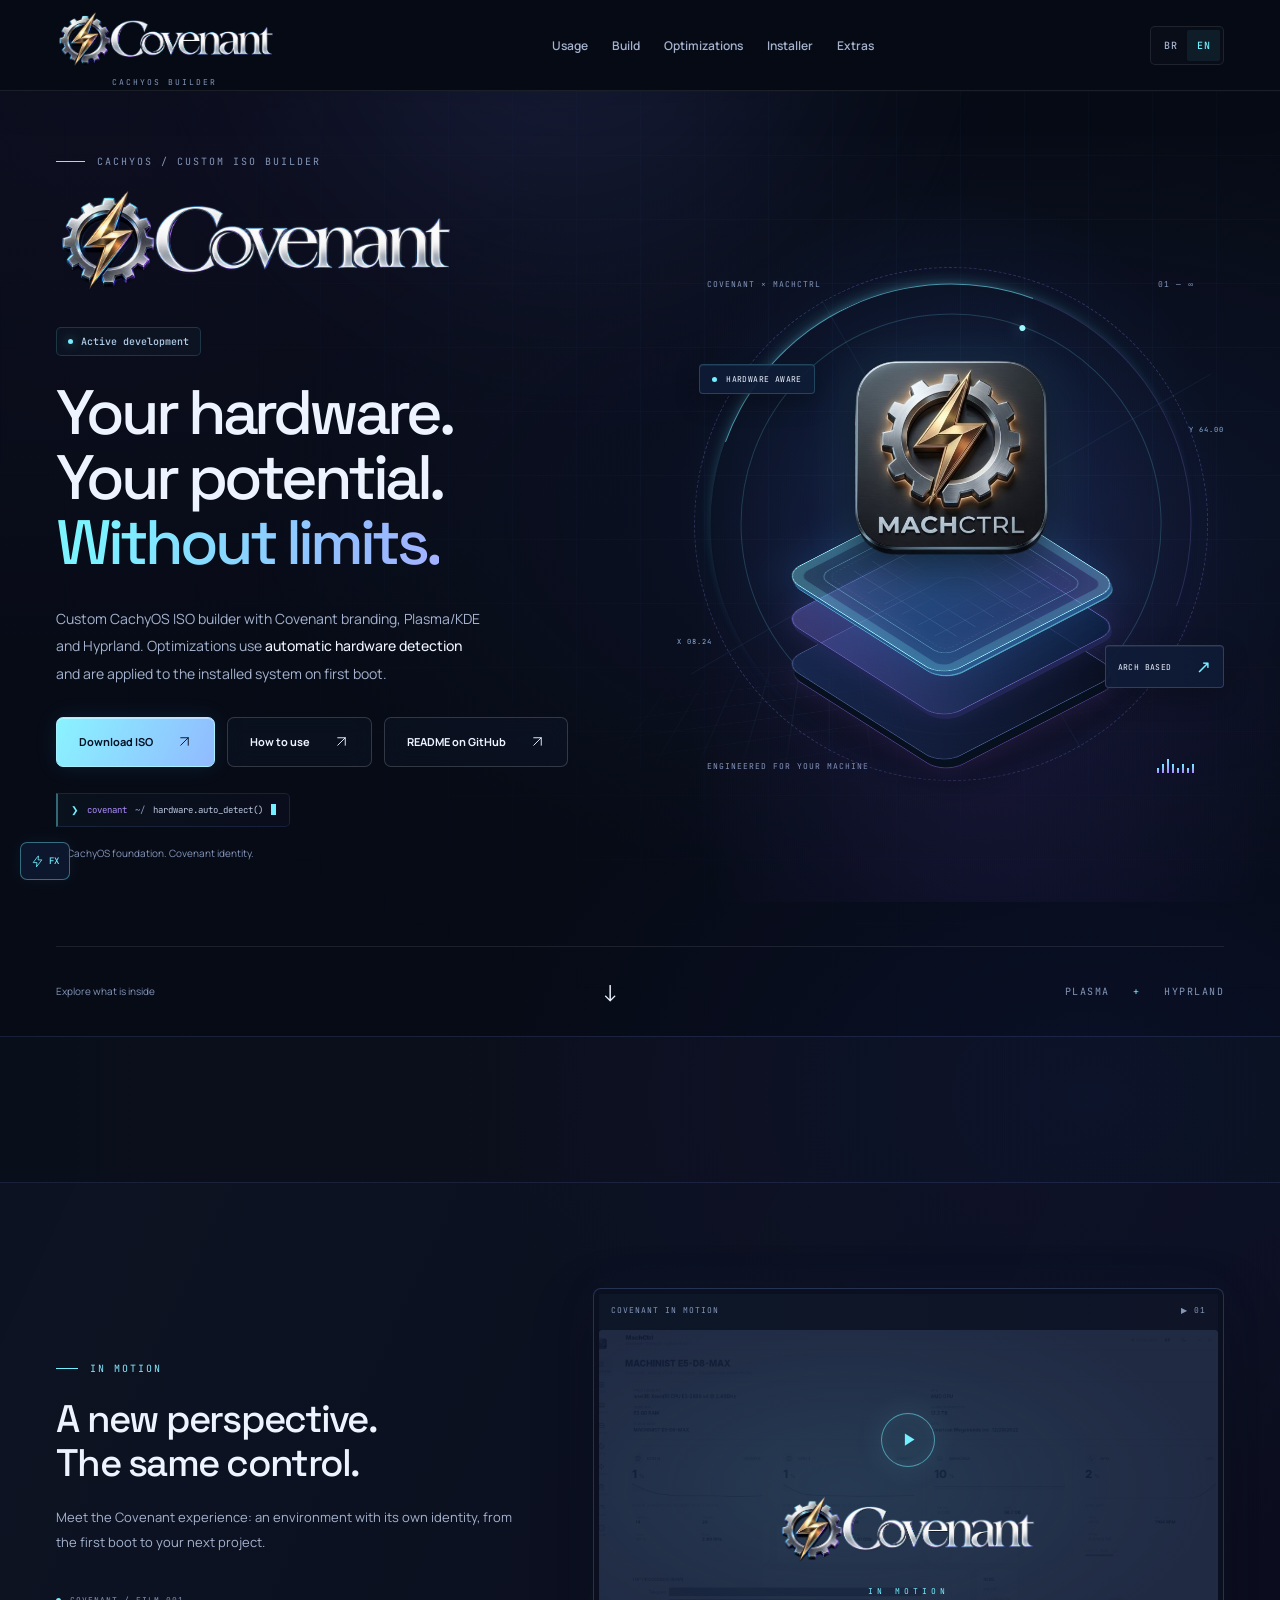
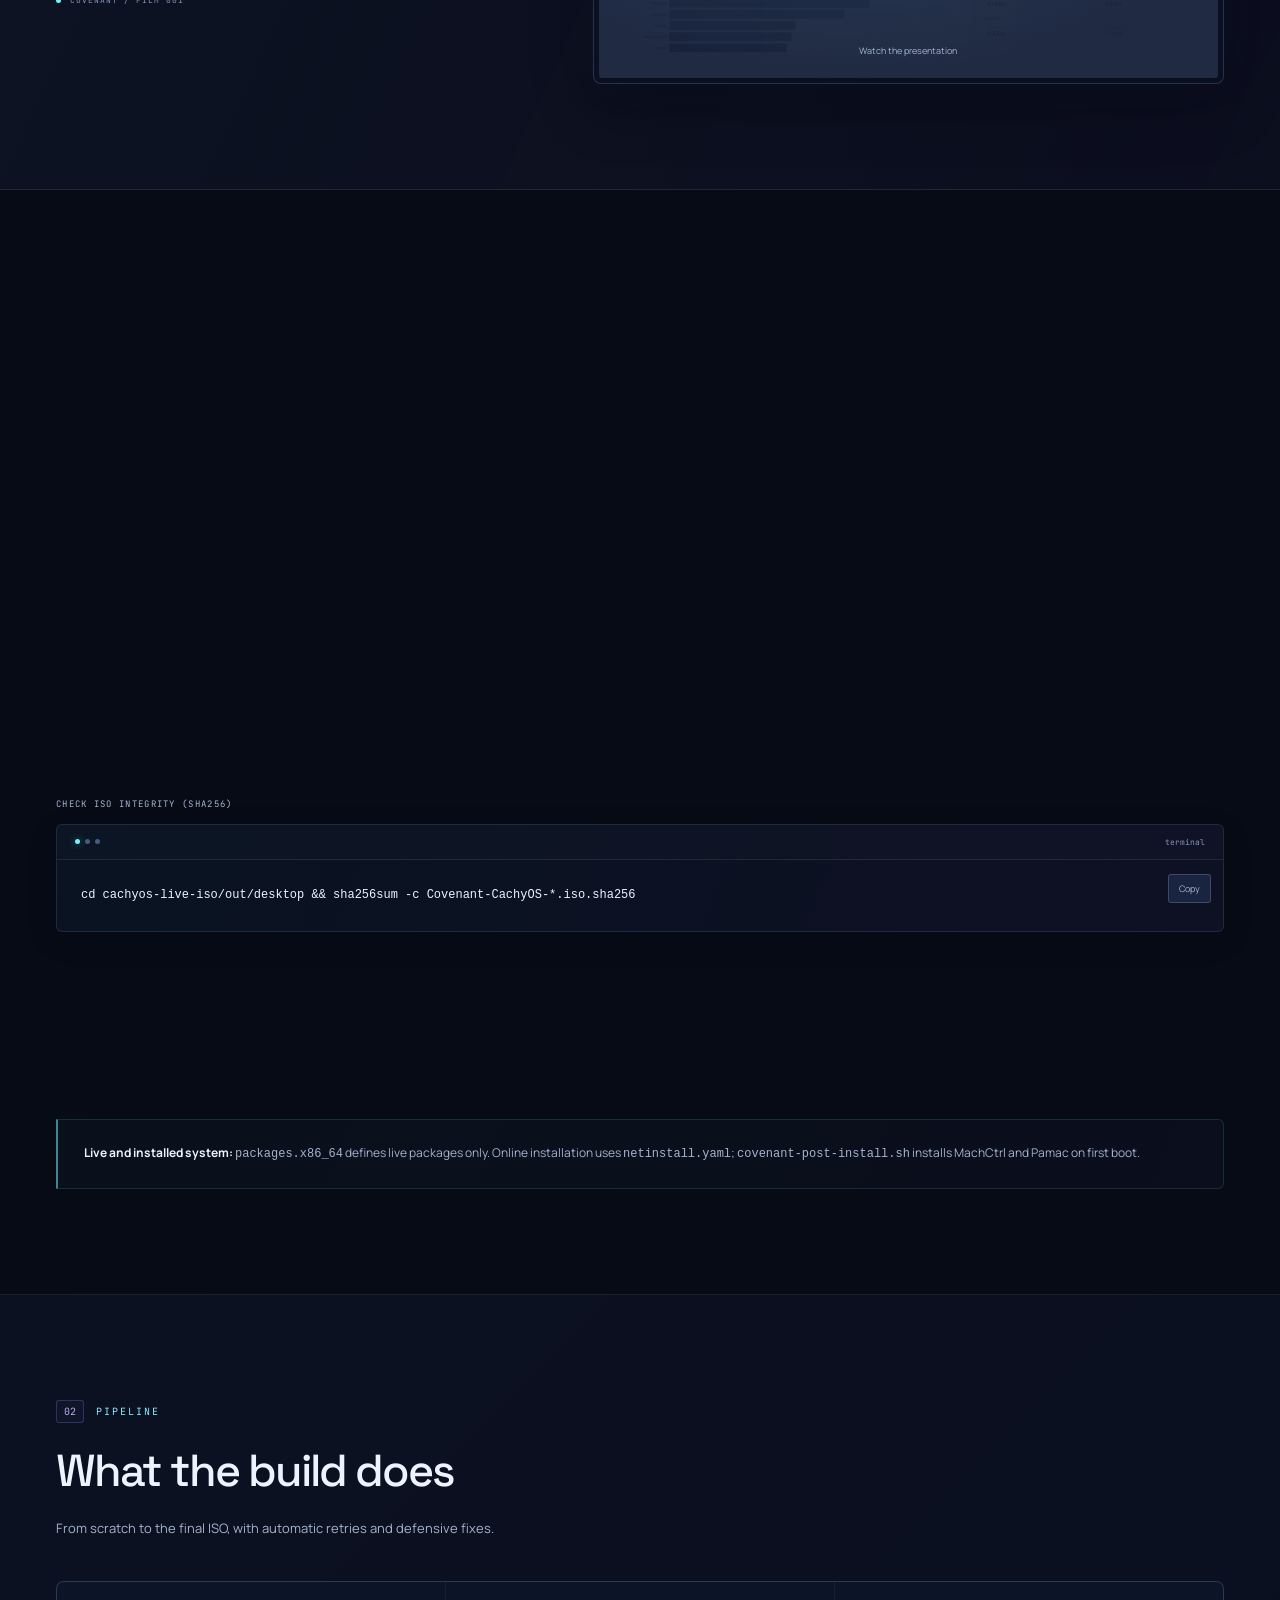
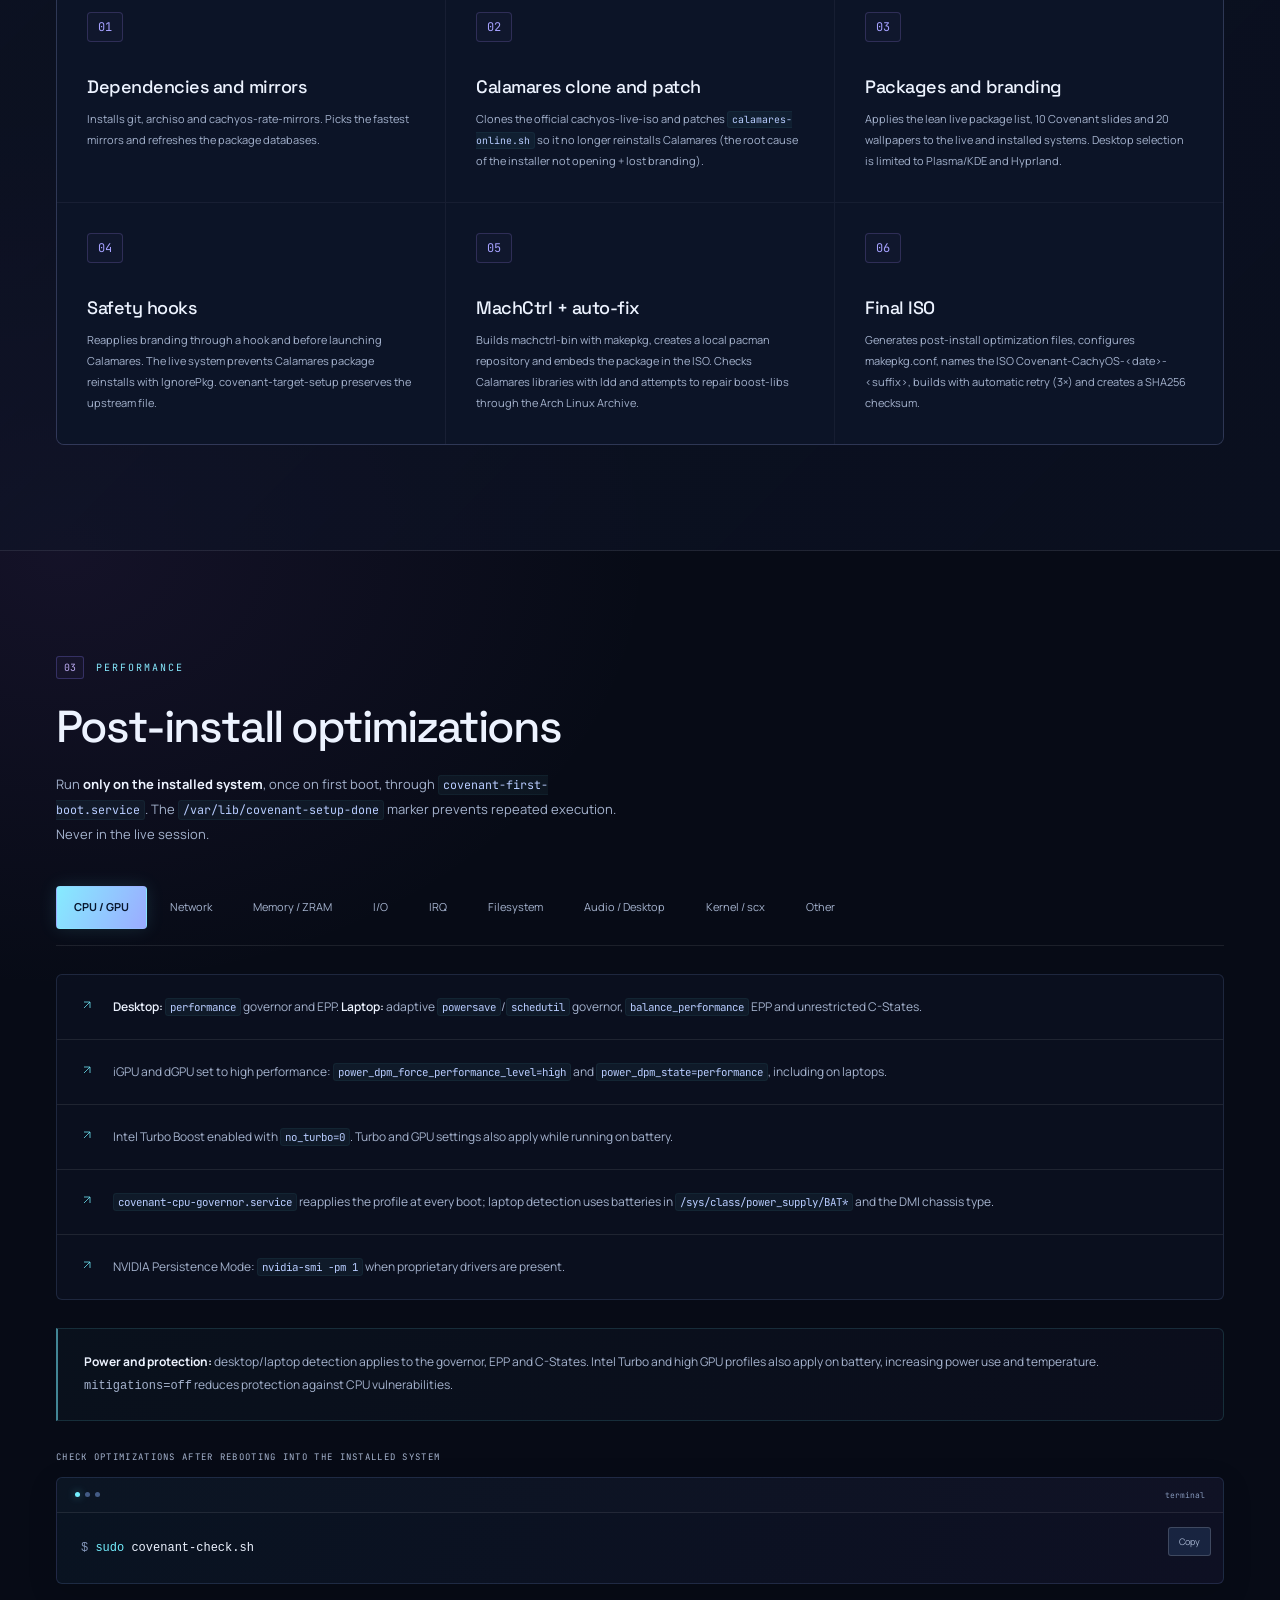
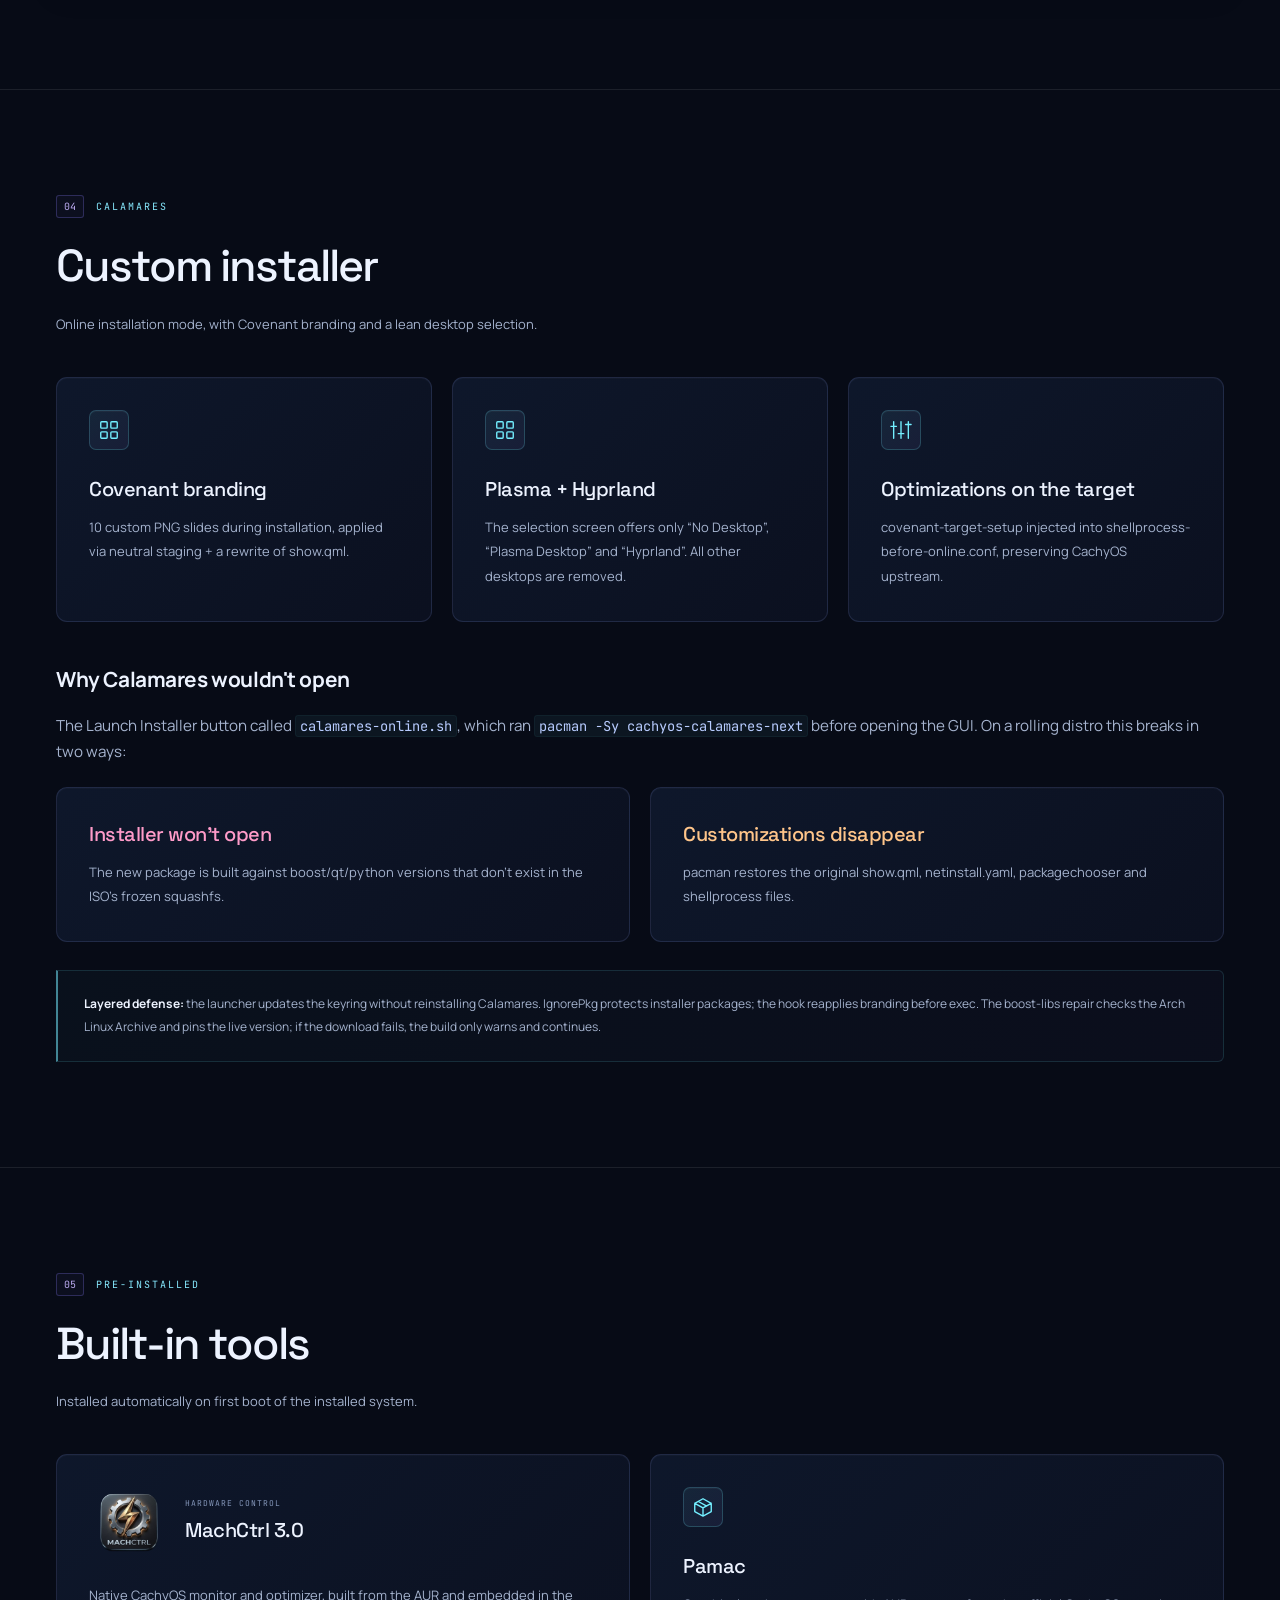
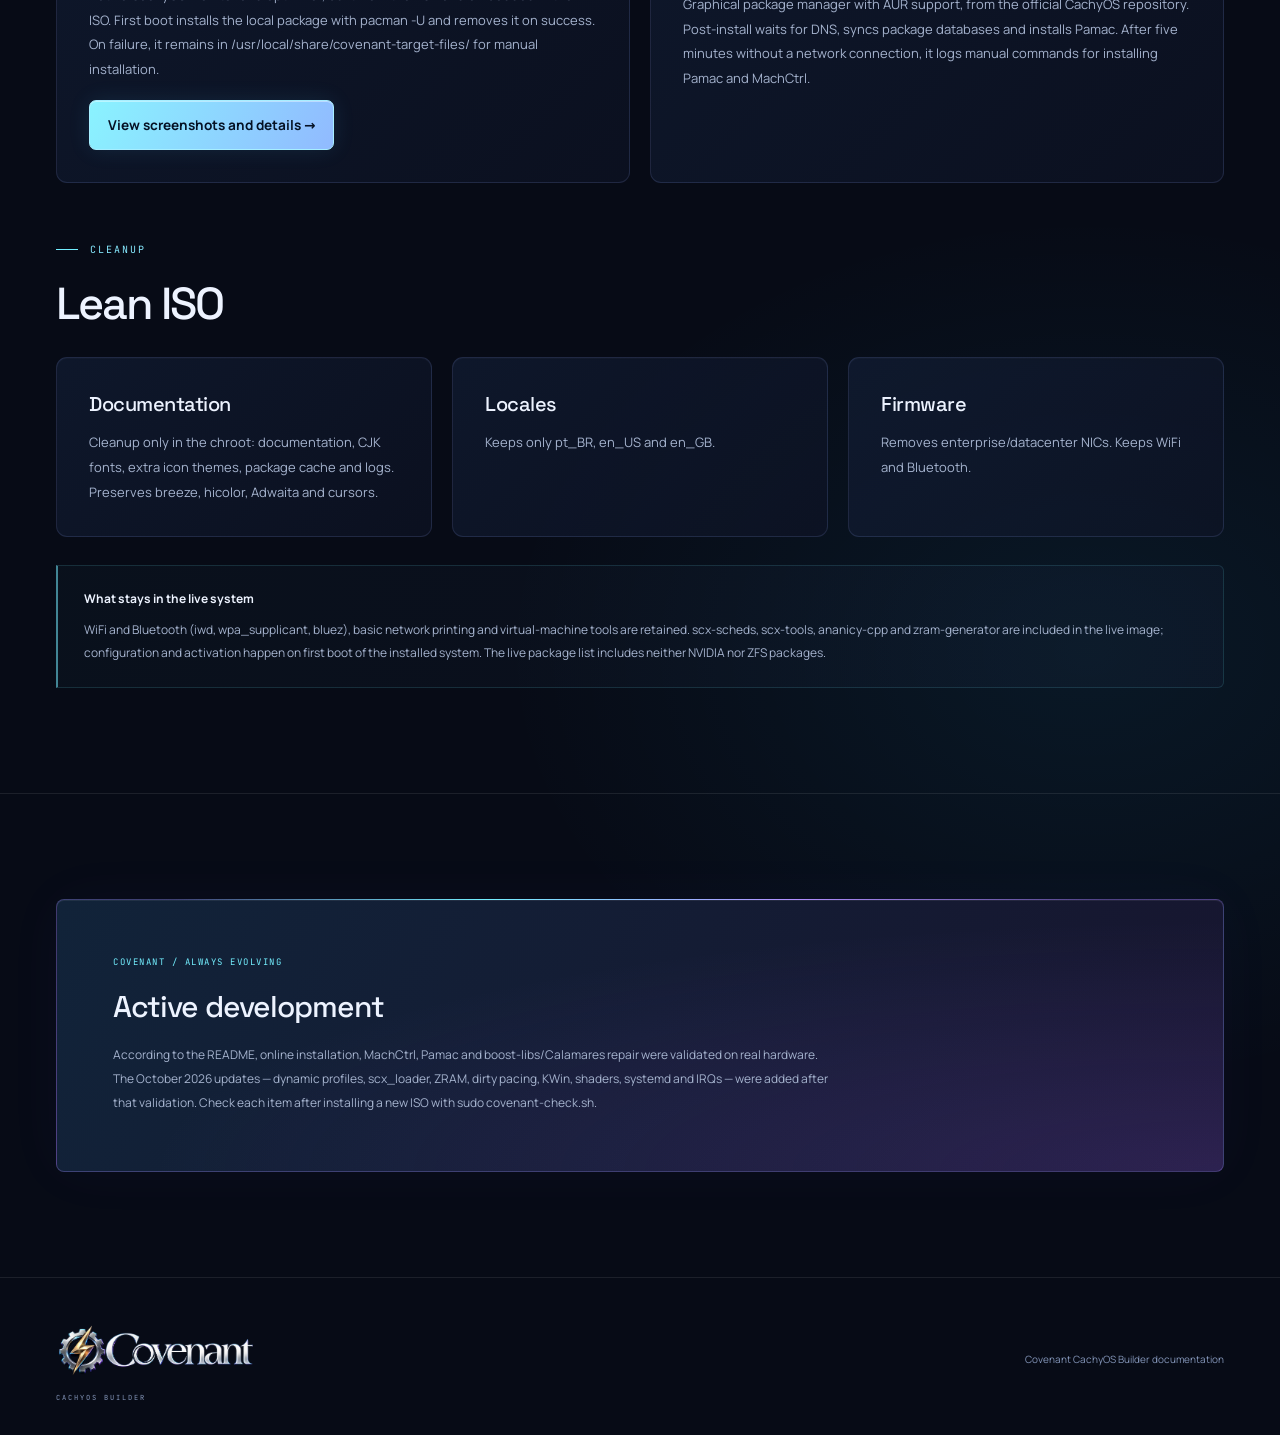
==== commit ea6596d6: "Update index.html" ====
--- a/index.html
+++ b/index.html
@@ -50,7 +50,7 @@
       <p data-i18n="i008" class="lead">Builder de ISO customizada do CachyOS com branding Covenant, Plasma/KDE e Hyprland. As otimizações usam <strong style="color: var(--text)">detecção automática de hardware</strong> e são aplicadas no sistema instalado, no primeiro boot.</p>
 
       <div class="hero-actions">
-        <a data-i18n="d_download" href="https://drive.google.com/file/d/1F70awzxuk4bHnjtIM75ulhdrQN4G6muO/view?usp=sharing" id="btn-download" class="btn btn-primary" target="_blank" rel="noopener noreferrer">Download da ISO <svg class="line-icon" viewBox="0 0 24 24" aria-hidden="true"><path d="M6 18 18 6M6 6h12v12"/></svg></a>
+        <a data-i18n="d_download" href="https://drive.google.com/file/d/1ypQL4SDSD5ouAsPdRz_LBAJw1QX8Efzs/view?usp=sharing" id="btn-download" class="btn btn-primary" target="_blank" rel="noopener noreferrer">Download da ISO <svg class="line-icon" viewBox="0 0 24 24" aria-hidden="true"><path d="M6 18 18 6M6 6h12v12"/></svg></a>
         <a data-i18n="i010" href="#uso" class="btn btn-ghost">Como usar <svg class="line-icon" viewBox="0 0 24 24" aria-hidden="true"><path d="M6 18 18 6M6 6h12v12"/></svg></a>
         <a data-i18n="b_readme" href="https://github.com/araujo791/Covenant-CachyOs-Builder#readme" class="btn btn-ghost" target="_blank" rel="noopener noreferrer">README no GitHub <svg class="line-icon" viewBox="0 0 24 24" aria-hidden="true"><path d="M6 18 18 6M6 6h12v12"/></svg></a>
 
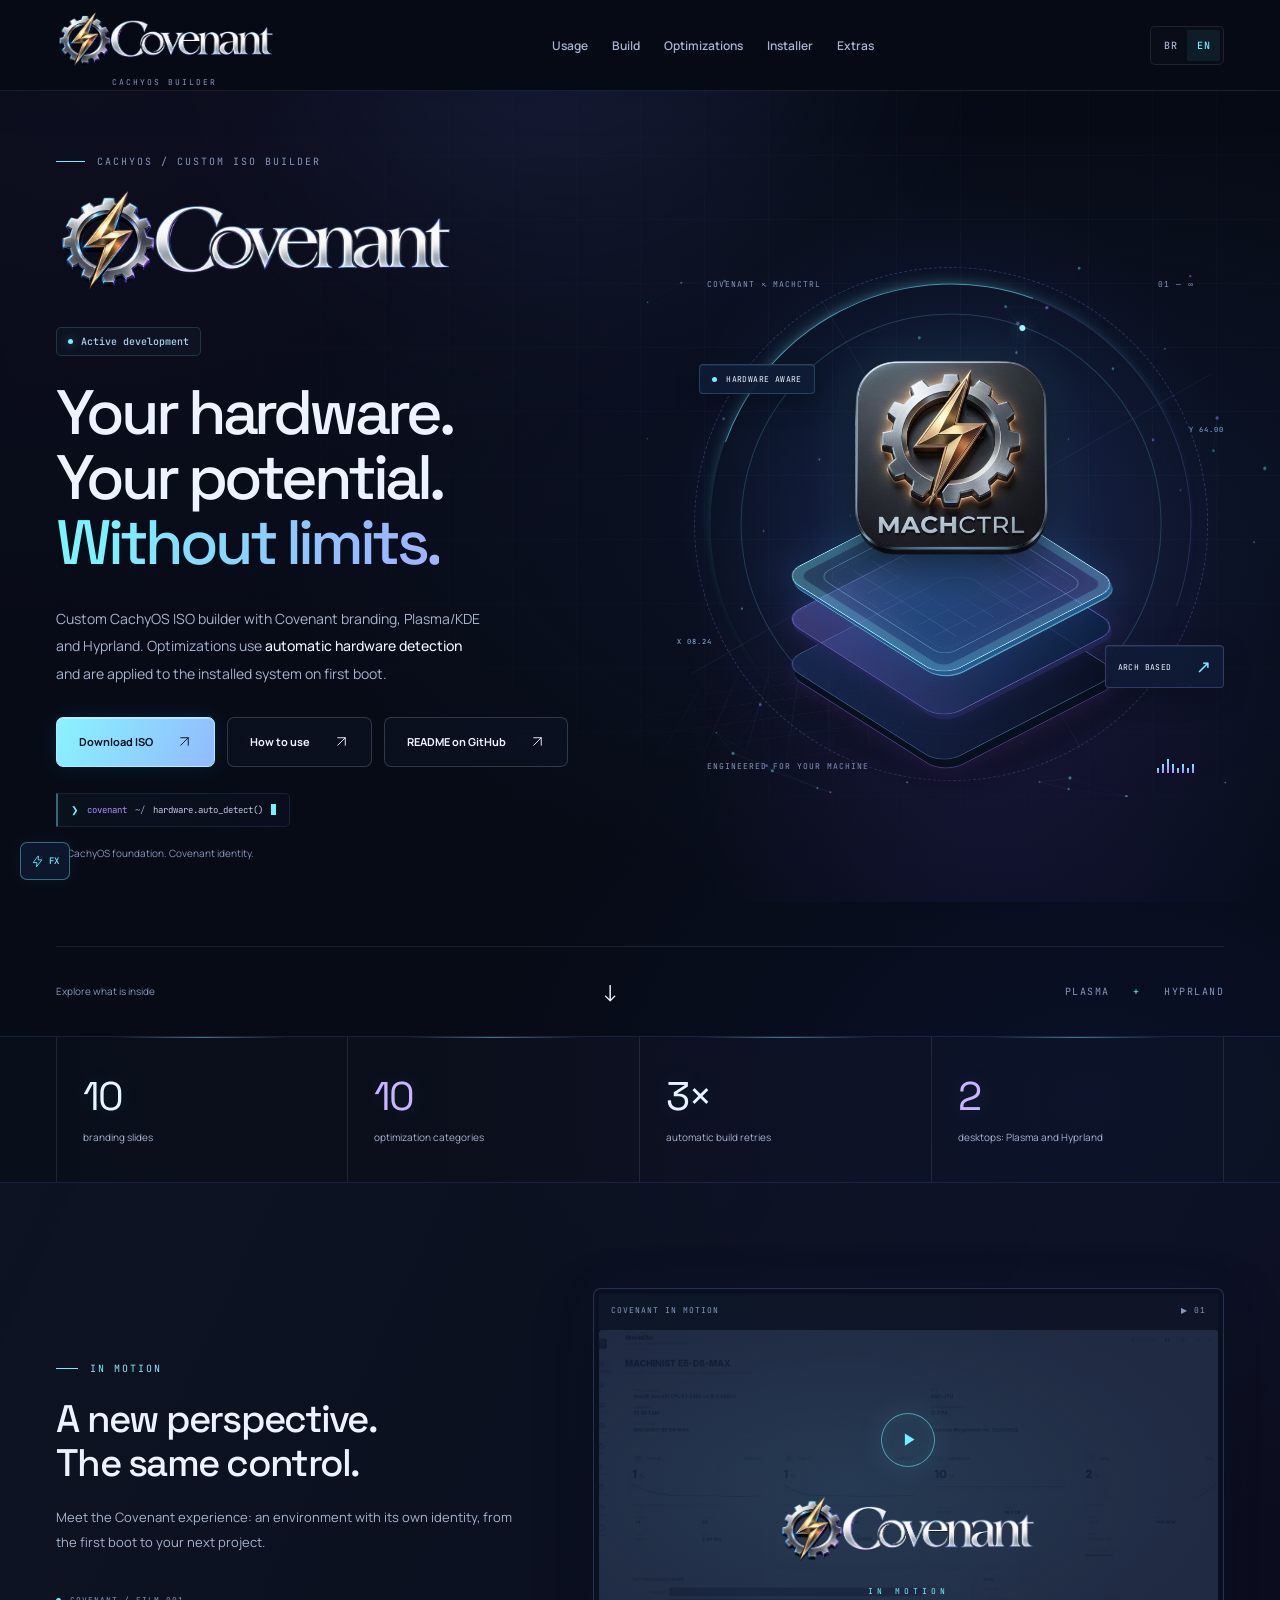
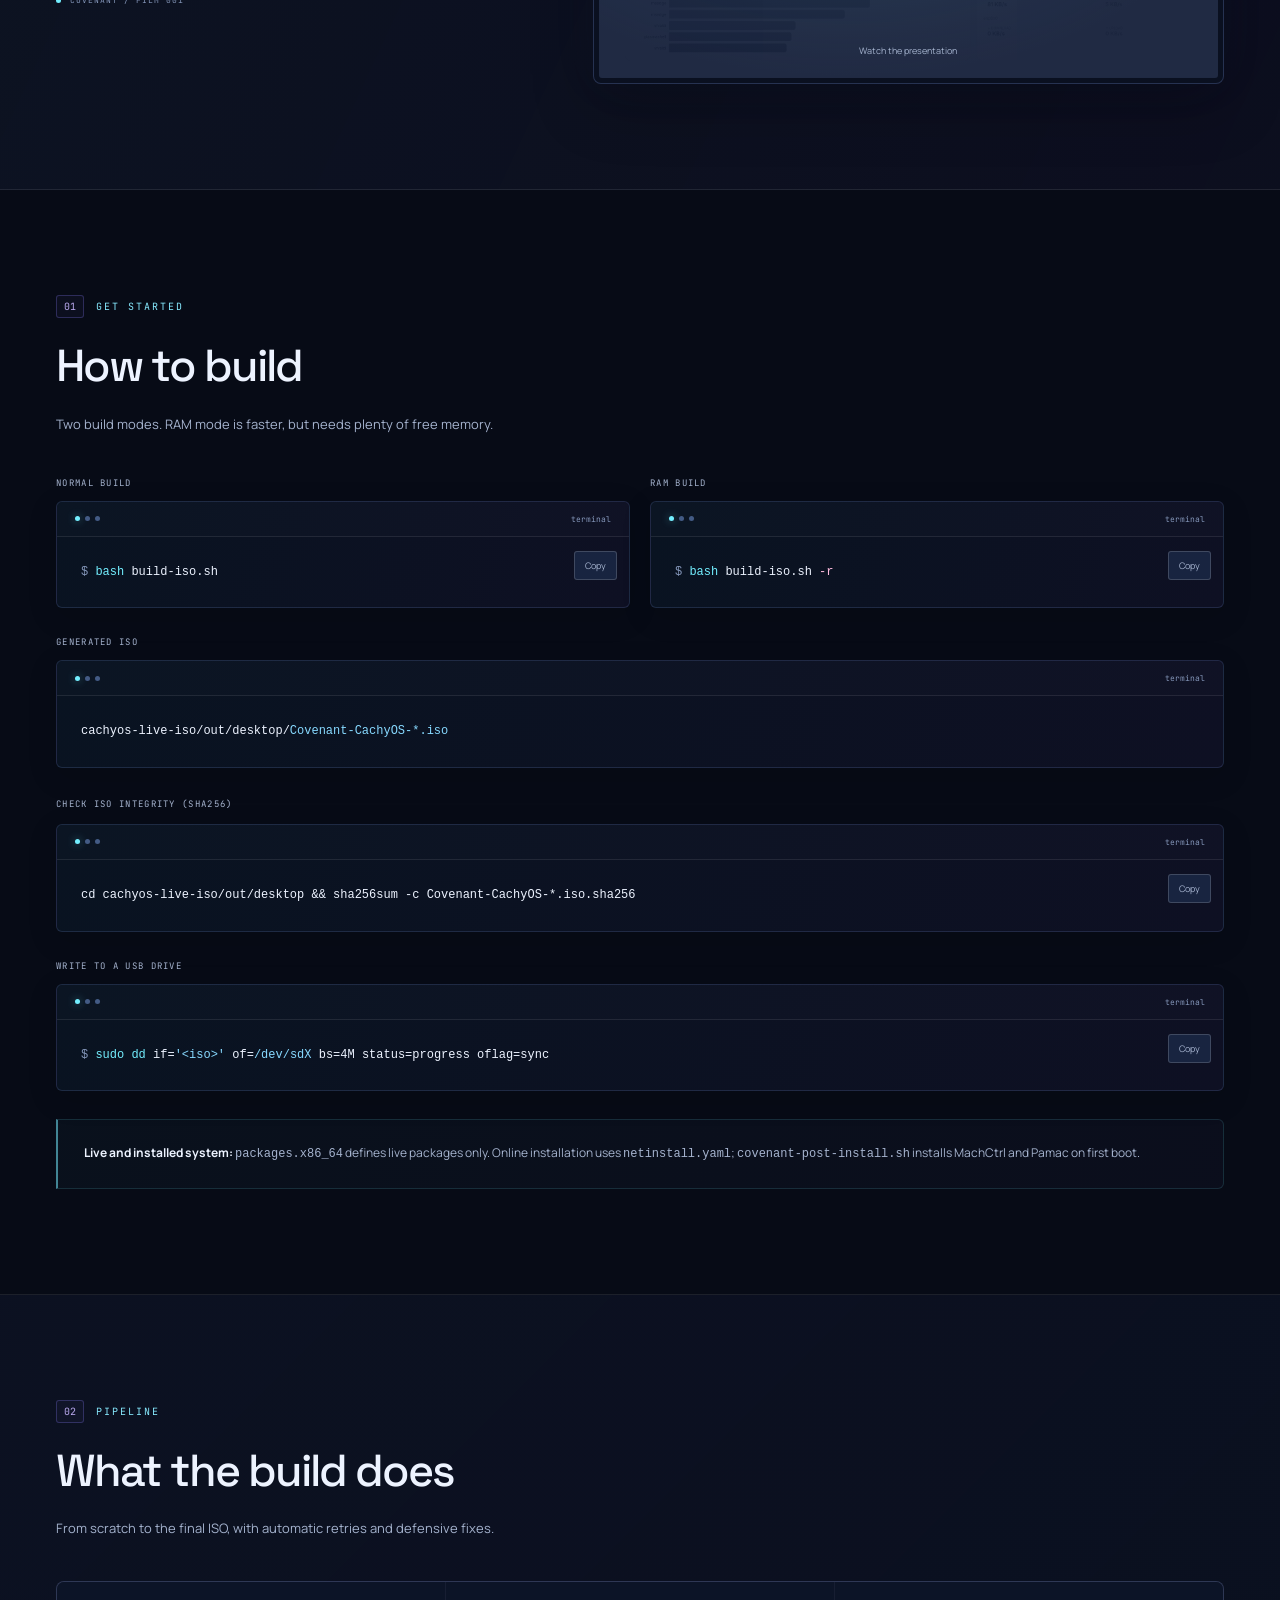
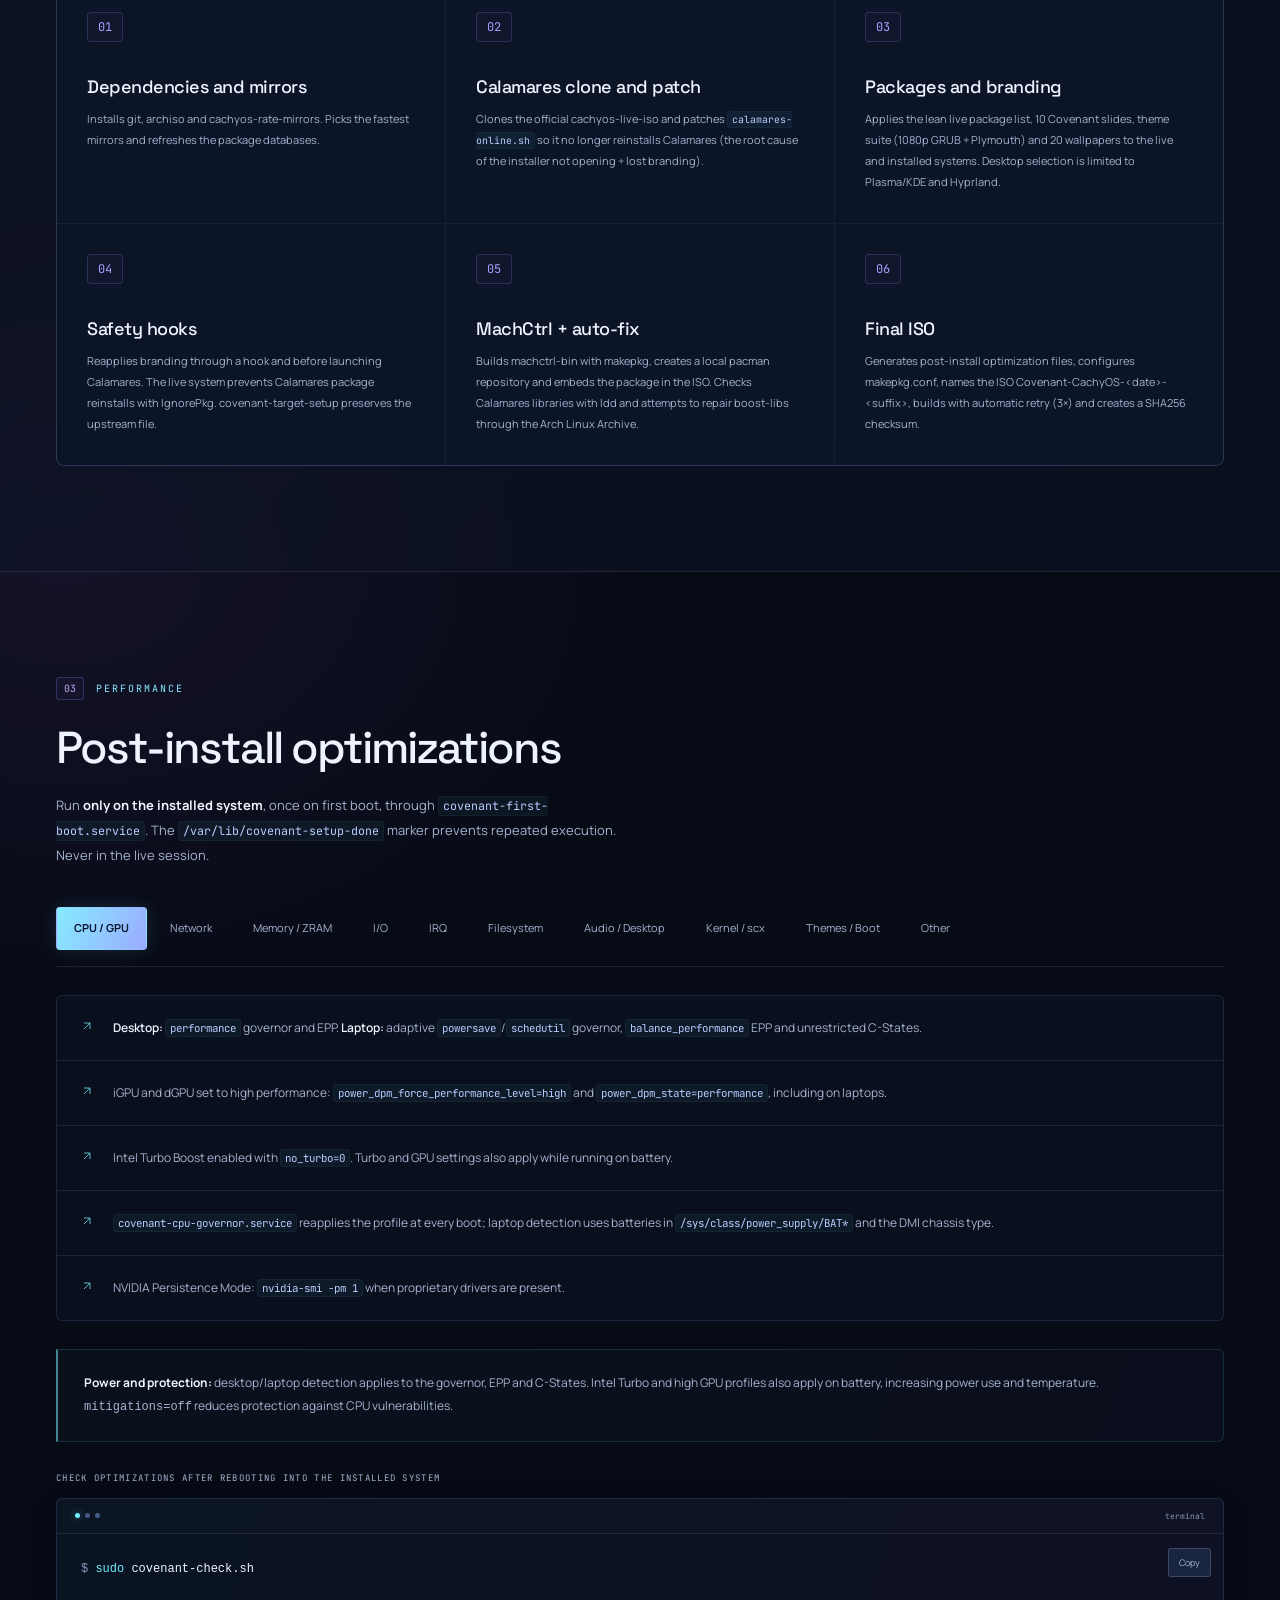
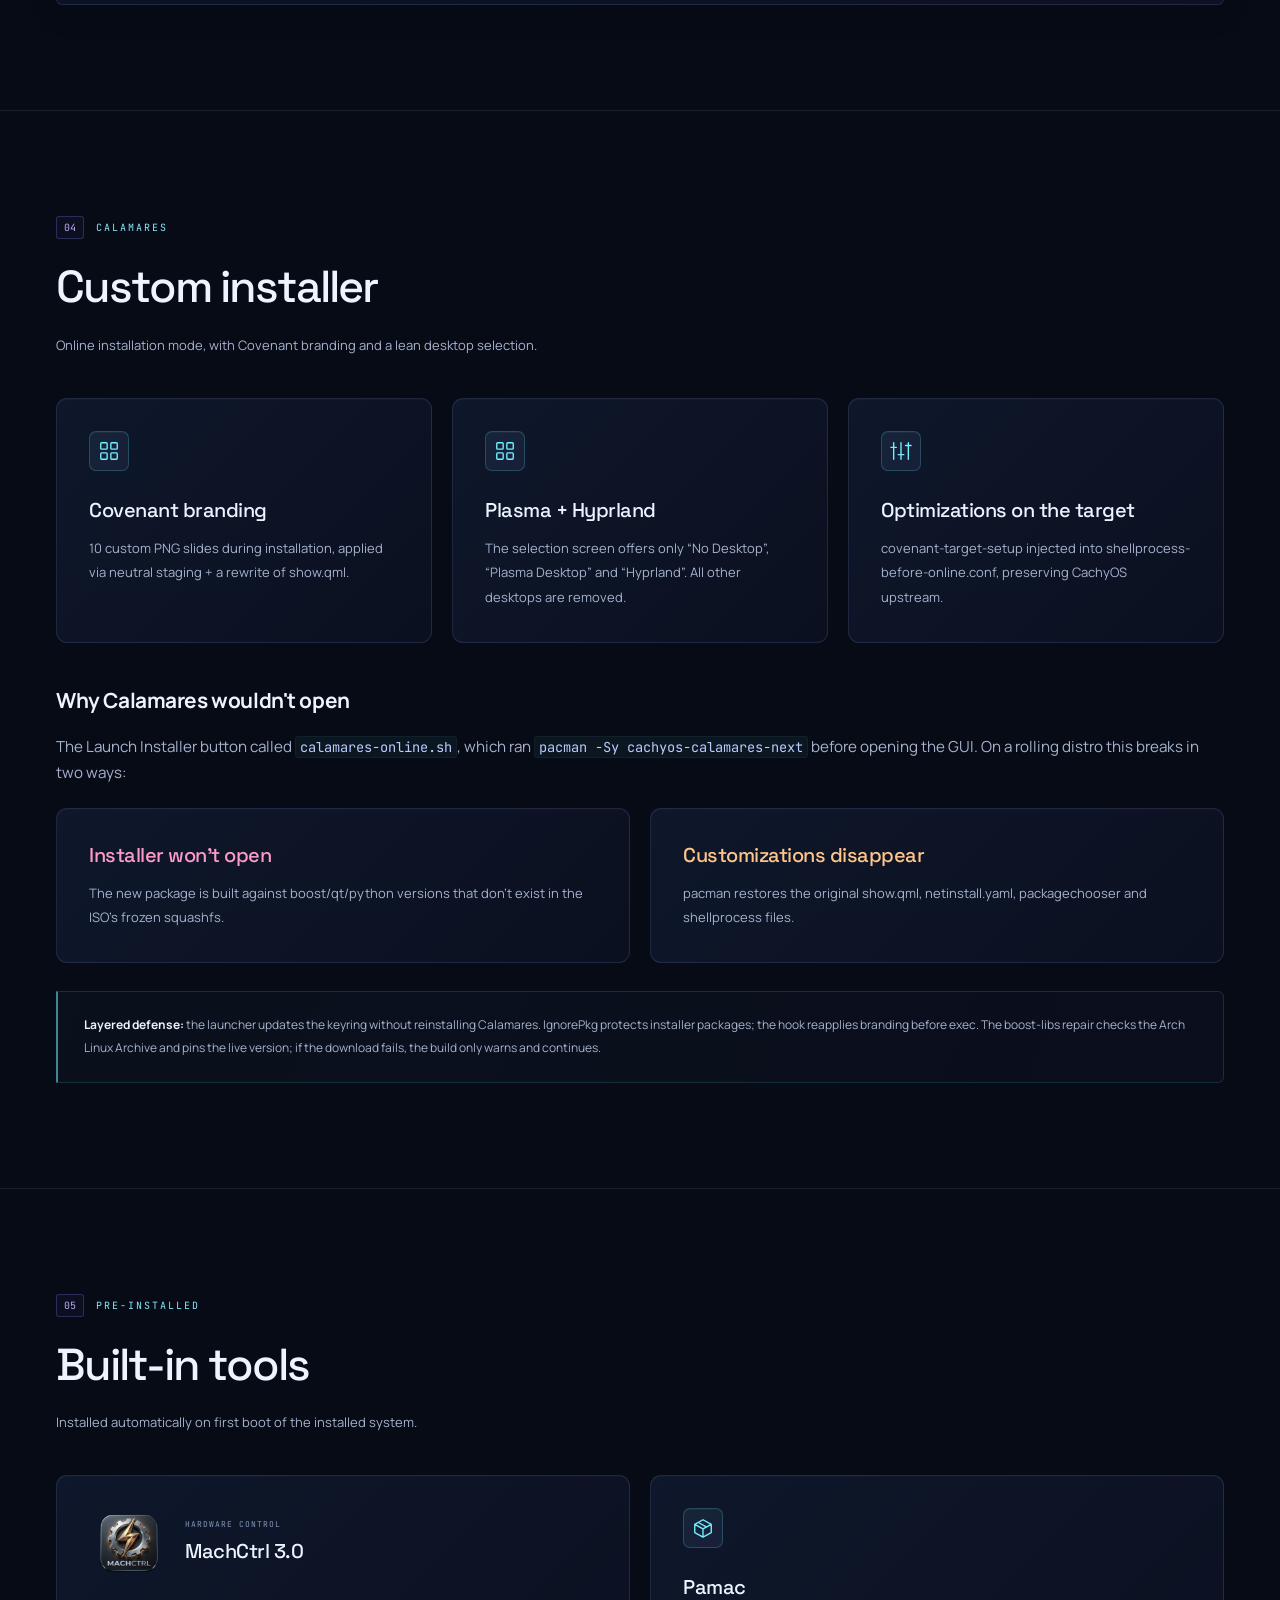
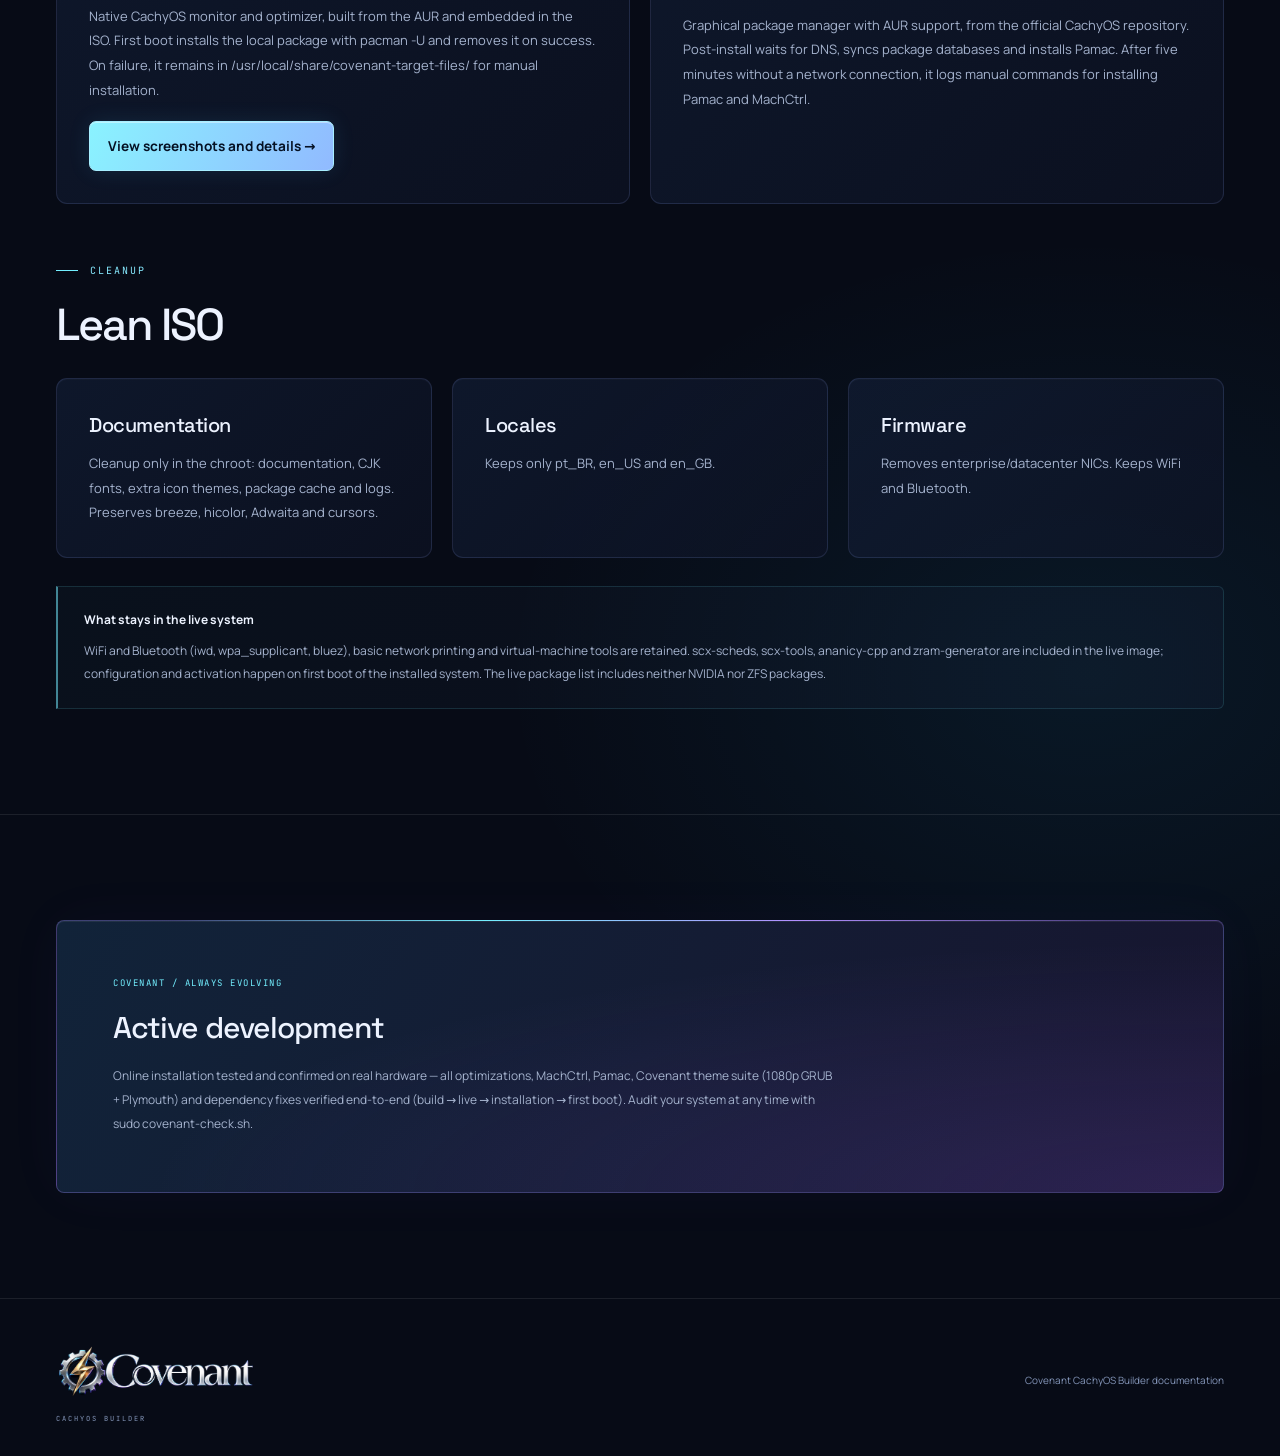
==== commit cae8898b: "docs: sincronizar com a suíte de temas Covenant e atualizações do README" ====
--- a/index.html
+++ b/index.html
@@ -90,7 +90,7 @@
           <div data-i18n="i012" class="stat-label">slides de branding</div>
         </div>
         <div class="stat reveal-up delay-1">
-          <div class="stat-num"><span data-count="9">9</span></div>
+          <div class="stat-num"><span data-count="10">10</span></div>
           <div data-i18n="i013" class="stat-label">categorias de otimização</div>
         </div>
         <div class="stat reveal-up delay-2">
@@ -206,7 +206,7 @@
           <div class="step-num">3</div>
           <div>
             <h4 data-i18n="i034">Pacotes e branding</h4>
-            <p data-i18n="i035">Aplica a lista enxuta do live, 10 slides Covenant e 20 wallpapers no live e no sistema instalado. A seleção de desktops fica restrita a Plasma/KDE e Hyprland.</p>
+            <p data-i18n="i035">Aplica a lista enxuta do live, 10 slides Covenant, suíte de temas (GRUB 1080p + Plymouth) e 20 wallpapers no live e no sistema instalado. A seleção de desktops fica restrita a Plasma/KDE e Hyprland.</p>
           </div>
         </div>
         <div class="step reveal-up">
@@ -250,6 +250,7 @@
         <button data-i18n="i050" class="opt-tab" data-tab="fs">Filesystem</button>
         <button data-i18n="b_audio_tab" class="opt-tab" data-tab="audio">Áudio / Desktop</button>
         <button data-i18n="i051" class="opt-tab" data-tab="kernel">Kernel / scx</button>
+        <button data-i18n="b_themes_tab" class="opt-tab" data-tab="temas">Temas / Boot</button>
         <button data-i18n="i052" class="opt-tab" data-tab="outros">Outros</button>
       </div>
 
@@ -340,6 +341,15 @@
         </ul>
       </div>
 
+      <div class="opt-panel" id="panel-temas">
+        <ul class="opt-list">
+          <li><span data-i18n="b_theme_grub"><strong>GRUB Custom 1080p:</strong> resolução 1920x1080/1280x720, fontes Open Sans anti-serrilhado (compiladas com autohint inteligente), seletor 9-slice PNG32 truecolor e logo Covenant transparente.</span></li>
+          <li><span data-i18n="b_theme_plymouth"><strong>Plymouth Boot &amp; Shutdown:</strong> inicialização e desligamento em tela preta pura, sem poluição de logs do systemd, com logo Covenant em alta resolução (750x250) e barra de progresso cyan elegante.</span></li>
+          <li><span data-i18n="b_theme_staging"><strong>Staging e Instalação Automática:</strong> suíte de temas embutida no airootfs em <code>/usr/local/share/covenant-target-files/themes/</code> e ativada no primeiro boot pelo <code>covenant-post-install.sh</code>.</span></li>
+          <li><span data-i18n="b_theme_wallpapers"><strong>20 Wallpapers Covenant:</strong> coletânea exclusiva em alta resolução embutida no live e copiada diretamente para o sistema instalado.</span></li>
+        </ul>
+      </div>
+
       <div class="opt-panel" id="panel-outros">
         <ul class="opt-list">
           <li><span data-i18n="i082"><strong>Journald:</strong> persistente, comprimido, teto de 256 MB, arquivos de 32 MB e retenção de 1 semana. Coredumps com <code>Storage=none</code>.</span></li>
@@ -455,7 +465,7 @@
     <div class="container">
       <div class="status-box reveal-up">
         <h3 data-i18n="i119">Em desenvolvimento ativo</h3>
-        <p data-i18n="i120">Segundo o README, a instalação online, MachCtrl, Pamac e o reparo de boost-libs/Calamares foram validados em hardware real. A rodada de outubro de 2026 — perfis dinâmicos, scx_loader, ZRAM, dirty pacing, KWin, shaders, systemd e IRQs — entrou depois dessa validação. Confira os itens após instalar uma ISO nova com sudo covenant-check.sh.</p>
+        <p data-i18n="i120">Instalação online testada e funcional em hardware real — todas as otimizações, MachCtrl, Pamac, suíte de temas Covenant (GRUB 1080p + Plymouth) e a correção de dependências confirmados de ponta a ponta (build → live → instalação → primeiro boot). Valide o seu sistema a qualquer momento com sudo covenant-check.sh.</p>
       </div>
     </div>
   </section>
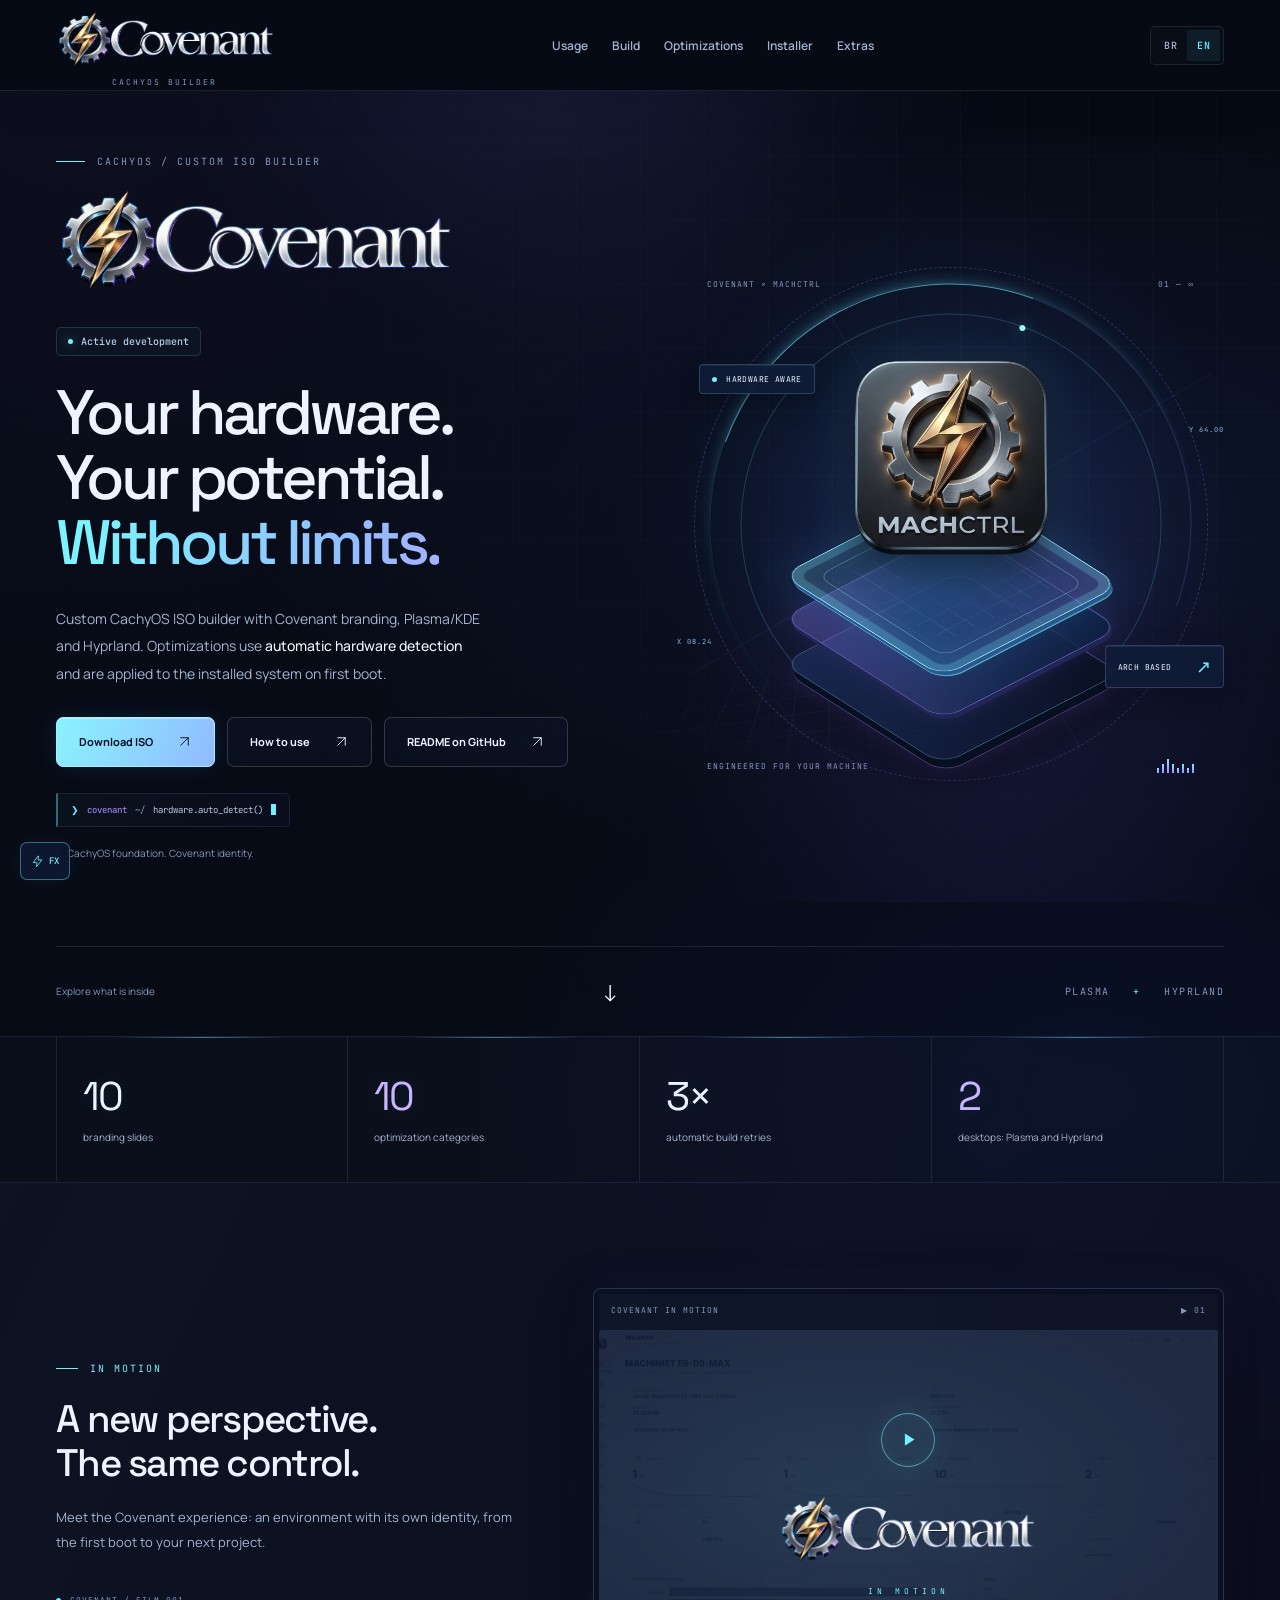
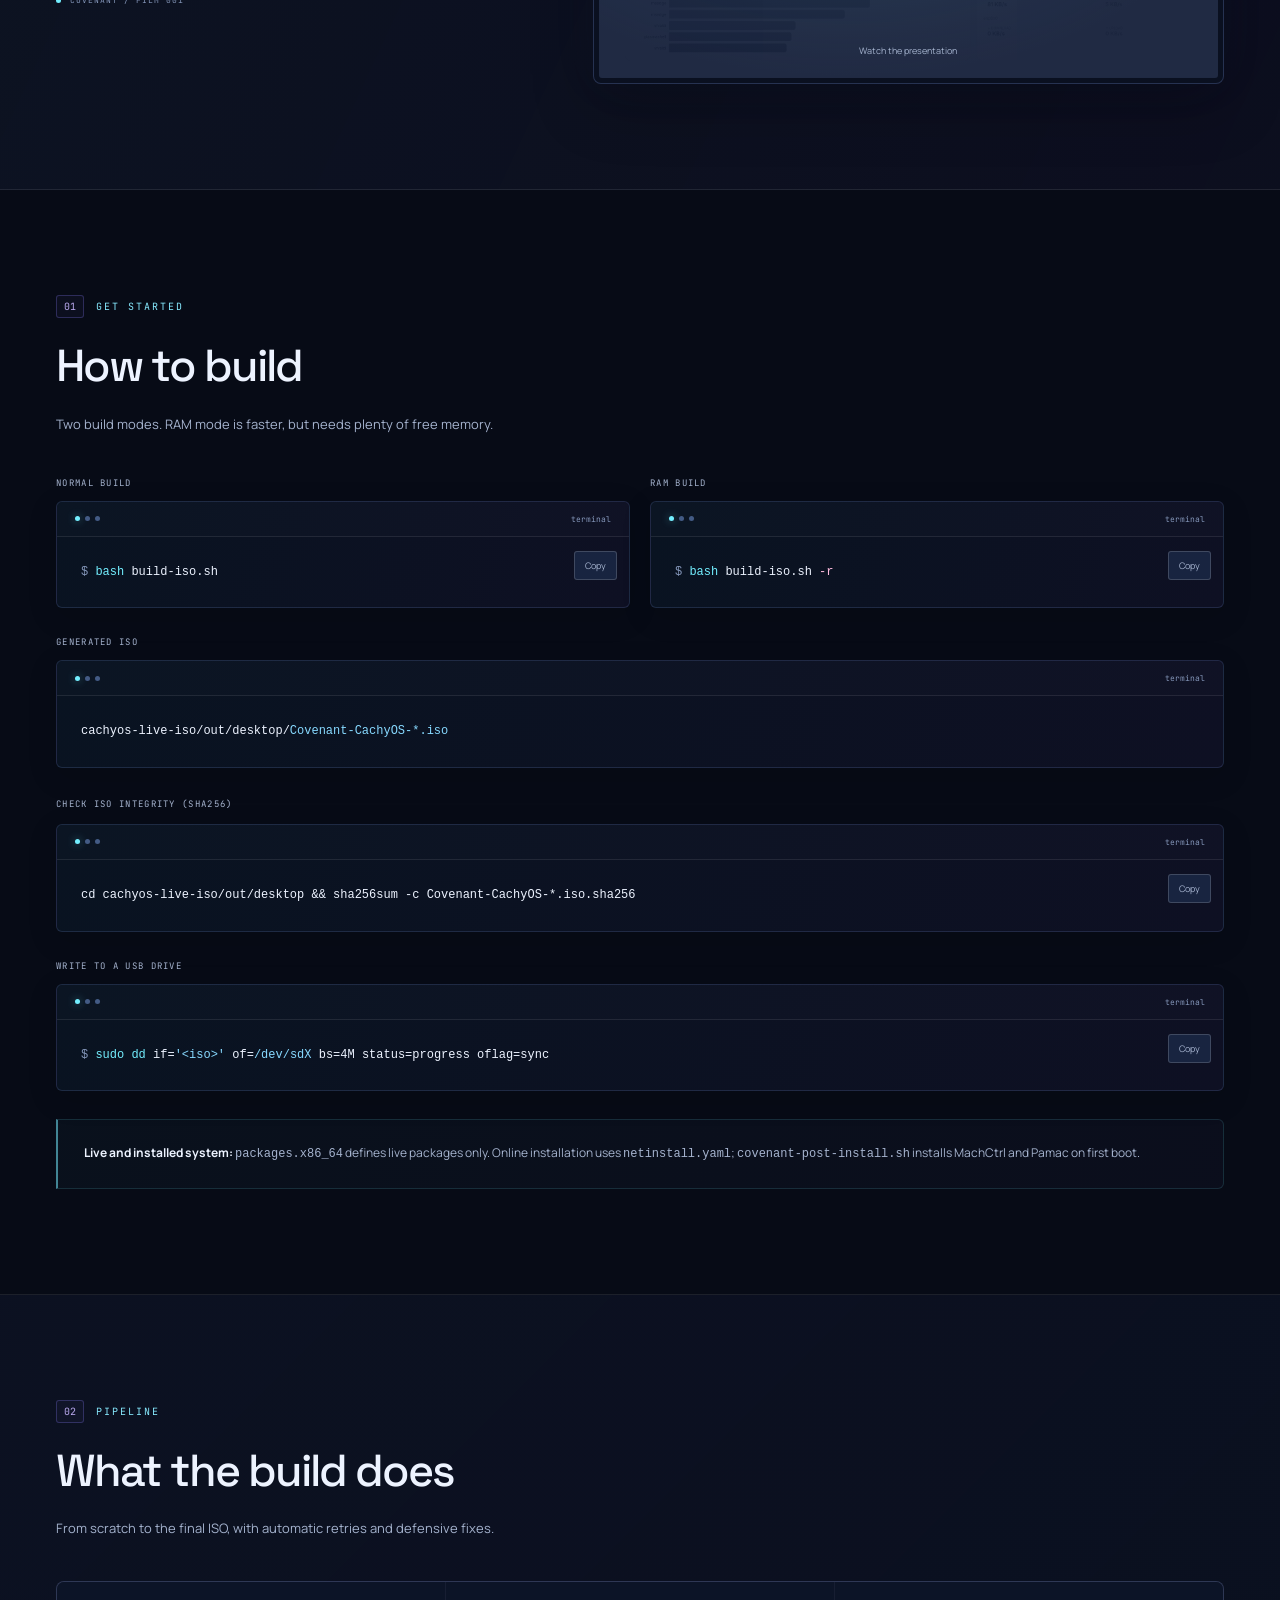
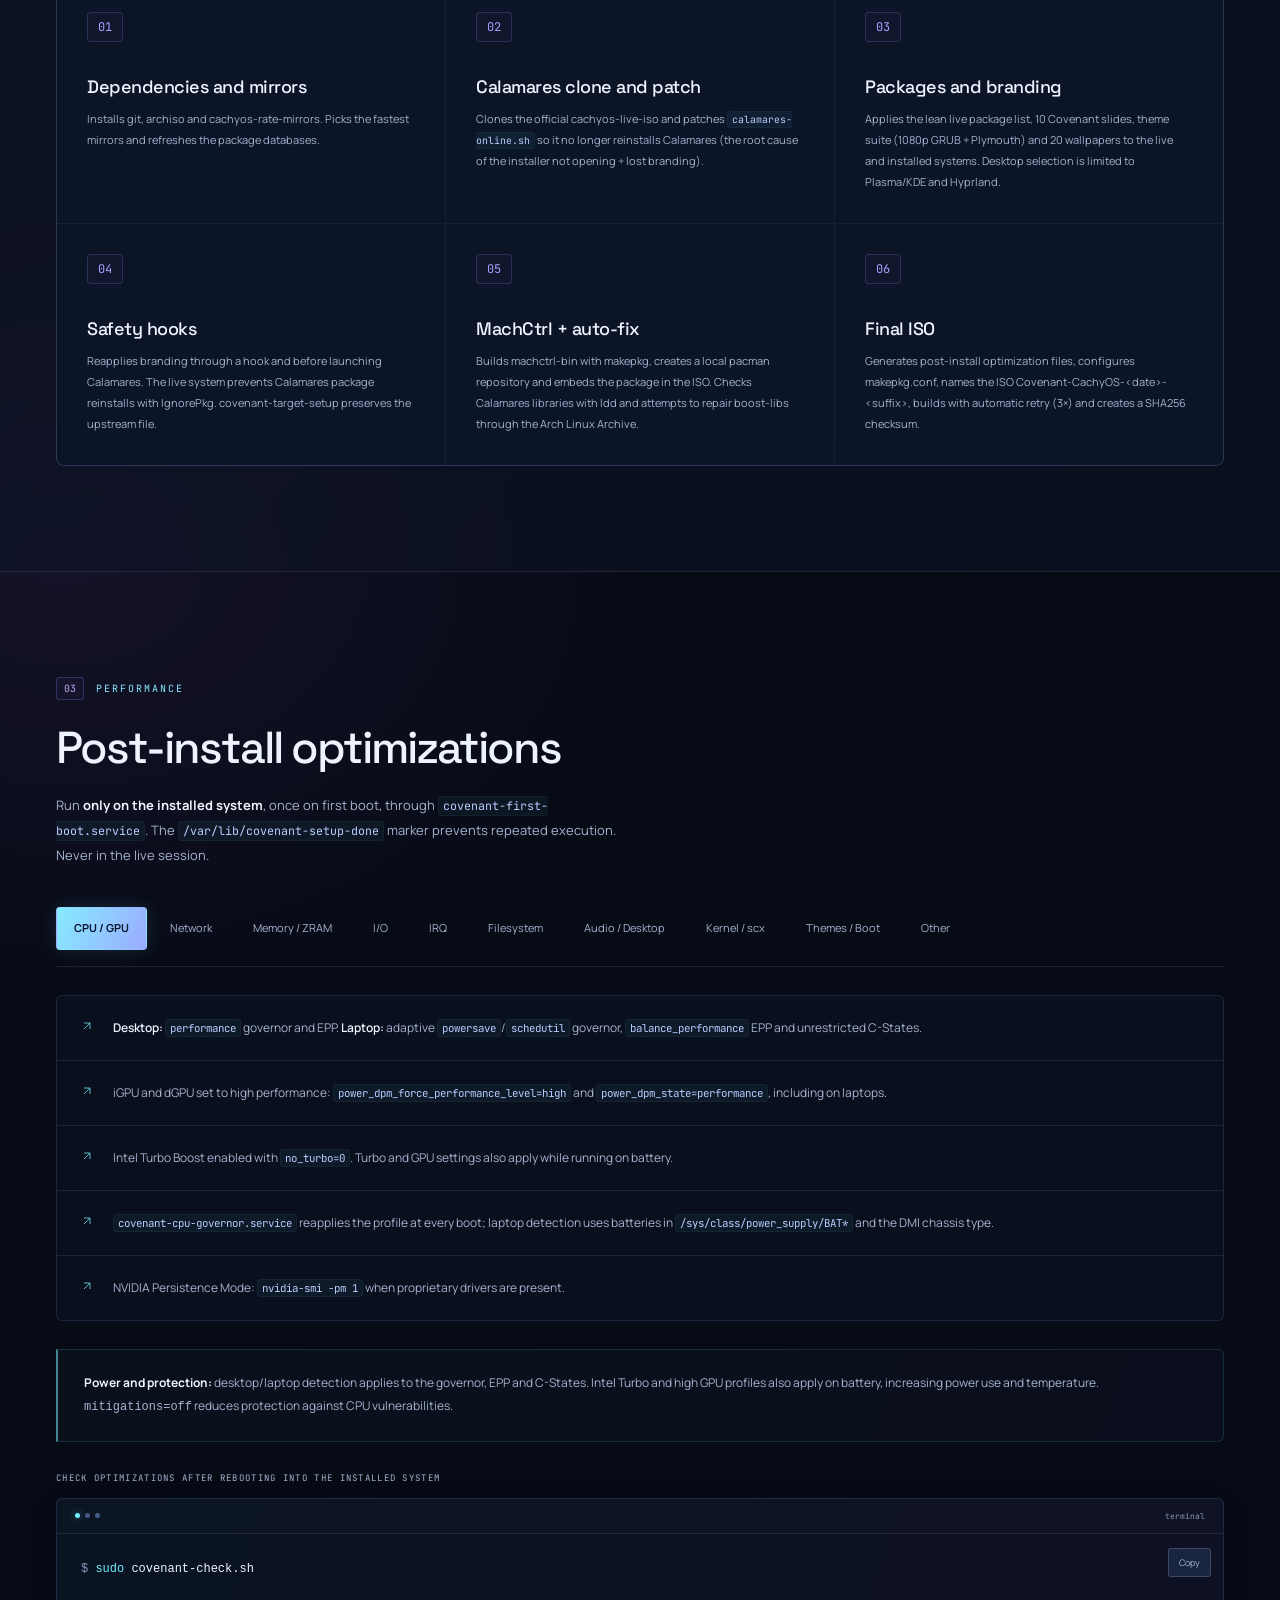
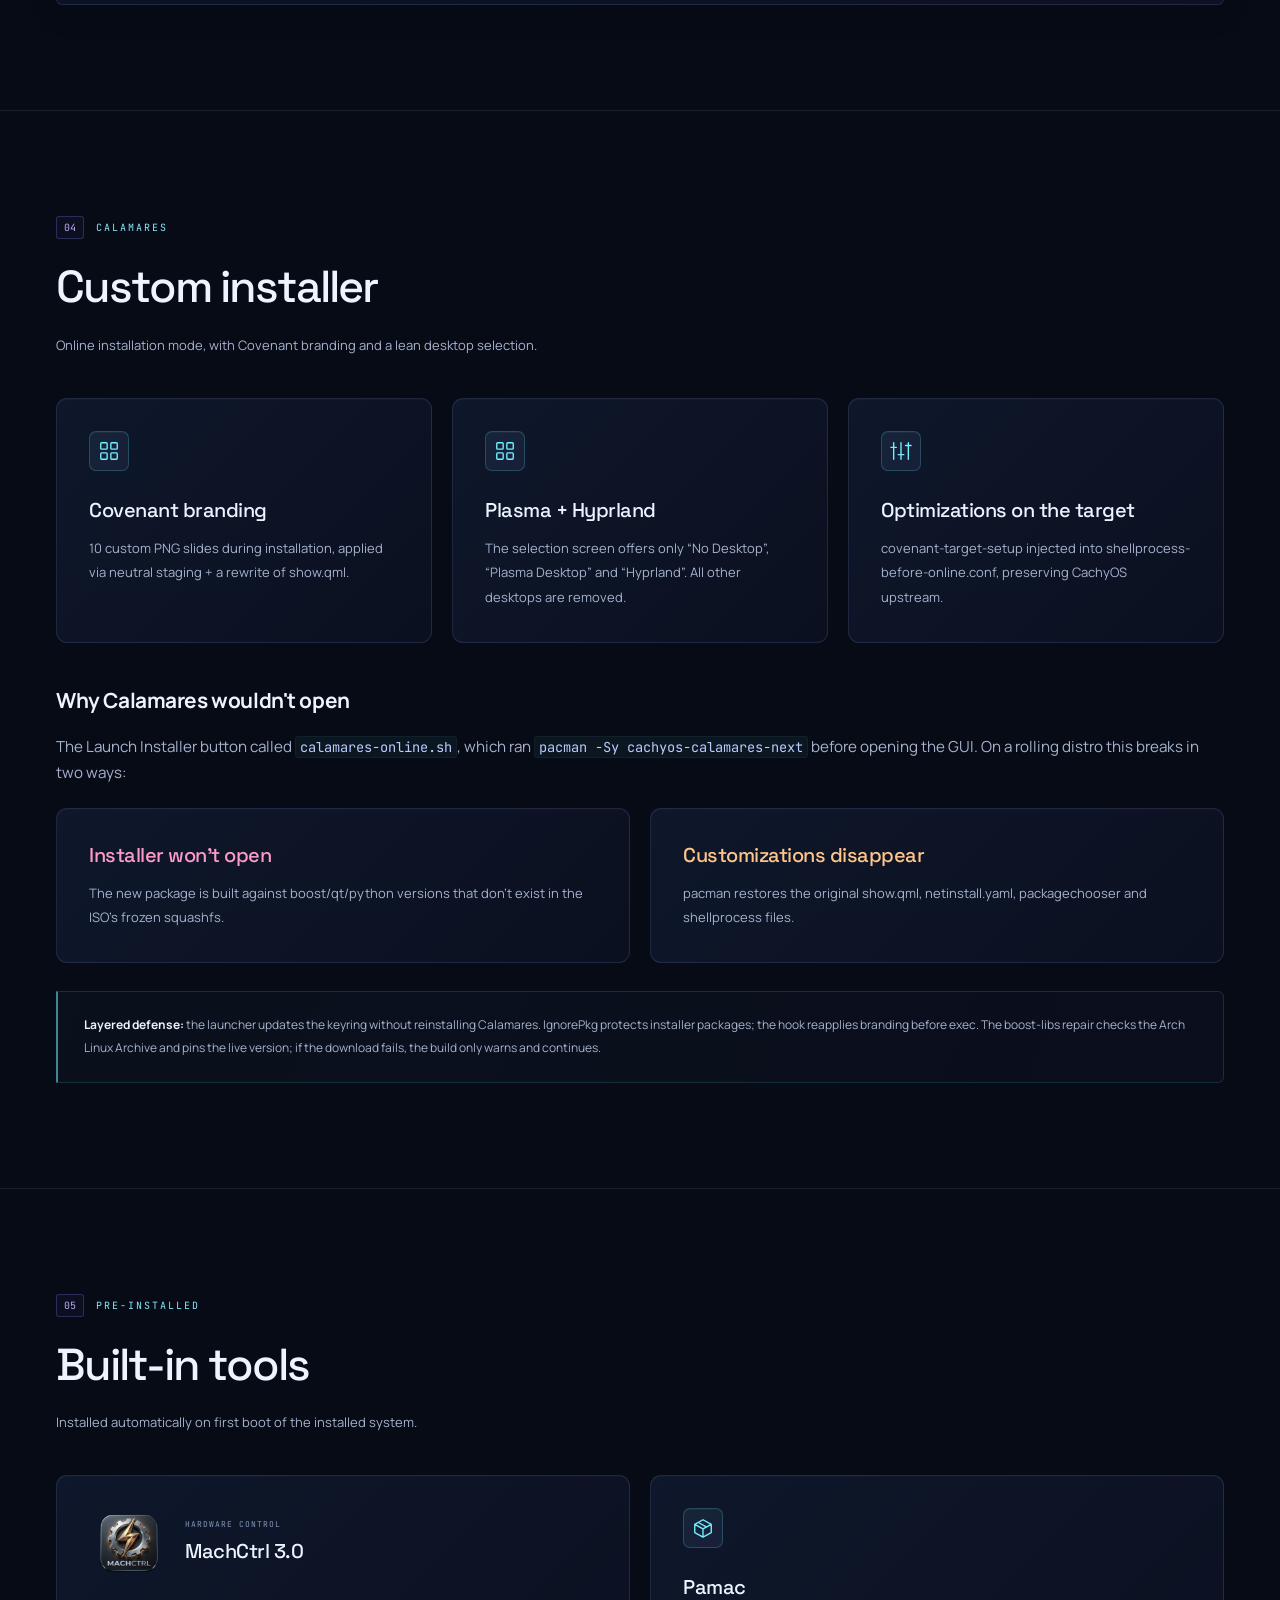
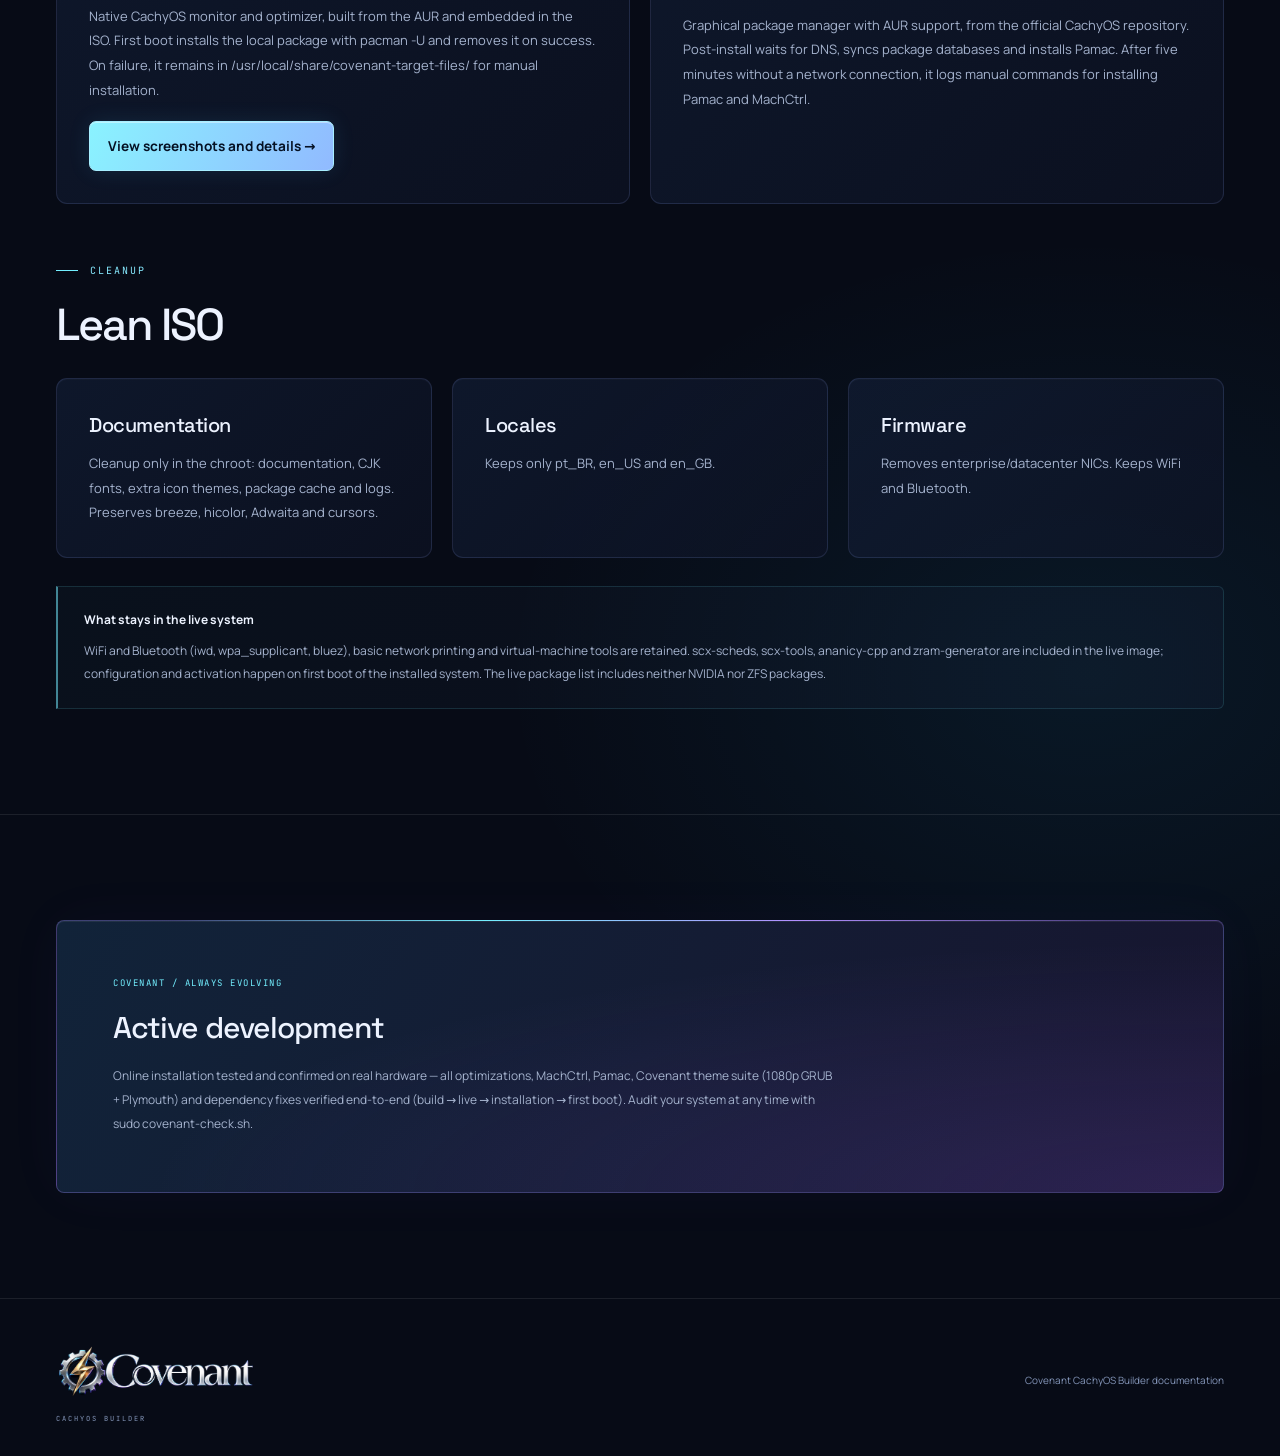
==== commit 984c7369: "Update download link for ISO file" ====
--- a/index.html
+++ b/index.html
@@ -50,7 +50,7 @@
       <p data-i18n="i008" class="lead">Builder de ISO customizada do CachyOS com branding Covenant, Plasma/KDE e Hyprland. As otimizações usam <strong style="color: var(--text)">detecção automática de hardware</strong> e são aplicadas no sistema instalado, no primeiro boot.</p>
 
       <div class="hero-actions">
-        <a data-i18n="d_download" href="https://drive.google.com/file/d/1ypQL4SDSD5ouAsPdRz_LBAJw1QX8Efzs/view?usp=sharing" id="btn-download" class="btn btn-primary" target="_blank" rel="noopener noreferrer">Download da ISO <svg class="line-icon" viewBox="0 0 24 24" aria-hidden="true"><path d="M6 18 18 6M6 6h12v12"/></svg></a>
+        <a data-i18n="d_download" href="https://drive.google.com/file/d/1fFP6zmoxA7Y9uaPrpqaD3YWEViJO-oSA/view?usp=sharing" id="btn-download" class="btn btn-primary" target="_blank" rel="noopener noreferrer">Download da ISO <svg class="line-icon" viewBox="0 0 24 24" aria-hidden="true"><path d="M6 18 18 6M6 6h12v12"/></svg></a>
         <a data-i18n="i010" href="#uso" class="btn btn-ghost">Como usar <svg class="line-icon" viewBox="0 0 24 24" aria-hidden="true"><path d="M6 18 18 6M6 6h12v12"/></svg></a>
         <a data-i18n="b_readme" href="https://github.com/araujo791/Covenant-CachyOs-Builder#readme" class="btn btn-ghost" target="_blank" rel="noopener noreferrer">README no GitHub <svg class="line-icon" viewBox="0 0 24 24" aria-hidden="true"><path d="M6 18 18 6M6 6h12v12"/></svg></a>
 
